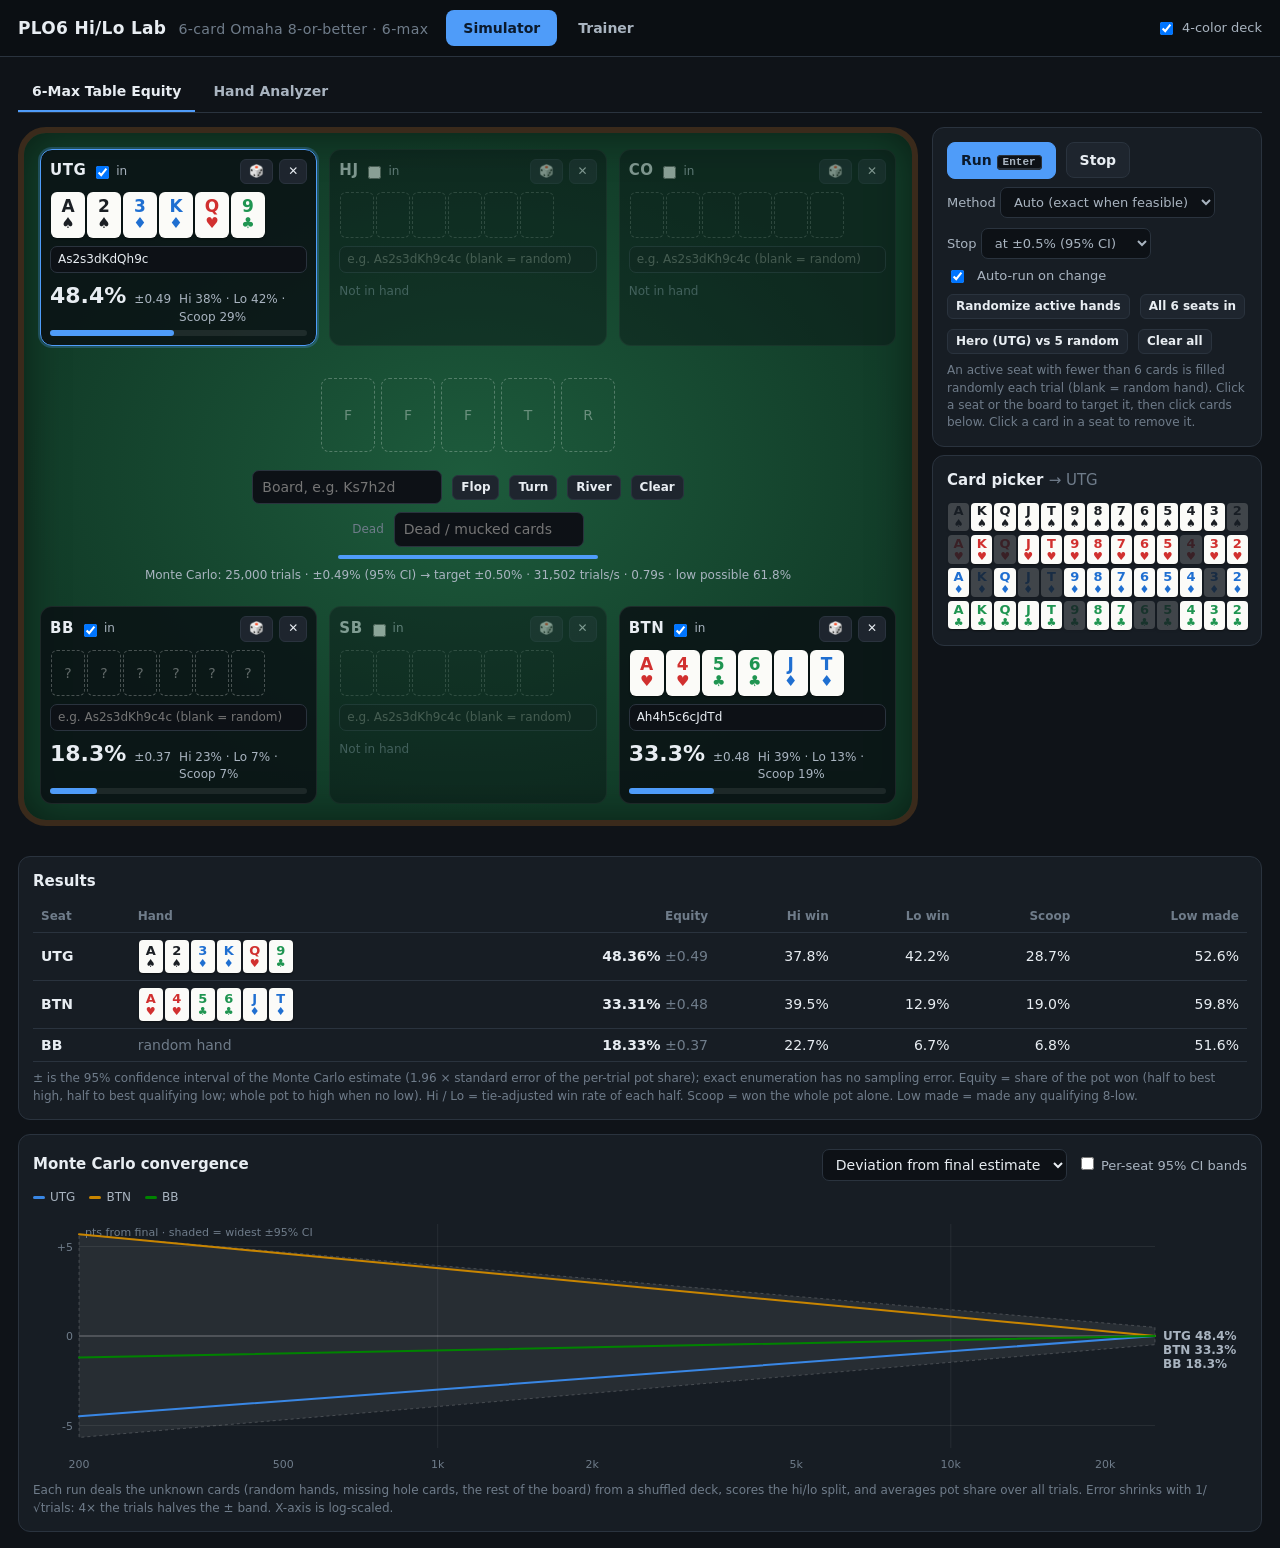
==== docs/index.html @ 75b0df7b "PLO6 Hi/Lo Lab: 6-card Omaha Hi/Lo simulator and trainer Simulator (6-max equity, Monte Carlo / exac" ====
<!DOCTYPE html>
<html lang="en">
<head>
<meta charset="utf-8">
<title>PLO6 Hi/Lo Lab</title>
<meta name="viewport" content="width=device-width,initial-scale=1,viewport-fit=cover">
<meta name="theme-color" content="#0b0f13">
<meta name="apple-mobile-web-app-capable" content="yes">
<meta name="mobile-web-app-capable" content="yes">
<meta name="apple-mobile-web-app-status-bar-style" content="black-translucent">
<meta name="apple-mobile-web-app-title" content="PLO6 Lab">
<meta name="format-detection" content="telephone=no">
<link rel="apple-touch-icon" href="[data-uri]">
<link rel="manifest" href="manifest.webmanifest">
<script>if ('serviceWorker' in navigator && location.protocol === 'https:' && window.top === window) addEventListener('load', () => navigator.serviceWorker.register('sw.js').catch(() => {}));</script>
<style>:root{
  --bg:#0f1318; --panel:#171d24; --panel2:#1e252e; --line:#2a333e; --ink:#e8edf2; --ink2:#a9b4c0; --muted:#6f7c8a;
  --accent:#4f9cf9; --accent-ink:#0b1a2c; --good:#2fb36d; --bad:#e5534b; --warn:#d9a43a;
  --felt1:#1d5b3c; --felt2:#123d29; --hi:#e0b341; --lo:#3cc6c0;
  --s:#1b1f24; --h:#d1302f; --d:#1f6fd1; --c:#1f9551;
}
*{box-sizing:border-box}
html,body{margin:0;background:var(--bg);color:var(--ink);font:14px/1.45 system-ui,-apple-system,Segoe UI,Roboto,sans-serif}
button,select,input{font:inherit;color:inherit}
header{display:flex;align-items:center;gap:18px;padding:10px 18px;background:#0b0f13;border-bottom:1px solid var(--line);position:sticky;top:0;z-index:10;flex-wrap:wrap}
header h1{font-size:17px;margin:0;letter-spacing:.3px}
header h1 small{color:var(--muted);font-weight:500;margin-left:6px}
.tabs{display:flex;gap:4px}
.tab{background:transparent;border:1px solid transparent;padding:7px 16px;border-radius:8px;cursor:pointer;color:var(--ink2);font-weight:600}
.tab:hover{background:var(--panel)}
.tab.on{background:var(--accent);color:var(--accent-ink)}
.subtabs{display:flex;gap:4px;margin:0 0 14px;border-bottom:1px solid var(--line);flex-wrap:wrap}
.subtab{background:none;border:0;border-bottom:2px solid transparent;padding:8px 14px;cursor:pointer;color:var(--ink2);font-weight:600}
.subtab.on{color:var(--ink);border-bottom-color:var(--accent)}
.spacer{flex:1}
.hdr-opt{color:var(--ink2);font-size:13px;display:flex;align-items:center;gap:6px}
main{padding:16px 18px;max-width:1380px;margin:0 auto}
.page{display:none}.page.on{display:block}
.panel{background:var(--panel);border:1px solid var(--line);border-radius:12px;padding:14px}
.row{display:flex;gap:10px;align-items:center;flex-wrap:wrap}
.col{display:flex;flex-direction:column;gap:8px}
.muted{color:var(--muted)} .ink2{color:var(--ink2)}
.btn{background:var(--panel2);border:1px solid var(--line);padding:7px 13px;border-radius:8px;cursor:pointer;font-weight:600;white-space:nowrap}
.btn:hover{border-color:#3d4a58;background:#232c36}
.btn.primary{background:var(--accent);border-color:var(--accent);color:var(--accent-ink)}
.btn.primary:hover{filter:brightness(1.08)}
.btn.sm{padding:3px 8px;font-size:12px;border-radius:6px}
.btn:disabled{opacity:.45;cursor:default}
input[type=text],select{background:#0d1116;border:1px solid var(--line);border-radius:7px;padding:6px 9px;outline:none}
input[type=text]:focus,select:focus{border-color:var(--accent)}
input.err{border-color:var(--bad)}
kbd{background:#0d1116;border:1px solid var(--line);border-bottom-width:2px;border-radius:4px;padding:0 5px;font-size:11px;color:var(--ink2)}
.err-msg{color:var(--bad);font-size:12px;min-height:16px}

/* cards */
.card{display:inline-flex;flex-direction:column;align-items:center;justify-content:center;width:34px;height:46px;border-radius:6px;background:#fbfbf8;
  box-shadow:0 1px 2px rgba(0,0,0,.5);margin:1px;line-height:1;user-select:none;vertical-align:middle;font-weight:800}
.card b{font-size:17px}.card i{font-style:normal;font-size:15px;margin-top:1px}
.card.su-s{color:var(--s)}.card.su-h{color:var(--h)}.card.su-d{color:var(--d)}.card.su-c{color:var(--c)}
body.twocolor .card.su-d{color:var(--h)} body.twocolor .card.su-c{color:var(--s)}
.card.sm{width:24px;height:33px;border-radius:4px}.card.sm b{font-size:13px}.card.sm i{font-size:11px}
.card.lg{width:54px;height:74px;border-radius:8px}.card.lg b{font-size:27px}.card.lg i{font-size:23px}
.card.slot{background:transparent;border:1.5px dashed rgba(255,255,255,.25);box-shadow:none;color:rgba(255,255,255,.35);font-weight:500}
.card.dim{opacity:.35}
.card.click{cursor:pointer}.card.click:hover{outline:2px solid var(--accent)}
.card.used{outline:2px solid var(--hi);outline-offset:1px}

/* sim table */
.table-wrap{position:relative;display:grid;grid-template-columns:repeat(3,minmax(0,1fr));gap:12px;padding:16px;border-radius:28px;
  background:radial-gradient(ellipse at center,var(--felt1) 0%,var(--felt2) 70%);border:6px solid #3a2a1b;box-shadow:inset 0 0 40px rgba(0,0,0,.5)}
.seat{background:rgba(10,14,18,.78);border:1.5px solid rgba(255,255,255,.08);border-radius:12px;padding:9px;cursor:pointer;min-width:0}
.seat.target{border-color:var(--accent);box-shadow:0 0 0 2px rgba(79,156,249,.25)}
.seat.off{opacity:.5}
.seat-head{display:flex;align-items:center;gap:6px;margin-bottom:6px}
.seat-head .pos{font-weight:800;font-size:15px;letter-spacing:.5px}
.seat-head label{font-size:12px;color:var(--ink2);display:flex;gap:4px;align-items:center;cursor:pointer}
.seat-cards{min-height:50px;display:flex;flex-wrap:wrap;align-items:center}
.seat input{width:100%;margin-top:6px;font-size:12px;padding:4px 7px}
.seat-res{margin-top:7px;min-height:44px}
.eqline{display:flex;align-items:baseline;gap:8px}
.eqbig{font-size:22px;font-weight:800;font-variant-numeric:tabular-nums}
.eqsub{font-size:12px;color:var(--ink2);font-variant-numeric:tabular-nums}
.bar{height:6px;background:rgba(255,255,255,.08);border-radius:4px;overflow:hidden;margin-top:4px}
.bar>span{display:block;height:100%;background:var(--accent);border-radius:0 4px 4px 0;transition:width .15s}
.center{grid-column:1/-1;display:flex;flex-direction:column;align-items:center;gap:8px;padding:10px 0}
.board-cards{display:flex;gap:4px;padding:8px 10px;border-radius:12px;cursor:pointer;border:1.5px solid transparent}
.board-cards.target{border-color:var(--accent)}
.center .row input{width:190px}
.progress{width:260px;height:4px;background:rgba(255,255,255,.1);border-radius:3px;overflow:hidden}
.progress>span{display:block;height:100%;background:var(--accent);width:0}
.summary{font-size:12px;color:var(--ink2);text-align:center}
.picker{display:grid;grid-template-columns:repeat(13,auto);gap:2px;justify-content:start}
.picker .card{cursor:pointer}
.picker .card.taken{opacity:.18;cursor:default}
.sim-grid{display:grid;grid-template-columns:minmax(0,1fr) 330px;gap:14px;align-items:start}
@media (max-width:1100px){.sim-grid{grid-template-columns:1fr}}
@media (max-width:760px){.table-wrap{grid-template-columns:1fr}}
table.data{border-collapse:collapse;width:100%;font-variant-numeric:tabular-nums}
table.data th,table.data td{padding:6px 8px;border-bottom:1px solid var(--line);text-align:right;white-space:nowrap}
table.data th{color:var(--muted);font-weight:600;font-size:12px}
table.data td:first-child,table.data th:first-child,table.data td.l,table.data th.l{text-align:left}
h3{margin:0 0 10px;font-size:15px}
.section{margin-top:14px}

/* chart */
.hbar{display:grid;grid-template-columns:110px 1fr 56px;gap:8px;align-items:center;font-size:12px;padding:2px 0}
.hbar .track{height:14px;position:relative}
.hbar .fill{height:100%;background:var(--accent);border-radius:0 4px 4px 0;min-width:1px}
.hbar .v{text-align:right;color:var(--ink2);font-variant-numeric:tabular-nums}
.hbar:hover .fill{filter:brightness(1.2)}
.chips{display:flex;gap:6px;flex-wrap:wrap}
.chip{font-size:12px;padding:2px 8px;border-radius:999px;background:var(--panel2);border:1px solid var(--line);color:var(--ink2)}
.chip.pos{border-color:rgba(47,179,109,.5);color:#8fe0b5}
.chip.neg{border-color:rgba(229,83,75,.5);color:#f2a19c}

/* trainer */
.train-grid{display:grid;grid-template-columns:minmax(0,1fr) 300px;gap:14px;align-items:start}
@media (max-width:1000px){.train-grid{grid-template-columns:1fr}}
.spot-title{font-size:18px;font-weight:700;margin:0 0 4px}
.seatbar{display:flex;gap:6px;margin:10px 0 14px;flex-wrap:wrap}
.sb{padding:6px 10px;border-radius:8px;background:var(--panel2);border:1px solid var(--line);font-size:12px;color:var(--muted);min-width:68px;text-align:center}
.sb b{display:block;color:var(--ink2);font-size:13px}
.sb.hero{border-color:var(--accent);color:var(--ink)}
.sb.hero b{color:var(--accent)}
.sb.act{border-color:var(--warn);color:var(--warn)}
.sb.act b{color:var(--ink)}
.sb.fold{opacity:.45}
.hero-hand{display:flex;gap:6px;margin:8px 0 16px}
.actions{display:flex;gap:10px;flex-wrap:wrap}
.actions .btn{min-width:120px;padding:11px 16px;font-size:15px}
.actions .btn.right{border-color:var(--good);background:rgba(47,179,109,.18)}
.actions .btn.wrong{border-color:var(--bad);background:rgba(229,83,75,.18)}
.actions .btn.mixed{border-color:var(--warn)}
.feedback{margin-top:14px;padding:12px;border-radius:10px;background:var(--panel2);border:1px solid var(--line);display:none}
.feedback.show{display:block}
.verdict{font-size:16px;font-weight:800;margin-bottom:6px;display:flex;align-items:center;gap:8px}
.verdict.ok{color:var(--good)}.verdict.no{color:var(--bad)}.verdict.mix{color:var(--warn)}
.rangebar{position:relative;height:22px;border-radius:6px;overflow:hidden;display:flex;margin:10px 0 4px;font-size:11px;font-weight:700}
.rangebar>div{display:flex;align-items:center;justify-content:center;color:#0d1116;overflow:hidden;white-space:nowrap;border-right:2px solid var(--panel2)}
.rangebar .r-raise{background:#e5534b}.rangebar .r-call{background:#3cc6c0}.rangebar .r-fold{background:#4a5563;color:var(--ink)}
.rangebar .marker{position:absolute;top:-2px;bottom:-2px;width:3px;background:#fff;box-shadow:0 0 0 1px #000;border:0}
.rangeaxis{display:flex;justify-content:space-between;font-size:11px;color:var(--muted)}
.statline{display:flex;gap:16px;flex-wrap:wrap;font-size:13px}
.statline b{font-size:18px;display:block}
.filters label{display:flex;gap:6px;align-items:center;font-size:13px;color:var(--ink2);cursor:pointer;padding:2px 0}
.filters h4{margin:10px 0 4px;font-size:12px;color:var(--muted);text-transform:uppercase;letter-spacing:.6px}
.handrow{display:flex;align-items:center;gap:10px;padding:8px 10px;border-radius:10px;background:var(--panel2);border:1px solid var(--line);margin-bottom:8px;flex-wrap:wrap}
.handrow.hero{border-color:var(--accent)}
.handrow .who{width:64px;font-weight:800}
.handrow .res{margin-left:auto;font-size:12px;color:var(--ink2);text-align:right}
.toggle{border:1.5px solid var(--line);background:transparent;border-radius:7px;padding:5px 12px;font-weight:800;cursor:pointer;color:var(--ink2)}
.toggle.hi.on{background:var(--hi);border-color:var(--hi);color:#1b1404}
.toggle.lo.on{background:var(--lo);border-color:var(--lo);color:#03201f}
.badge{font-size:11px;font-weight:800;padding:2px 7px;border-radius:5px}
.badge.hi{background:var(--hi);color:#1b1404}.badge.lo{background:var(--lo);color:#03201f}
.badge.ok{background:var(--good);color:#04170c}.badge.no{background:var(--bad);color:#200605}
.slider-row{display:flex;align-items:center;gap:12px;margin:14px 0}
.slider-row input[type=range]{flex:1;accent-color:var(--accent)}
.guessval{font-size:26px;font-weight:800;width:90px;text-align:right;font-variant-numeric:tabular-nums}
.conv{position:relative}
.conv svg{display:block;width:100%;overflow:visible}
.conv .grid line{stroke:rgba(255,255,255,.07)}
.conv text{fill:var(--muted);font-size:11px;font-variant-numeric:tabular-nums}
.conv .dlabel{font-size:12px;font-weight:700;fill:var(--ink2)}
.conv .xh{stroke:rgba(255,255,255,.35);stroke-width:1}
.tip{position:absolute;pointer-events:none;background:#0b0f13;border:1px solid var(--line);border-radius:8px;padding:7px 9px;font-size:12px;min-width:150px;display:none;z-index:5;box-shadow:0 4px 14px rgba(0,0,0,.5)}
.tip .r{display:flex;align-items:center;gap:6px;font-variant-numeric:tabular-nums}
.tip .r span:last-child{margin-left:auto;color:var(--ink)}
.legend{display:flex;gap:14px;flex-wrap:wrap;margin:8px 0;font-size:12px;color:var(--ink2)}
.sw{display:inline-block;width:12px;height:3px;border-radius:2px;vertical-align:middle;margin-right:5px}
.model-status{font-size:12px;color:var(--warn)}
.statcards{display:grid;grid-template-columns:repeat(auto-fit,minmax(220px,1fr));gap:12px}
.big{font-size:28px;font-weight:800}
.note{font-size:12px;color:var(--muted);margin-top:8px}

/* settings */
details.panel>summary{cursor:pointer;font-weight:700;font-size:15px;list-style:none;display:flex;align-items:center;gap:6px}
details.panel>summary::before{content:'▸';color:var(--muted);transition:transform .15s}
details.panel[open]>summary::before{transform:rotate(90deg)}
details.panel>summary::-webkit-details-marker{display:none}
label.cfg{display:flex;justify-content:space-between;align-items:center;gap:8px}
label.cfg input{width:74px;background:#0d1116;border:1px solid var(--line);border-radius:6px;padding:3px 6px;text-align:right}
.actions .btn.chosen{box-shadow:inset 0 0 0 2px rgba(255,255,255,.35)}

/* flow chart */
.flow{display:flex;flex-direction:column;align-items:center;font-size:12px}
.fnode{border:1.5px solid var(--line);background:var(--panel2);border-radius:8px;padding:6px 10px;text-align:center;color:var(--ink2);max-width:100%}
.fnode b{color:var(--ink);font-size:13px}
.fnode.start{border-radius:999px;font-weight:700;color:var(--ink)}
.fnode.dec{border-style:solid;border-color:#5b6878;border-radius:4px;transform:none;background:repeating-linear-gradient(135deg,transparent 0 6px,rgba(255,255,255,.025) 6px 12px)}
.fnode.on{border-color:var(--accent);color:var(--ink)}
.fnode.out{font-weight:800;min-width:74px;color:var(--ink)}
.fnode.out.o-raise{border-color:rgba(229,83,75,.6)}
.fnode.out.o-call{border-color:rgba(60,198,192,.6)}
.fnode.out.o-fold{border-color:#5b6878}
.fnode.out.hit{box-shadow:0 0 0 3px rgba(79,156,249,.35);border-color:var(--accent);background:rgba(79,156,249,.15)}
.fnode small{font-weight:600;color:var(--ink2)}
.farrow{width:2px;height:16px;background:var(--line);position:relative;margin:2px 0 6px}
.farrow::after{content:'';position:absolute;left:-4px;bottom:-5px;border:5px solid transparent;border-top-color:var(--line);border-bottom:0}
.farrow.on{background:var(--accent)}.farrow.on::after{border-top-color:var(--accent)}
.farrow span{position:absolute;left:8px;top:0;font-size:11px;color:var(--muted)}
.frow{display:flex;align-items:center;gap:6px;justify-content:center}
.fyes{font-size:11px;color:var(--muted);white-space:nowrap}
.fyes.on{color:var(--accent);font-weight:700}
.fouts{display:flex;gap:6px;flex-wrap:wrap;justify-content:center}

/* EV decision tree */
ul.tree,ul.tree ul{list-style:none;margin:0;padding:0}
ul.tree ul{margin-left:14px;padding-left:16px;border-left:1.5px solid var(--line)}
ul.tree li{position:relative;padding:4px 0}
ul.tree ul>li::before{content:'';position:absolute;left:-16px;top:18px;width:14px;border-top:1.5px solid var(--line)}
.tn{display:inline-flex;flex-wrap:wrap;align-items:center;gap:8px;padding:5px 10px;border-radius:8px;background:var(--panel2);border:1px solid var(--line);font-size:13px;max-width:100%}
.tn.dec{border-color:#5b6878}
.tn.best{border-color:var(--accent);background:rgba(79,156,249,.10)}
.tn .tp{font-size:11px;font-weight:700;color:var(--ink2);background:#0d1116;border-radius:5px;padding:1px 6px;font-variant-numeric:tabular-nums}
.tn .tl{font-weight:700}
.tn .tev{font-weight:800;font-variant-numeric:tabular-nums}
.tn .tev.pos{color:#7fd9a6}.tn .tev.neg{color:#f2a19c}
.tn .tbest{font-size:10px;font-weight:800;text-transform:uppercase;letter-spacing:.5px;color:var(--accent)}
.tn .td{flex-basis:100%;font-size:11px;color:var(--muted)}

/* ================= poker table (trainer) ================= */
.ptable-wrap{border-radius:18px;overflow:hidden;background:radial-gradient(ellipse at 50% 30%,#1b2430 0%,#0c1015 75%);border:1px solid #232c37;box-shadow:0 18px 50px rgba(0,0,0,.45)}
.ptable{position:relative;height:620px;min-width:760px}
.pinfo-top{position:absolute;left:16px;top:12px;font-size:11px;letter-spacing:.4px;color:#6f7c8a;text-transform:uppercase;z-index:1}
.rail{position:absolute;left:12%;right:12%;top:15%;bottom:17%;border-radius:999px;padding:16px;
  background:linear-gradient(180deg,#3a3f48 0%,#1b1f25 55%,#121519 100%);
  box-shadow:0 22px 45px rgba(0,0,0,.65),inset 0 2px 0 rgba(255,255,255,.08),inset 0 -3px 8px rgba(0,0,0,.6)}
.felt{position:relative;width:100%;height:100%;border-radius:999px;
  background:radial-gradient(ellipse at 50% 38%,#2f8a63 0%,#226b4c 45%,#174c37 78%,#113a2a 100%);
  box-shadow:inset 0 0 0 3px rgba(0,0,0,.35),inset 0 0 70px rgba(0,0,0,.55)}
.felt::after{content:'';position:absolute;inset:26px;border-radius:999px;border:2px solid rgba(255,255,255,.06)}
.felt-logo{position:absolute;left:0;right:0;top:68%;text-align:center;font-weight:900;letter-spacing:6px;font-size:15px;color:rgba(255,255,255,.07)}
.pcenter{position:absolute;left:50%;top:44%;transform:translate(-50%,-50%);display:flex;flex-direction:column;align-items:center;gap:8px;z-index:2;pointer-events:none}
.ppot{background:rgba(0,0,0,.45);border:1px solid rgba(255,255,255,.1);color:#d7dee6;font-size:12px;padding:4px 12px;border-radius:999px;white-space:nowrap}
.ppot b{color:#fff}
.pboard{display:flex;gap:5px;min-height:10px}
.poverlay{display:flex;flex-direction:column;align-items:center;gap:4px}
.verdict-pill{font-weight:800;font-size:16px;padding:7px 18px;border-radius:999px;box-shadow:0 8px 22px rgba(0,0,0,.5);white-space:nowrap}
.verdict-pill.ok{background:#1f9d5c;color:#fff}.verdict-pill.mix{background:#c99a2e;color:#1b1404}.verdict-pill.no{background:#d0463e;color:#fff}
.overlay-sub{font-size:12px;color:#d7dee6;background:rgba(0,0,0,.4);padding:2px 10px;border-radius:999px;white-space:nowrap}
.pseat{position:absolute;transform:translate(-50%,-50%);z-index:3}
.pcards{position:absolute;left:50%;bottom:calc(100% - 12px);transform:translateX(-50%);display:flex;justify-content:center;z-index:0;white-space:nowrap}
.pbelow{position:absolute;left:50%;top:100%;transform:translateX(-50%);display:flex;flex-direction:column;align-items:center;z-index:2}
.pcards .card.sm{margin:0 -3px;box-shadow:0 2px 6px rgba(0,0,0,.5)}
.pcards.hero{bottom:calc(100% - 10px)}
.pcards.hero .card{margin:0 1px}
.card.md{width:42px;height:58px;border-radius:6px}.card.md b{font-size:21px}.card.md i{font-size:17px}
.card.back{background:repeating-linear-gradient(45deg,#2b5fb8 0 4px,#234f9c 4px 8px);border:2px solid #f3f3ee;margin:0 -7px!important}
.plate{position:relative;z-index:1;display:flex;align-items:center;gap:8px;min-width:150px;padding:5px 14px 5px 5px;border-radius:999px;
  background:linear-gradient(180deg,#232a34,#12161c);border:1px solid rgba(255,255,255,.1);box-shadow:0 8px 20px rgba(0,0,0,.55)}
.pav{position:relative;width:38px;height:38px;border-radius:50%;flex:none;display:grid;place-items:center;font-size:10px;font-weight:900;color:#fff;letter-spacing:.3px;
  background:radial-gradient(circle at 35% 30%,color-mix(in srgb,var(--av) 85%,#fff) 0%,var(--av) 55%,color-mix(in srgb,var(--av) 60%,#000) 100%);box-shadow:inset 0 0 0 2px rgba(0,0,0,.25)}
.pnum{position:absolute;left:-6px;top:-6px;width:18px;height:18px;border-radius:50%;background:#e8edf2;color:#0f1318;font-size:11px;display:grid;place-items:center}
.pname{font-weight:700;font-size:13px;color:#e8edf2;white-space:nowrap}
.pstack{font-size:12px;color:#7fd9a6;font-variant-numeric:tabular-nums}
.ptag{margin-top:5px;font-size:10px;font-weight:800;text-transform:uppercase;letter-spacing:.5px;padding:2px 9px;border-radius:999px;background:#2a323d;color:#c9d1da;white-space:nowrap}
.ptag.raise{background:#b8443c;color:#fff}.ptag.call{background:#2a8f8a;color:#fff}.ptag.fold{background:#3a424d;color:#9aa5b1}
.punder{margin-top:5px}
.st-folded .plate,.st-empty .plate{opacity:.42;filter:saturate(.4)}
.st-empty .plate{border-style:dashed}
.st-acting .plate{border-color:#4f9cf9;box-shadow:0 0 0 3px rgba(79,156,249,.35),0 8px 20px rgba(0,0,0,.55);animation:pulse 1.6s ease-in-out infinite}
.st-hero .plate{border-color:#4f9cf9}
@keyframes pulse{50%{box-shadow:0 0 0 6px rgba(79,156,249,.12),0 8px 20px rgba(0,0,0,.55)}}
.win-hi .plate{border-color:var(--hi);box-shadow:0 0 0 3px rgba(224,179,65,.4),0 8px 20px rgba(0,0,0,.55)}
.win-lo .plate{border-color:var(--lo);box-shadow:0 0 0 3px rgba(60,198,192,.4),0 8px 20px rgba(0,0,0,.55)}
.win-hi.win-lo .plate{box-shadow:0 0 0 3px rgba(224,179,65,.45),0 0 0 6px rgba(60,198,192,.35),0 8px 20px rgba(0,0,0,.55)}
.pbet{position:absolute;transform:translate(-50%,-50%);display:flex;align-items:center;gap:5px;z-index:2;font-size:12px;font-weight:700;color:#fff;
  background:rgba(0,0,0,.35);padding:2px 8px 2px 4px;border-radius:999px;font-variant-numeric:tabular-nums}
.chips-stack{position:relative;width:18px;height:22px}
.pchip{position:absolute;left:0;width:18px;height:18px;border-radius:50%;border:3px dashed rgba(255,255,255,.85);box-shadow:0 1px 2px rgba(0,0,0,.6)}
.pchip.c-w{background:#cfd6de;border-color:#5a6b7d}.pchip.c-r{background:#c8423a}.pchip.c-g{background:#2f9b5f}.pchip.c-k{background:#1d2229;border-color:#d9b44a}
.pdealer{position:absolute;transform:translate(-50%,-50%);width:24px;height:24px;border-radius:50%;background:#f6f6f2;color:#111;font-weight:900;font-size:12px;
  display:grid;place-items:center;box-shadow:0 2px 6px rgba(0,0,0,.6),inset 0 -2px 0 rgba(0,0,0,.15);z-index:2}
.eqbadge{background:rgba(0,0,0,.55);border:1px solid rgba(255,255,255,.12);border-radius:10px;padding:3px 9px;text-align:center;line-height:1.25}
.eqbadge b{font-size:16px;color:#fff;display:block}.eqbadge span{font-size:10.5px;color:#aab6c2;white-space:nowrap}
.eqbadge.hero{border-color:#4f9cf9}
.sdtoggles{display:flex;gap:5px}
.sdtoggles .toggle{padding:3px 12px;font-size:12px;background:rgba(0,0,0,.45)}
.sdres{background:rgba(0,0,0,.55);border:1px solid rgba(255,255,255,.12);border-radius:10px;padding:3px 9px;font-size:11px;color:#d7dee6;text-align:center;line-height:1.5;white-space:nowrap}
.pactionbar{display:flex;align-items:center;justify-content:space-between;gap:16px;padding:12px 16px;background:linear-gradient(180deg,#141a21,#0e1217);border-top:1px solid #232c37;flex-wrap:wrap}
.pprompt .spot-title{margin:0;font-size:16px}
.pprompt .muted{font-size:12px}
.pact-row{display:flex;gap:8px;align-items:center;flex-wrap:wrap}
.pact{position:relative;border:0;border-radius:10px;padding:12px 20px 12px;min-width:118px;font-weight:800;font-size:15px;cursor:pointer;color:#fff;
  box-shadow:0 4px 0 rgba(0,0,0,.35),0 8px 18px rgba(0,0,0,.35);transition:transform .05s,filter .1s}
.pact:hover:not(:disabled){filter:brightness(1.1)}
.pact:active:not(:disabled){transform:translateY(2px);box-shadow:0 2px 0 rgba(0,0,0,.35)}
.pact kbd{position:absolute;right:6px;top:4px;font-size:9px;padding:0 4px;background:rgba(0,0,0,.25);border-color:rgba(0,0,0,.2);color:rgba(255,255,255,.75)}
.pact.a-fold{background:linear-gradient(180deg,#5b6572,#434b56)}
.pact.a-call{background:linear-gradient(180deg,#2fa59e,#1f7f79)}
.pact.a-raise{background:linear-gradient(180deg,#de5a4e,#b33d33)}
.pact.a-next{background:linear-gradient(180deg,#4f9cf9,#2f78d6)}
.pact.a-fold.on{outline:3px solid var(--lo)}
.pact:disabled{cursor:default;opacity:.55}
.pact.right,.pact.mixed,.pact.chosen,.pact.wrong,.pact.pending{opacity:1}
.pact.right{outline:3px solid #2fd17a;outline-offset:2px}
.pact.mixed{outline:3px solid #e0b341;outline-offset:2px}
.pact.wrong{outline:3px solid #ff5b52;outline-offset:2px}
.pact.wrong::after,.pact.chosen::after{content:'your pick';position:absolute;left:50%;top:-15px;transform:translateX(-50%);font-size:10px;font-weight:700;color:#aab6c2;white-space:nowrap}
.pact.pending{outline:3px solid rgba(255,255,255,.5);outline-offset:2px}
.eqbar input[type=range]{width:240px;accent-color:#4f9cf9}
.eqbar .guessval{width:72px;font-size:22px}
.feedback.panel{display:none}.feedback.panel.show{display:block}
@media (max-width:1100px){.ptable{height:560px}}

/* bigger cards + hand play */
.card.xl{width:66px;height:92px;border-radius:9px}.card.xl b{font-size:34px}.card.xl i{font-size:28px}
.pcards.hero .card.xl{margin:0 2px;box-shadow:0 4px 12px rgba(0,0,0,.55)}
.pcards:not(.hero) .card.md{margin:0 -9px;justify-content:flex-start;align-items:flex-start;padding:4px 0 0 5px;box-shadow:-2px 2px 6px rgba(0,0,0,.45)}
.pcards:not(.hero) .card.md b{font-size:18px}.pcards:not(.hero) .card.md i{font-size:15px;margin-top:2px}
.card.md.back{margin:0 -14px!important;padding:0}
.pboard .card.xl{box-shadow:0 6px 16px rgba(0,0,0,.5)}
.ptable{height:760px}
.pcenter{top:45%}
.won{color:#7fd9a6;font-size:13px}
.coachrow{display:flex;gap:10px;align-items:flex-start;font-size:13px}
.coachrow .muted{font-size:12px}
.handlog{max-height:230px;overflow:auto;font-size:12.5px;line-height:1.7;color:var(--ink2)}
.handlog b{color:var(--ink)}
.ct{font-weight:800;background:#fbfbf8;border-radius:3px;padding:0 3px;margin:0 1px}
.ct.su-s{color:var(--s)}.ct.su-h{color:var(--h)}.ct.su-d{color:var(--d)}.ct.su-c{color:var(--c)}
body.twocolor .ct.su-d{color:var(--h)} body.twocolor .ct.su-c{color:var(--s)}
.ptag.check{background:#2a4f6e;color:#d7e9fa}
@media (max-width:1100px){.ptable{height:700px}}

/* smaller, tighter cards */
.card.xl{width:56px;height:78px;border-radius:8px}.card.xl b{font-size:28px}.card.xl i{font-size:23px}
.pcards.hero .card.xl{margin:0 -2px}
.pboard{gap:3px}
.pcards:not(.hero) .card.md{margin:0 -10px}
.ptable{height:720px}
@media (max-width:1100px){.ptable{height:680px}}
.card.dim{opacity:.55;filter:grayscale(.35)}
/* review / replay */
.rgroup{display:flex;gap:4px;align-items:center}
.rbtn{background:#1d2530;border:1px solid #2e3a48;color:#d7dee6;border-radius:8px;padding:9px 12px;font-weight:700;font-size:13px;cursor:pointer;white-space:nowrap}
.rbtn:hover:not(:disabled){background:#263140;border-color:#3d4c5e}
.rbtn:disabled{opacity:.35;cursor:default}
.rbtn.play{background:#24364d;border-color:#4f9cf9;color:#fff}
.rchk{display:flex;gap:5px;align-items:center;font-size:12px;color:var(--ink2);margin-left:6px;white-space:nowrap}
.handlog .cur{background:rgba(79,156,249,.18);border-radius:4px;color:var(--ink);padding-left:4px}
.handlog .future{opacity:.35}

.pbadge{font-size:9.5px;font-weight:800;text-transform:uppercase;letter-spacing:.4px;padding:1px 6px;border-radius:999px;vertical-align:1px;margin-left:3px}
.pbadge.b-nit{background:#2c4a6b;color:#cfe4ff}.pbadge.b-reg{background:#3a424d;color:#d7dee6}.pbadge.b-maniac{background:#7a2f2a;color:#ffd9d4}

/* compact cards (v3) */
.card.xl{width:46px;height:64px;border-radius:7px}.card.xl b{font-size:23px}.card.xl i{font-size:19px}
.pcards.hero .card.xl{margin:0 -2px}
.pcards.hero{bottom:calc(100% - 8px)}
.pboard{gap:2px}
.pcards:not(.hero) .card.md{width:34px;height:47px;margin:0 -8px;padding:3px 0 0 4px}
.pcards:not(.hero) .card.md b{font-size:15px}.pcards:not(.hero) .card.md i{font-size:12px}
.card.md.back{width:30px;height:42px;margin:0 -11px!important}
.ptable{height:640px}
@media (max-width:1100px){.ptable{height:600px}}

/* call math box */
.callmath{position:absolute;left:14px;bottom:12px;z-index:6;width:300px;background:rgba(10,14,18,.94);border:1px solid #2e3a48;border-radius:12px;padding:10px 12px;font-size:12px;box-shadow:0 10px 26px rgba(0,0,0,.55)}
.callmath .cm-h{font-weight:800;font-size:11px;text-transform:uppercase;letter-spacing:.6px;color:var(--warn);margin-bottom:4px}
.callmath .cm-line{margin-bottom:6px;color:var(--ink)}
.callmath table{width:100%;border-collapse:collapse;font-variant-numeric:tabular-nums}
.callmath td{padding:2px 4px;border-bottom:1px solid #1f2731;color:var(--ink2)}
.callmath td:nth-child(2),.callmath td:nth-child(3),.callmath td:nth-child(4){text-align:right}
.callmath tr.q td{color:#ffd28a;font-weight:700}
.callmath .pos{color:#7fd9a6}.callmath .neg{color:#f2a19c}
.callmath .cm-q{margin-top:6px;color:#ffd28a}
.callmath .cm-ev{margin-top:6px;font-size:13px}
.callmath .cm-f{margin-top:4px;color:var(--muted);font-size:11px}

/* fit the table and action bar into short windows (the desktop app's minimum is 1180×760) */
@media (max-height:900px){.ptable{height:max(440px, calc(100vh - 262px))}}
@media (max-width:1300px){.callmath{width:252px;font-size:11px;padding:8px 10px}.callmath .cm-h{font-size:10px}}
/* narrow windows: card picker shrinks to fit its panel; wide tables scroll inside their panel instead of overflowing */
.picker{grid-template-columns:repeat(13,minmax(0,1fr))}
.picker .card{width:100%;max-width:34px;height:auto;aspect-ratio:34/46}
@media (max-width:1300px){.picker .card b{font-size:13px}.picker .card i{font-size:11px}}
#anTable{display:block;overflow-x:auto}
@media (max-width:1300px){#anTable th,#anTable td{padding-left:5px;padding-right:5px;font-size:12px}}
.callmath tr.cm-th th{font-size:10px;font-weight:700;text-transform:uppercase;letter-spacing:.4px;color:var(--ink3,#7d8896);padding:0 4px 2px;text-align:right;border-bottom:1px solid #2e3a48}
.callmath tr.cm-th th:first-child{text-align:left}
.callmath td:first-child{white-space:nowrap}

/* ================= phones (iPhone portrait) ================= */
html{-webkit-text-size-adjust:100%}
button,.card,.pact,.tab,.subtab{touch-action:manipulation}
@media (hover:none){kbd,.pact kbd{display:none!important}}
@media (max-width:640px){
  body{font-size:14px}
  header{gap:8px;padding:calc(6px + env(safe-area-inset-top)) 10px 6px;flex-wrap:nowrap}
  header h1{font-size:15px;white-space:nowrap}
  header h1 small{display:none}
  .tab{padding:7px 12px;font-size:14px}
  .hdr-opt{display:none}
  header .spacer{display:none}
  main{padding-block:8px calc(12px + env(safe-area-inset-bottom));padding-left:max(16px,env(safe-area-inset-left,0px));padding-right:max(16px,env(safe-area-inset-right,0px))}
  .subtabs{flex-wrap:nowrap;overflow-x:auto;-webkit-overflow-scrolling:touch;scrollbar-width:none;margin-bottom:8px}
  .subtabs::-webkit-scrollbar{display:none}
  .subtab{padding:8px 10px;white-space:nowrap;font-size:13px}
  .panel{padding:12px}
  /* table */
  .ptable-wrap{border-radius:14px;overflow:visible!important}
  .ptable{min-width:0!important;height:clamp(360px,calc(100svh - 250px),540px)!important;overflow:hidden;border-radius:14px 14px 0 0}
  .pinfo-top{font-size:9px!important}
  .rail{left:9%;right:9%;top:9%;bottom:12%;padding:10px}
  .pcenter{top:46%!important;gap:5px}
  .ppot{font-size:11px;padding:3px 10px}
  .card.xl{width:38px;height:53px;border-radius:6px}.card.xl b{font-size:19px}.card.xl i{font-size:16px}
  .pboard{gap:2px}
  .pcards.hero .card.xl{width:44px;height:61px;margin:0 -1px}.pcards.hero .card.xl b{font-size:22px}.pcards.hero .card.xl i{font-size:18px}
  .pcards:not(.hero) .card.md{width:24px!important;height:34px!important;margin:0 -6px!important;padding:2px 0 0 2px!important}
  .pcards:not(.hero) .card.md b{font-size:11px!important}.pcards:not(.hero) .card.md i{font-size:9px!important}
  .card.md.back{width:20px!important;height:29px!important;margin:0 -7px!important}
  .plate{min-width:0;gap:5px;padding:3px 8px 3px 3px}
  .pav{width:26px;height:26px;font-size:8px}
  .pname{font-size:11px}.pstack{font-size:10.5px}
  .pbadge{font-size:8px;padding:0 4px}
  .ptag{font-size:9px;padding:1px 6px;margin-top:3px}
  .punder,.sdres{font-size:10px!important;max-width:120px;white-space:normal}
  .pbet{font-size:11px}
  .pdealer{width:20px;height:20px;font-size:10px}
  .verdict-pill{font-size:13px!important;padding:5px 12px!important}
  .overlay-sub{font-size:11px!important}
  /* action bar sticks to the bottom of the screen, within thumb reach */
  .pactionbar{position:sticky;bottom:0;z-index:20;flex-direction:column;align-items:stretch;gap:8px;padding:8px 8px calc(8px + env(safe-area-inset-bottom));border-radius:0 0 14px 14px}
  .pprompt{font-size:12px}.pprompt .spot-title{font-size:15px}
  .pbuttons,.pact-row{display:grid!important;grid-template-columns:repeat(auto-fit,minmax(84px,1fr));gap:6px;width:100%}
  .pact{min-width:0;padding:13px 6px;font-size:14px;min-height:48px}
  .rgroup{flex-wrap:wrap}
  .rbtn{padding:10px 10px}
  /* call math under the action bar */
  .pextra .callmath{position:static;width:auto;margin:8px 0 0;font-size:12px}
  /* panels stack */
  .train-grid,.sim-grid{grid-template-columns:minmax(0,1fr)!important}
  .handlog{max-height:none}
  table.data{font-size:12px}
  .table-wrap{grid-template-columns:1fr!important;padding:10px;gap:8px}
  /* simulator: seats not in the hand collapse to one line; inputs at 16px so iOS Safari doesn't zoom on focus */
  .seat.off .seat-cards,.seat.off input,.seat.off .seat-res{display:none}
  .seat.off .seat-head{margin-bottom:0}
  .seat .card{width:30px;height:42px}.seat .card b{font-size:15px}.seat .card i{font-size:12px}
  .seat-res{min-height:0}
  input,select,textarea,.seat input{font-size:16px!important}
  .picker .card{max-width:none}
  table.data{display:block;overflow-x:auto;-webkit-overflow-scrolling:touch;max-width:100%}
  select{max-width:100%}
  svg{max-width:100%}
}
@media (max-width:360px){
  .pboard .card.xl{width:32px;height:45px}.pboard .card.xl b{font-size:16px}.pboard .card.xl i{font-size:13px}
  .pcards.hero .card.xl{width:40px;height:56px}
  .plate{padding:2px 6px 2px 2px}.pav{width:22px;height:22px}
}
</style>
</head>
<body>
<header>
  <h1>PLO6 Hi/Lo Lab <small>6-card Omaha 8-or-better · 6-max</small></h1>
  <nav class="tabs">
    <button class="tab on" data-tab="sim">Simulator</button>
    <button class="tab" data-tab="train">Trainer</button>
  </nav>
  <div class="spacer"></div>
    <label class="hdr-opt"><input type="checkbox" id="fourColor" checked> 4-color deck</label>
</header>
<main>
<!-- ================= SIMULATOR ================= -->
<section class="page on" id="page-sim">
  <div class="subtabs">
    <button class="subtab on" data-sub="sim-table">6-Max Table Equity</button>
    <button class="subtab" data-sub="sim-analyzer">Hand Analyzer</button>
  </div>

  <div class="page on" id="sim-table">
    <div class="sim-grid">
      <div>
        <div class="table-wrap" id="tableWrap">
          <div id="seat-0"></div><div id="seat-1"></div><div id="seat-2"></div>
          <div class="center">
            <div class="board-cards" id="boardCards" title="Click to target the board, then pick cards"></div>
            <div class="row">
              <input type="text" id="boardInput" placeholder="Board, e.g. Ks7h2d">
              <button class="btn sm" id="dealFlop">Flop</button>
              <button class="btn sm" id="dealTurn">Turn</button>
              <button class="btn sm" id="dealRiver">River</button>
              <button class="btn sm" id="clearBoard">Clear</button>
            </div>
            <div class="row"><span class="muted" style="font-size:12px">Dead</span><input type="text" id="deadInput" placeholder="Dead / mucked cards"></div>
            <div class="progress"><span id="simProg"></span></div>
            <div class="summary" id="simSummary">&nbsp;</div>
          </div>
          <div id="seat-5"></div><div id="seat-4"></div><div id="seat-3"></div>
        </div>
        <div class="err-msg" id="simErr"></div>
      </div>
      <div class="col">
        <div class="panel col">
          <div class="row">
            <button class="btn primary" id="runSim">Run <kbd>Enter</kbd></button>
            <button class="btn" id="stopSim">Stop</button>
          </div>
          <div class="row">
            <label class="ink2" style="font-size:13px">Method
              <select id="simMode" title="How equity is computed">
                <option value="auto" selected>Auto (exact when feasible)</option>
                <option value="mc">Monte Carlo</option>
                <option value="exact">Exact enumeration</option>
              </select></label>
            <label class="ink2" style="font-size:13px">Stop
              <select id="simTrials" title="Monte Carlo stopping rule">
                <option value="10000">10k trials</option><option value="30000">30k trials</option>
                <option value="100000">100k trials</option><option value="300000">300k trials</option><option value="1000000">1M trials</option>
                <option value="ci:0.005" selected>at ±0.5% (95% CI)</option><option value="ci:0.0025">at ±0.25% (95% CI)</option><option value="ci:0.001">at ±0.1% (95% CI)</option>
              </select></label>
          </div>
          <label class="row ink2" style="font-size:13px"><input type="checkbox" id="autoRun" checked> Auto-run on change</label>
          <div class="row">
            <button class="btn sm" id="randAll">Randomize active hands</button>
            <button class="btn sm" id="allIn">All 6 seats in</button>
            <button class="btn sm" id="heroVsField">Hero (UTG) vs 5 random</button>
            <button class="btn sm" id="clearAll">Clear all</button>
          </div>
          <div class="note" style="margin-top:0">An active seat with fewer than 6 cards is filled randomly each trial (blank = random hand).
            Click a seat or the board to target it, then click cards below. Click a card in a seat to remove it.</div>
        </div>
        <div class="panel">
          <h3>Card picker <span class="muted" id="pickTarget" style="font-weight:500"></span></h3>
          <div class="picker" id="picker"></div>
        </div>
      </div>
    </div>
    <div class="panel section">
      <h3>Results</h3>
      <table class="data" id="simTable"></table>
      <div class="note">± is the 95% confidence interval of the Monte Carlo estimate (1.96 × standard error of the per-trial pot share); exact enumeration has no sampling error.
        Equity = share of the pot won (half to best high, half to best qualifying low; whole pot to high when no low). Hi / Lo = tie-adjusted win rate of each half. Scoop = won the whole pot alone. Low made = made any qualifying 8-low.</div>
    </div>

    <div class="panel section">
      <div class="row" style="justify-content:space-between"><h3 style="margin:0">Monte Carlo convergence</h3>
        <div class="row"><select id="convView"><option value="dev" selected>Deviation from final estimate</option><option value="eq">Running equity</option></select>
        <label class="ink2" style="font-size:13px"><input type="checkbox" id="convBands"> Per-seat 95% CI bands</label></div></div>
      <div class="legend" id="convLegend"></div>
      <div class="conv" id="convChart"><div class="muted" style="padding:20px 0">Run a Monte Carlo simulation to see each seat's equity estimate converge as trials accumulate.</div></div>
      <div class="note">Each run deals the unknown cards (random hands, missing hole cards, the rest of the board) from a shuffled deck, scores the hi/lo split, and averages pot share over all trials. Error shrinks with 1/√trials: 4× the trials halves the ± band. X-axis is log-scaled.</div>
    </div>
  </div>

  <div class="page" id="sim-analyzer">
    <div class="panel">
      <div class="row">
        <input type="text" id="anHand" style="width:240px" placeholder="Hero hand, e.g. As2s3dKdQh9c" value="As2s3dKdQh9c">
        <input type="text" id="anBoard" style="width:160px" placeholder="Board (optional)">
        <select id="anTrials"><option value="8000">8k / row</option><option value="25000" selected>25k / row</option><option value="80000">80k / row</option></select>
        <button class="btn primary" id="anRun">Analyze</button>
        <button class="btn" id="anRand">Random hand</button>
        <span class="err-msg" id="anErr"></span>
      </div>
      <div id="anHandView" class="hero-hand"></div>
    </div>
    <div class="sim-grid section" style="grid-template-columns:minmax(0,1fr) minmax(0,1fr)">
      <div class="panel">
        <h3>Equity vs N random opponents (6-max field)</h3>
        <table class="data" id="anTable"></table>
        <div class="note">Fair share = 1 / players. A ratio above 1.00× means the hand out-earns its share of the pot against random holdings.</div>
      </div>
      <div class="panel">
        <h3>Hero's final high hand (by river)</h3>
        <div id="anCats"></div>
        <div class="statline section" id="anLow"></div>
      </div>
    </div>
    <div class="sim-grid section" style="grid-template-columns:minmax(0,1fr) minmax(0,1fr)">
      <div class="panel"><h3>Preflop strategy verdict (trainer model)</h3><div id="anVerdict" class="muted">Run an analysis.</div></div>
      <div class="panel"><h3>Hand features</h3><div id="anFeat" class="chips"></div></div>
    </div>
  </div>
</section>

<!-- ================= TRAINER ================= -->
<section class="page" id="page-train">
  <div class="subtabs">
    <button class="subtab on" data-sub="tr-pre">Preflop Ranges</button>
    <button class="subtab" data-sub="tr-eq">Equity Guess</button>
    <button class="subtab" data-sub="tr-sd">Showdown Reader</button>
    <button class="subtab" data-sub="tr-stats">Stats &amp; Charts</button>
  </div>

  <div class="page on" id="tr-pre">
    <div class="train-grid">
      <div class="col" style="gap:14px">
        <div class="ptable-wrap" id="preTable"></div>
        <div class="sim-grid" style="grid-template-columns:minmax(0,1.4fr) minmax(0,1fr);gap:14px">
          <div class="panel"><h3>Coach · this hand</h3><div id="preCoach" class="col" style="gap:8px"></div>
            <div class="note">Your first decision is graded by the range chart (or EV). Later decisions follow the self-play strategy: bets and raises use your equity vs. each opponent's preflop range; calls and folds use your equity vs. the hands they are likely to hold, read from their betting, against the price after rake. Reads are range-vs-range: every bet, raise, call and check reweights the hands in their range by how often the bots' own strategy (with its Nit/Maniac tilt, bluffs and traps) would take that action with each one, so a river bet still contains bluffs. Bot-vs-bot tests: these reads land within ~1–3 points of the true average equity (the old cut-off reads were 6–14 points too pessimistic). It's a heuristic coach, not a solver.</div></div>
          <div class="panel"><h3>Hand history</h3><div id="preLog" class="handlog"></div></div>
        </div>
        <div class="feedback panel" id="preFb"></div>
        <div class="panel">
          <h3>Decision tree: EV of each choice</h3>
          <div id="preTree"></div>
          <div class="note">EV in big blinds, measured against folding now. Assumes pot-limit sizing and 100bb stacks.
            Equity is simulated against each response range and scaled by equity realization:
            in or out of position, adjusted for playability (nut-heavy hands realize more, weak hands less).
            Opens can get one caller or several (simulated 3-way). 4-bets are treated as all-in, and opponents act according to the range settings.
            It's a simplified model, not a solver.</div>
        </div>
      </div>
      <div class="col">
        <div class="panel">
          <h3>Preflop decision flow</h3><div class="muted" style="font-size:12px;margin:-6px 0 8px">How your first decision this hand was graded. Later streets are graded in the Coach panel.</div>
          <div class="flow" id="preFlow"></div>
        </div>
        <div class="panel">
          <h3>Session</h3>
          <div class="statline" id="preSession"></div>
        </div>
        <details class="panel filters" open>
          <summary>Drill settings</summary>
          <h4>Grade by</h4>
          <select id="gradeBy"><option value="range">Range chart (default)</option><option value="ev">Best EV (decision tree)</option></select>
          <h4>Spots</h4>
          <label><input type="checkbox" class="preType" value="rfi" checked> Raise first in (folded to you)</label>
          <label><input type="checkbox" class="preType" value="vsopen" checked> Facing an open</label>
          <label><input type="checkbox" class="preType" value="vs3" checked> Facing a 3-bet</label>
          <h4>Hero position</h4>
          <div class="row" id="prePosF"></div>
          <h4>Hands</h4>
          <label><input type="checkbox" id="preBorder" checked> Focus on borderline hands</label>
          <label><input type="checkbox" id="prePlayOut" checked> Play hands out to showdown</label>
          <label><input type="checkbox" id="mathAll"> Call math on every street (always on the river)</label>
          <label><input type="checkbox" id="adjType" checked> Adjust preflop grading for the opener's type</label>
          <h4>Opponents</h4>
          <select id="oppMix"><option value="mixed" selected>Mixed table (50% Reg · 25% Nit · 25% Maniac)</option><option value="reg">All Regs (balanced)</option><option value="nit">All Nits</option><option value="maniac">All Maniacs</option></select>
          <label><input type="checkbox" id="preAuto"> Auto-advance after a correct answer (when not playing out)</label>
        </details>
        <details class="panel filters">
          <summary>Ranges &amp; EV model</summary>
          <div id="cfgForm"></div>
          <div class="note">Hand rank = simulated pot share 3-way against 2 hands from the top 40% ("hands that would actually play"), compared with 40,000 simulated random hands (5,000 runouts each).
            The default ranges are a fixed point of the EV model: every spot's ranges are a best response to the others, so the range chart and the EV tree agree.
            Change anything here and the two can drift apart. It's an equilibrium of a simplified model, not a full-game solver.</div>
        </details>
      </div>
    </div>
  </div>

  <div class="page" id="tr-eq">
    <div class="train-grid">
      <div class="col" style="gap:14px">
        <div class="ptable-wrap" id="eqTable"></div>
        <div class="feedback panel" id="eqFb"></div>
        <div class="muted" style="font-size:12px">Keys: <kbd>←</kbd>/<kbd>→</kbd> nudge the slider (<kbd>Shift</kbd> = 5%) · <kbd>Enter</kbd> submit · <kbd>Space</kbd> next</div>
      </div>
      <div class="col">
        <div class="panel"><h3>Session</h3><div class="statline" id="eqSession"></div></div>
        <div class="panel filters">
          <h3>Drill settings</h3>
          <h4>Players</h4>
          <select id="eqPlayers"><option value="2">Heads-up</option><option value="3">3-way</option><option value="4">4-way</option><option value="6">6-way (full 6-max)</option><option value="mix" selected>Mixed 2–6</option></select>
          <h4>Street</h4>
          <select id="eqStreet"><option value="pre">Preflop</option><option value="flop">Flop</option><option value="turn">Turn</option><option value="mix" selected>Mixed</option></select>
          <div class="note">Scoring: 100 points for a perfect guess, −8 per percentage point of error. Equity uses exact enumeration when possible, otherwise 20k-trial Monte Carlo.</div>
        </div>
      </div>
    </div>
  </div>

  <div class="page" id="tr-sd">
    <div class="train-grid">
      <div class="col" style="gap:14px">
        <div class="ptable-wrap" id="sdTable"></div>
        <div class="feedback panel" id="sdFb"></div>
      </div>
      <div class="col">
        <div class="panel"><h3>Session</h3><div class="statline" id="sdSession"></div></div>
        <div class="panel filters"><h3>Drill settings</h3><h4>Hands at showdown</h4>
          <select id="sdCount"><option value="2">2</option><option value="3" selected>3</option><option value="4">4</option><option value="6">6</option></select>
        </div>
      </div>
    </div>
  </div>

  <div class="page" id="tr-stats">
    <div class="statcards" id="statCards"></div>
    <div class="sim-grid section" style="grid-template-columns:minmax(0,1fr) minmax(0,1fr)">
      <div class="panel"><h3>Preflop accuracy by position</h3><table class="data" id="stPos"></table>
        <h3 class="section">By spot type</h3><table class="data" id="stType"></table></div>
      <div class="panel"><h3>Recent preflop mistakes</h3><div id="stMist" class="col"></div></div>
    </div>
    <div class="panel section"><h3>Bot self-play: leaks plugged</h3><div id="stSelfplay"></div></div>
    <div class="panel section"><h3>Range chart (share of all 6-card hands, ranked by the model)</h3><table class="data" id="stChart"></table>
      <div class="note" id="stModel"></div>
      <div class="row section"><button class="btn" id="resetStats">Reset all stats</button></div>
    </div>
  </div>
</section>
</main>
<script>// PLO6 Hi/Lo engine: hand evaluation, equity jobs, strategy-model calibration.
// Written as one function so the same source runs on the main thread and in a Web Worker.
function ENGINE() {
  'use strict';
  const RANKS = '23456789TJQKA', SUITS = 'shdc';
  const P4 = 28561, P3 = 2197, P2 = 169;
  const NO_LOW = 256;

  // ---------- high-hand tables ----------
  const tbl = new Int32Array(371293); // non-flush, indexed by 5 ranks base 13
  const ftbl = new Int32Array(8192);  // flush, indexed by 13-bit rank mask
  function enc(cat, rs) { let v = cat; for (let i = 0; i < 5; i++) v = v * 16 + (rs[i] || 0); return v; }
  function evalRanks(r) {
    const cnt = new Array(13).fill(0);
    for (const x of r) cnt[x]++;
    const g = [];
    for (let x = 12; x >= 0; x--) if (cnt[x]) g.push([cnt[x], x]);
    g.sort((a, b) => b[0] - a[0] || b[1] - a[1]);
    const k = g.map(e => e[1]);
    if (g.length === 5) {
      if (k[0] - k[4] === 4) return enc(4, [k[0]]);
      if (k[0] === 12 && k[1] === 3) return enc(4, [3]);
      return enc(0, k);
    }
    if (g[0][0] === 5) return 0;
    if (g[0][0] === 4) return enc(7, k);
    if (g[0][0] === 3) return g[1][0] === 2 ? enc(6, k) : enc(3, k);
    return g[1][0] === 2 ? enc(2, k) : enc(1, k);
  }
  (function build() {
    const perms = [];
    (function gen(a, used) {
      if (a.length === 5) { perms.push(a.slice()); return; }
      for (let i = 0; i < 5; i++) if (!used[i]) { used[i] = 1; a.push(i); gen(a, used); a.pop(); used[i] = 0; }
    })([], []);
    const r = [0, 0, 0, 0, 0];
    for (r[0] = 12; r[0] >= 0; r[0]--) for (r[1] = r[0]; r[1] >= 0; r[1]--) for (r[2] = r[1]; r[2] >= 0; r[2]--)
      for (r[3] = r[2]; r[3] >= 0; r[3]--) for (r[4] = r[3]; r[4] >= 0; r[4]--) {
        const v = evalRanks(r);
        for (const p of perms) tbl[r[p[0]] * P4 + r[p[1]] * P3 + r[p[2]] * P2 + r[p[3]] * 13 + r[p[4]]] = v;
        if (r[0] > r[1] && r[1] > r[2] && r[2] > r[3] && r[3] > r[4]) {
          const m = (1 << r[0]) | (1 << r[1]) | (1 << r[2]) | (1 << r[3]) | (1 << r[4]);
          const cat = Math.floor(v / 1048576);
          ftbl[m] = cat === 4 ? v + 4 * 1048576 : enc(5, r);
        }
      }
  })();

  // ---------- low (8 or better) ----------
  // bit0 = A, bit1 = 2 ... bit7 = 8. Lower mask value = better low.
  const LOWBIT = new Int32Array(52);
  for (let c = 0; c < 52; c++) { const r = c >> 2; LOWBIT[c] = r === 12 ? 1 : r <= 6 ? 1 << (r + 1) : 0; }
  const lowCache = new Int16Array(65536).fill(-1);
  function low3(m) {
    let t = m; const b1 = t & -t; t ^= b1; if (!t) return 0;
    const b2 = t & -t; t ^= b2; if (!t) return 0;
    const b3 = t & -t; return b1 | b2 | b3;
  }
  function bestLow(H, B) {
    const key = (H << 8) | B;
    let v = lowCache[key];
    if (v >= 0) return v;
    v = NO_LOW;
    for (let i = 0; i < 8; i++) if (H & (1 << i)) for (let j = i + 1; j < 8; j++) if (H & (1 << j)) {
      const p = (1 << i) | (1 << j);
      const t = low3(B & ~p);
      if (t && (p | t) < v) v = p | t;
    }
    lowCache[key] = v;
    return v;
  }

  const PAIRS = [], TRIS = [];
  for (let i = 0; i < 6; i++) for (let j = i + 1; j < 6; j++) PAIRS.push([i, j]);
  for (let i = 0; i < 5; i++) for (let j = i + 1; j < 5; j++) for (let k = j + 1; k < 5; k++) TRIS.push([i, j, k]);

  // Fast per-hand precompute (15 two-card combos)
  function prepHand(h, pIdx, pSuit, pMask, off) {
    let lm = 0;
    for (let i = 0; i < 6; i++) lm |= LOWBIT[h[i]];
    for (let q = 0; q < 15; q++) {
      const a = h[PAIRS[q][0]], b = h[PAIRS[q][1]];
      const ra = a >> 2, rb = b >> 2;
      pIdx[off + q] = ra * P4 + rb * P3;
      pSuit[off + q] = (a & 3) === (b & 3) ? (a & 3) : -1;
      pMask[off + q] = (1 << ra) | (1 << rb);
    }
    return lm;
  }
  function prepBoard(b, tIdx, tSuit, tMask) {
    let lm = 0;
    for (let i = 0; i < 5; i++) lm |= LOWBIT[b[i]];
    for (let q = 0; q < 10; q++) {
      const x = b[TRIS[q][0]], y = b[TRIS[q][1]], z = b[TRIS[q][2]];
      tIdx[q] = (x >> 2) * P2 + (y >> 2) * 13 + (z >> 2);
      tSuit[q] = ((x & 3) === (y & 3) && (y & 3) === (z & 3)) ? (x & 3) : -2;
      tMask[q] = (1 << (x >> 2)) | (1 << (y >> 2)) | (1 << (z >> 2));
    }
    return lm;
  }
  function bestHiFast(pIdx, pSuit, pMask, off, tIdx, tSuit, tMask) {
    let best = 0;
    for (let i = off, e = off + 15; i < e; i++) {
      const pi = pIdx[i], ps = pSuit[i], pm = pMask[i];
      for (let j = 0; j < 10; j++) {
        const v = ps === tSuit[j] ? ftbl[pm | tMask[j]] : tbl[pi + tIdx[j]];
        if (v > best) best = v;
      }
    }
    return best;
  }

  // ---------- slow, descriptive evaluation (for UI) ----------
  function eval5(c) {
    const s = c[0] & 3;
    if ((c[1] & 3) === s && (c[2] & 3) === s && (c[3] & 3) === s && (c[4] & 3) === s) {
      let m = 0; for (const x of c) m |= 1 << (x >> 2); return ftbl[m];
    }
    return tbl[(c[0] >> 2) * P4 + (c[1] >> 2) * P3 + (c[2] >> 2) * P2 + (c[3] >> 2) * 13 + (c[4] >> 2)];
  }
  function bestHiDetail(hole, board) {
    let best = -1, cards = null;
    for (let i = 0; i < hole.length; i++) for (let j = i + 1; j < hole.length; j++)
      for (const t of TRIS) {
        if (board.length < 5) break;
        const five = [hole[i], hole[j], board[t[0]], board[t[1]], board[t[2]]];
        const v = eval5(five);
        if (v > best) { best = v; cards = five; }
      }
    return { value: best, cards };
  }
  function bestLowDetail(hole, board) {
    let H = 0, B = 0;
    for (const c of hole) H |= LOWBIT[c];
    for (const c of board) B |= LOWBIT[c];
    const m = bestLow(H, B);
    if (m === NO_LOW) return { mask: m, cards: null };
    const cards = [];
    // pick hole ranks: the two bits of m that come from hand; we need a split consistent with H/B
    for (let i = 0; i < 8; i++) if (m & H & (1 << i)) for (let j = i + 1; j < 8; j++) if (m & H & (1 << j)) {
      const rest = m & ~((1 << i) | (1 << j));
      if ((rest & B) === rest) {
        const pick = (src, bit) => src.find(c => LOWBIT[c] === bit);
        cards.push(pick(hole, 1 << i), pick(hole, 1 << j));
        for (let k = 0; k < 8; k++) if (rest & (1 << k)) cards.push(pick(board, 1 << k));
        return { mask: m, cards };
      }
    }
    return { mask: m, cards: null };
  }
  const RN = ['2', '3', '4', '5', '6', '7', '8', '9', 'T', 'J', 'Q', 'K', 'A'];
  const RNAME = ['Twos', 'Threes', 'Fours', 'Fives', 'Sixes', 'Sevens', 'Eights', 'Nines', 'Tens', 'Jacks', 'Queens', 'Kings', 'Aces'];
  const RSING = ['Two', 'Three', 'Four', 'Five', 'Six', 'Seven', 'Eight', 'Nine', 'Ten', 'Jack', 'Queen', 'King', 'Ace'];
  const CATS = ['High card', 'Pair', 'Two pair', 'Trips', 'Straight', 'Flush', 'Full house', 'Quads', 'Straight flush'];
  function describeHi(v) {
    const cat = Math.floor(v / 1048576);
    const d = []; for (let i = 4; i >= 0; i--) d.push((v >> (i * 4)) & 15);
    switch (cat) {
      case 0: return 'High card ' + RSING[d[0]];
      case 1: return 'Pair of ' + RNAME[d[0]];
      case 2: return 'Two pair, ' + RNAME[d[0]] + ' & ' + RNAME[d[1]];
      case 3: return 'Trip ' + RNAME[d[0]];
      case 4: return 'Straight, ' + RSING[d[0]] + ' high';
      case 5: return 'Flush, ' + RSING[d[0]] + ' high';
      case 6: return 'Full house, ' + RNAME[d[0]] + ' full of ' + RNAME[d[1]];
      case 7: return 'Quad ' + RNAME[d[0]];
      case 8: return d[0] === 12 ? 'Royal flush' : 'Straight flush, ' + RSING[d[0]] + ' high';
    }
    return '?';
  }
  function describeLow(m) {
    if (m === NO_LOW) return 'No low';
    const out = [];
    for (let i = 7; i >= 0; i--) if (m & (1 << i)) out.push(i === 0 ? 'A' : String(i + 1));
    return out.join('-');
  }

  // ---------- parsing ----------
  function parseCards(str) {
    const s = String(str || '').replace(/10/g, 'T');
    const re = /([2-9TJQKA])\s*([shdc])/gi;
    const out = []; let m;
    while ((m = re.exec(s))) out.push(RANKS.indexOf(m[1].toUpperCase()) * 4 + SUITS.indexOf(m[2].toLowerCase()));
    const leftover = s.replace(re, '').replace(/[\s,]/g, '');
    return { cards: out, error: leftover.length ? 'Unrecognised: "' + leftover + '"' : null };
  }
  function cardStr(c) { return RANKS[c >> 2] + SUITS[c & 3]; }

  // ---------- strategy model features ----------
  const FEAT_NAMES = ['bias', 'A2', 'A3 (no 2)', 'A4/A5 only', '23 no ace', 'distinct lows', '4+ lows', '5+ lows',
    'wheel ranks', 'broadways', 'AA', 'KK', 'pairs', 'trips+', 'suited ace', 'ace suit 4+', 'suited K (no A)',
    'suits w/ 2+', 'any suit 4+', 'adjacent ranks', 'one-gaps', '9-T-J cards', 'A2 + suited ace', 'aces',
    'A23', 'A2 x broadways', 'A2 x lows', 'AA + A2/A3', 'nut-low draw x suits', 'no ace, no 23'];
  function feats(h) {
    const rc = new Int8Array(13), sc = new Int8Array(4);
    for (const c of h) { rc[c >> 2]++; sc[c & 3]++; }
    const A = rc[12], has = r => rc[r] > 0;
    const a2 = A && has(0) ? 1 : 0;
    const a3 = A && !has(0) && has(1) ? 1 : 0;
    const a45 = A && !has(0) && !has(1) && (has(2) || has(3)) ? 1 : 0;
    const n23 = !A && has(0) && has(1) ? 1 : 0;
    let low = A ? 1 : 0; for (let r = 0; r <= 6; r++) if (rc[r]) low++;
    let wheel = A ? 1 : 0; for (let r = 0; r <= 3; r++) if (rc[r]) wheel++;
    let bw = 0; for (let r = 8; r <= 12; r++) if (rc[r]) bw++;
    let pairs = 0, trips = 0; for (let r = 0; r < 13; r++) { if (rc[r] === 2) pairs++; if (rc[r] >= 3) trips++; }
    let aceS = 0, ace4 = 0, kS = 0;
    for (const c of h) if ((c >> 2) === 12) { if (sc[c & 3] >= 2) aceS = 1; if (sc[c & 3] >= 4) ace4 = 1; }
    for (const c of h) if ((c >> 2) === 11 && sc[c & 3] >= 2 && !h.some(x => (x >> 2) === 12 && (x & 3) === (c & 3))) kS = 1;
    let ns2 = 0, s4 = 0; for (let s = 0; s < 4; s++) { if (sc[s] >= 2) ns2++; if (sc[s] >= 4) s4 = 1; }
    let m = 0; for (let r = 0; r < 13; r++) if (rc[r]) m |= 1 << (r + 1); if (A) m |= 1;
    let adj = 0, gap = 0; for (let t = m & (m >> 1); t; t &= t - 1) adj++; for (let t = m & (m >> 2); t; t &= t - 1) gap++;
    const mid = rc[7] + rc[8] + rc[9];
    return [1, a2, a3, a45, n23, low, low >= 4 ? 1 : 0, low >= 5 ? 1 : 0, wheel, bw, A >= 2 ? 1 : 0, rc[11] >= 2 ? 1 : 0,
      pairs, trips, aceS, ace4, kS, ns2, s4, adj, gap, mid, a2 * aceS, A,
      a2 && has(1) ? 1 : 0, a2 * bw, a2 * low, A >= 2 && (a2 || a3) ? 1 : 0, (a2 || a3) * ns2, !A && !n23 ? 1 : 0];
  }
  function score(h, w) { const f = feats(h); let s = 0; for (let i = 0; i < f.length; i++) s += f[i] * w[i]; return s; }

  // ---------- real-equity pool: hands sorted best-first by simulated equity (see tools/realpool.js) ----------
  let REAL = null;
  function setRealPool(bytes) { REAL = { hands: bytes instanceof Uint8Array ? bytes : new Uint8Array(bytes), size: Math.floor(bytes.length / 6) }; }
  const hasReal = () => !!REAL;
  function realIdx(a, b) { const n = REAL.size, lo = Math.max(0, Math.min(n - 1, Math.floor(a / 100 * n))); return [lo, Math.max(lo + 1, Math.min(n, Math.ceil(b / 100 * n)))]; }
  function realHand(i) { return Array.from(REAL.hands.subarray(i * 6, i * 6 + 6)); }
  // sample a hand ranked between top a% and top b% that avoids the given cards; returns { cards, top }
  function sampleReal(a, b, exclude) {
    const [lo, hi] = realIdx(a, b), ex = new Uint8Array(52); (exclude || []).forEach(c => ex[c] = 1);
    for (let t = 0; t < 2000; t++) {
      const i = lo + Math.floor(Math.random() * (hi - lo)), base = i * 6; let ok = true;
      for (let q = 0; q < 6; q++) if (ex[REAL.hands[base + q]]) { ok = false; break; }
      if (ok) return { cards: realHand(i), top: 100 * (i + 0.5) / REAL.size };
    }
    return null;
  }

  // ---------- pre-sorted hand pool for fast range sampling ----------
  // A big set of random 6-card hands sorted by model score: a score band becomes an index range.
  let POOLC = null;
  function getPool(w, size) {
    const key = w.join(',') + '|' + size;
    if (POOLC && POOLC.key === key) return POOLC;
    const raw = new Uint8Array(size * 6), sc = new Float64Array(size), mark = new Int32Array(52), h = [0, 0, 0, 0, 0, 0];
    for (let i = 0; i < size; i++) {
      for (let k = 0; k < 6; k++) { let c; do { c = Math.floor(Math.random() * 52); } while (mark[c] === i + 1); mark[c] = i + 1; h[k] = c; raw[i * 6 + k] = c; }
      sc[i] = score(h, w);
    }
    const idx = new Uint32Array(size); for (let i = 0; i < size; i++) idx[i] = i;
    idx.sort((a, b) => sc[a] - sc[b]);
    const hands = new Uint8Array(size * 6), scores = new Float64Array(size);
    for (let i = 0; i < size; i++) { scores[i] = sc[idx[i]]; for (let k = 0; k < 6; k++) hands[i * 6 + k] = raw[idx[i] * 6 + k]; }
    POOLC = { key, hands, scores, size };
    return POOLC;
  }
  function poolRange(P, min, max) {
    const lb = v => { let lo = 0, hi = P.size; while (lo < hi) { const m = (lo + hi) >> 1; if (P.scores[m] < v) lo = m + 1; else hi = m; } return lo; };
    const lo = min == null ? 0 : lb(min), hi = max == null ? P.size : lb(max + 1e-12);
    return [lo, hi];
  }

  // ---------- equity job ----------
  // players: [{cards:[...], range:{w:[...], min?:score, max?:score} | undefined}]
  function createEquityJob(o) {
    const n = o.players.length;
    const board0 = (o.board || []).slice();
    const used = new Uint8Array(52);
    const mark = c => { if (used[c]) throw new Error('Duplicate card ' + cardStr(c)); used[c] = 1; };
    for (const p of o.players) for (const c of p.cards) mark(c);
    for (const c of board0) mark(c);
    for (const c of (o.dead || [])) mark(c);
    if (board0.length > 5) throw new Error('Board has more than 5 cards');
    const deck = []; for (let c = 0; c < 52; c++) if (!used[c]) deck.push(c);
    const needBoard = 5 - board0.length;
    let needPlayers = 0; for (const p of o.players) { if (p.cards.length > 6) throw new Error('A hand has more than 6 cards'); needPlayers += 6 - p.cards.length; }
    if (needBoard + needPlayers > deck.length) throw new Error('Not enough cards in the deck');

    const pIdx = new Int32Array(n * 15), pSuit = new Int8Array(n * 15), pMask = new Int32Array(n * 15);
    const handLow = new Int32Array(n);
    const fixed = o.players.map(p => p.cards.length === 6 && !p.range);
    o.players.forEach((p, i) => { if (fixed[i]) handLow[i] = prepHand(p.cards, pIdx, pSuit, pMask, i * 15); });
    const tIdx = new Int32Array(10), tSuit = new Int8Array(10), tMask = new Int32Array(10);
    const hands = o.players.map(p => p.cards.slice().concat(new Array(6 - p.cards.length).fill(0)));
    const board = board0.concat(new Array(needBoard).fill(0));

    const eq = new Float64Array(n), eq2 = new Float64Array(n), hi = new Float64Array(n), lo = new Float64Array(n), scoop = new Float64Array(n), lowMade = new Float64Array(n);
    const shC = new Float64Array(5), shS = new Float64Array(5); // player 0: lose / a third or less (quartered) / half / more than half (e.g. ¾) / scoop
    const heroCats = new Float64Array(9); let heroNut = 0, boardLow = 0;
    const hiV = new Int32Array(n), loV = new Int32Array(n);
    let done = 0;

    let exact = false, combos = null, total = o.trials || 20000;
    function nCr(a, b) { let r = 1; for (let i = 0; i < b; i++) r = r * (a - i) / (i + 1); return r; }
    const mode = o.mode || 'auto';
    const limit = mode === 'mc' ? -1 : mode === 'exact' ? 3000000 : (o.exactLimit != null ? o.exactLimit : 700000);
    const exactPossible = needPlayers === 0 && !o.players.some(p => p.range);
    if (exactPossible && nCr(deck.length, needBoard) <= limit) {
      exact = true; total = Math.round(nCr(deck.length, needBoard));
      combos = []; for (let i = 0; i < needBoard; i++) combos.push(i);
    }

    function scoreOne() {
      const bl = prepBoard(board, tIdx, tSuit, tMask);
      let bestH = -1, nH = 0, bestL = NO_LOW, nL = 0;
      for (let p = 0; p < n; p++) {
        const v = bestHiFast(pIdx, pSuit, pMask, p * 15, tIdx, tSuit, tMask);
        hiV[p] = v; if (v > bestH) { bestH = v; nH = 1; } else if (v === bestH) nH++;
        const l = bestLow(handLow[p], bl);
        loV[p] = l; if (l < bestL) { bestL = l; nL = 1; } else if (l === bestL && l !== NO_LOW) nL++;
      }
      const hasLow = bestL !== NO_LOW;
      if (hasLow) boardLow++;
      const hs = hasLow ? 0.5 / nH : 1 / nH, ls = hasLow ? 0.5 / nL : 0;
      for (let p = 0; p < n; p++) {
        let s = 0;
        if (hiV[p] === bestH) { s += hs; hi[p] += 1 / nH; }
        if (hasLow && loV[p] === bestL) { s += ls; lo[p] += 1 / nL; }
        if (loV[p] !== NO_LOW) lowMade[p]++;
        eq[p] += s; eq2[p] += s * s; if (s > 0.9999) scoop[p]++;
        if (p === 0 && o.shareHist) { const b = s < 1e-9 ? 0 : s < 0.4 ? 1 : s < 0.6 ? 2 : s < 0.9999 ? 3 : 4; shC[b]++; shS[b] += s; }
      }
      if (o.heroStats) {
        heroCats[Math.floor(hiV[0] / 1048576)]++;
        if (loV[0] !== NO_LOW && loV[0] === bestLow(255, bl)) heroNut++;
      }
      done++;
    }

    // fast path: players whose range has a pool (no known cards) are sampled straight from the sorted pool
    const isReal = p => p.range && p.range.real && REAL && p.cards.length === 0;
    const poolOf = o.players.map(p => isReal(p) ? REAL : (p.range && p.range.pool && p.cards.length === 0) ? getPool(p.range.w, p.range.pool) : null);
    const realBand = p => { const [a, b] = p.range.real; if (!(isFinite(a) && isFinite(b))) { if (typeof console !== 'undefined') console.warn('bad real range', a, b); return realIdx(0, 100); } return realIdx(a, b); };
    const poolIdx = o.players.map((p, i) => !poolOf[i] ? null : isReal(p) ? realBand(p) : poolRange(poolOf[i], p.range.min, p.range.max));
    const listOf = o.players.map(p => (p.range && p.range.list && p.range.list.length && p.cards.length === 0) ? p.range.list : null);
    const usePool = poolOf.some((P, i) => P && poolIdx[i][1] > poolIdx[i][0]) || listOf.some(Boolean);
    const stamp = new Int32Array(52); let trialNo = 0;
    const freeCard = c => !used[c] && stamp[c] !== trialNo;
    function randFree() { for (;;) { const c = deck[Math.floor(Math.random() * deck.length)]; if (stamp[c] !== trialNo) { stamp[c] = trialNo; return c; } } }
    const order = o.players.map((_, i) => i).sort((a, b) => ((poolOf[b] || listOf[b]) ? 1 : 0) - ((poolOf[a] || listOf[a]) ? 1 : 0));
    function dealPool() {
      trialNo++;
      for (const p of order) {
        if (fixed[p]) continue;
        const pl = o.players[p], have = pl.cards.length, need = 6 - have, h = hands[p];
        const P = poolOf[p], rg = poolIdx[p];
        let done6 = false;
        const LST = listOf[p];
        if (LST) { // a narrowed range: sample uniformly from the given hands
          for (let t = 0; t < 400 && !done6; t++) {
            const c6 = LST[Math.floor(Math.random() * LST.length)];
            let ok = true; for (let q = 0; q < 6; q++) if (!freeCard(c6[q])) { ok = false; break; }
            if (ok) { for (let q = 0; q < 6; q++) { h[q] = c6[q]; stamp[h[q]] = trialNo; } done6 = true; }
          }
        }
        if (!done6 && P && rg[1] > rg[0]) {
          for (let t = 0; t < 400 && !done6; t++) {
            const j = rg[0] + Math.floor(Math.random() * (rg[1] - rg[0])), b = j * 6;
            let ok = true; for (let q = 0; q < 6; q++) if (!freeCard(P.hands[b + q])) { ok = false; break; }
            if (ok) { for (let q = 0; q < 6; q++) { h[q] = P.hands[b + q]; stamp[h[q]] = trialNo; } done6 = true; }
          }
        }
        if (!done6) {
          if (pl.range && pl.range.w && need > 0) {
            for (let tries = 0; ; tries++) {
              for (let i = 0; i < need; i++) h[have + i] = randFree();
              const sc = score(h, pl.range.w);
              if (((pl.range.min == null || sc >= pl.range.min) && (pl.range.max == null || sc <= pl.range.max)) || tries > (pl.range.tries || 2500)) break;
              for (let i = 0; i < need; i++) stamp[h[have + i]] = 0;
            }
          } else for (let i = 0; i < need; i++) h[have + i] = randFree();
        }
        handLow[p] = prepHand(h, pIdx, pSuit, pMask, p * 15);
      }
      for (let i = 0; i < needBoard; i++) board[board0.length + i] = randFree();
    }
    function dealRandom() {
      if (usePool) return dealPool();
      let k = 0;
      const L = deck.length;
      const swapIn = pos => { const j = pos + Math.floor(Math.random() * (L - pos)); const t = deck[pos]; deck[pos] = deck[j]; deck[j] = t; };
      for (let p = 0; p < n; p++) {
        if (fixed[p]) continue;
        const pl = o.players[p], have = pl.cards.length, need = 6 - have;
        const h = hands[p];
        if (pl.range && need > 0) {
          let tries = 0;
          for (;;) {
            for (let i = 0; i < need; i++) { swapIn(k + i); h[have + i] = deck[k + i]; }
            const sc = score(h, pl.range.w);
            if ((pl.range.min == null || sc >= pl.range.min) && (pl.range.max == null || sc <= pl.range.max)) break;
            if (++tries > (pl.range.tries || 2500)) break;
          }
        } else {
          for (let i = 0; i < need; i++) { swapIn(k + i); h[have + i] = deck[k + i]; }
        }
        k += need;
        handLow[p] = prepHand(h, pIdx, pSuit, pMask, p * 15);
      }
      for (let i = 0; i < needBoard; i++) { swapIn(k + i); board[board0.length + i] = deck[k + i]; }
    }

    // Monte Carlo diagnostics: 95% CI half-width per player, convergence history
    const history = [];
    const histEvery = Math.max(200, Math.round(total / 150));
    let nextHist = Math.min(histEvery, 200);
    let stopped = false;
    function ciOf(p) {
      if (exact || done < 2) return 0;
      const m = eq[p] / done, v = Math.max(0, eq2[p] / done - m * m);
      return 1.96 * Math.sqrt(v / (done - 1));
    }
    function maxCI() { let m = 0; for (let p = 0; p < n; p++) m = Math.max(m, ciOf(p)); return m; }
    function snap() { const e = []; for (let p = 0; p < n; p++) e.push(eq[p] / done); history.push({ n: done, eq: e, ci: Array.from({ length: n }, (_, p) => ciOf(p)) }); }
    function step(maxTrials) {
      if (stopped) return true;
      const end = Math.min(total, done + maxTrials);
      if (exact) {
        while (done < end) {
          for (let i = 0; i < needBoard; i++) board[board0.length + i] = deck[combos[i]];
          scoreOne();
          // next combination
          let i = needBoard - 1;
          while (i >= 0 && combos[i] === deck.length - needBoard + i) i--;
          if (i < 0) break;
          combos[i]++;
          for (let j = i + 1; j < needBoard; j++) combos[j] = combos[j - 1] + 1;
        }
        if (needBoard === 0 && done === 0) scoreOne();
      } else {
        while (done < end) {
          dealRandom(); scoreOne();
          if (done >= nextHist) { snap(); nextHist += histEvery; }
        }
        if (o.targetCI && done >= 2000 && maxCI() <= o.targetCI) { stopped = true; }
      }
      if ((done >= total || stopped) && !exact && (!history.length || history[history.length - 1].n !== done)) snap();
      return done >= total || stopped;
    }
    function result() {
      const d = Math.max(done, 1);
      return {
        exact, done, total, mode, exactPossible, stoppedAtTarget: stopped, maxCI: maxCI(), history: exact ? null : history.slice(),
        players: Array.from({ length: n }, (_, p) => ({ eq: eq[p] / d, ci: ciOf(p), hi: hi[p] / d, lo: lo[p] / d, scoop: scoop[p] / d, lowMade: lowMade[p] / d })),
        boardLow: boardLow / d,
        heroCats: o.heroStats ? Array.from(heroCats, x => x / d) : null,
        shareHist: o.shareHist ? ['lose', 'quartered', 'half', 'threeQuarter', 'scoop'].map((k, b) => ({ k, p: shC[b] / d, share: shC[b] ? shS[b] / shC[b] : 0 })) : null,
        heroNutLow: o.heroStats ? heroNut / d : null,
      };
    }
    return { step, result, get total() { return total; } };
  }

  // ---------- model calibration: linear fit of features -> equity vs 2 random ----------
  function randomHand(exclude) {
    const used = new Uint8Array(52); for (const c of (exclude || [])) used[c] = 1;
    const h = [];
    while (h.length < 6) { const c = Math.floor(Math.random() * 52); if (!used[c]) { used[c] = 1; h.push(c); } }
    return h;
  }
  function createCalibrateJob(o) {
    const N = o.hands || 2200, T = o.trials || 260, opp = o.opp || 2;
    const X = [], Y = []; let i = 0;
    function step(k) {
      const end = Math.min(N, i + k);
      for (; i < end; i++) {
        const h = randomHand();
        const players = [{ cards: h }]; for (let j = 0; j < opp; j++) players.push({ cards: [] });
        const job = createEquityJob({ players, trials: T });
        job.step(T);
        X.push(feats(h)); Y.push(job.result().players[0].eq);
      }
      return i >= N;
    }
    function result() {
      const F = X[0].length;
      const A = Array.from({ length: F }, () => new Float64Array(F + 1));
      for (let r = 0; r < X.length; r++) {
        const x = X[r];
        for (let a = 0; a < F; a++) { for (let b = 0; b < F; b++) A[a][b] += x[a] * x[b]; A[a][F] += x[a] * Y[r]; }
      }
      for (let a = 0; a < F; a++) A[a][a] += 1e-3; // ridge
      for (let c = 0; c < F; c++) { // gaussian elimination
        let piv = c; for (let r = c + 1; r < F; r++) if (Math.abs(A[r][c]) > Math.abs(A[piv][c])) piv = r;
        [A[c], A[piv]] = [A[piv], A[c]];
        for (let r = 0; r < F; r++) if (r !== c) { const f = A[r][c] / A[c][c]; for (let k2 = c; k2 <= F; k2++) A[r][k2] -= f * A[c][k2]; }
      }
      const w = Array.from({ length: F }, (_, a) => A[a][F] / A[a][a]);
      let my = 0; for (const y of Y) my += y; my /= Y.length;
      let ssr = 0, sst = 0;
      for (let r = 0; r < X.length; r++) { let p = 0; for (let a = 0; a < F; a++) p += w[a] * X[r][a]; ssr += (Y[r] - p) ** 2; sst += (Y[r] - my) ** 2; }
      // percentile table from many random hands
      const S = []; for (let r = 0; r < 40000; r++) S.push(score(randomHand(), w));
      S.sort((a, b) => a - b);
      const q = []; for (let r = 0; r <= 1000; r++) q.push(S[Math.min(S.length - 1, Math.floor(r / 1000 * S.length))]);
      return { w, quantiles: q, r2: 1 - ssr / sst, hands: N, trials: T, opp };
    }
    return { step, result, get progress() { return i / N; } };
  }


  // ---------- pot settlement (shared by the trainer and tools/selfplay.js) ----------
  // contrib[i] chips put in, live[i] still in the hand, hi[i] high value (bigger wins), lo[i] low mask (smaller wins, NO_LOW = none),
  // rake = { pct, cap } for pots that saw a flop (or null). Returns the uncalled excess to the top contributor, builds a main pot and
  // side pots by contribution level, takes rake proportionally, and splits each pot half high / half low among the players eligible for it.
  function settle(contrib, live, hi, lo, rake) {
    const n = contrib.length, c = contrib.slice(), won = new Array(n).fill(0);
    let top = -1; for (let i = 0; i < n; i++) if (top < 0 || c[i] > c[top]) top = i;
    let second = 0; for (let i = 0; i < n; i++) if (i !== top) second = Math.max(second, c[i]);
    const returned = Math.max(0, c[top] - second); if (returned > 0) { won[top] += returned; c[top] = second; }
    const total = c.reduce((a, x) => a + x, 0), rk = rake && total > 0 ? Math.min(total * rake.pct, rake.cap) : 0, f = total > 0 ? (total - rk) / total : 1;
    const liveIdx = []; for (let i = 0; i < n; i++) if (live[i]) liveIdx.push(i);
    const levels = [...new Set(liveIdx.map(i => c[i]))].sort((a, b) => a - b), pots = [];
    let prev = 0;
    levels.forEach((L, k) => {
      let amt = 0; for (let i = 0; i < n; i++) amt += Math.max(0, (k === levels.length - 1 ? c[i] : Math.min(c[i], L)) - prev);
      prev = L; if (amt <= 1e-12) return; amt *= f;
      const el = liveIdx.filter(i => c[i] >= L - 1e-12);
      let hiW = el, loW = [];
      if (el.length > 1) {
        const bh = Math.max(...el.map(i => hi[i])), bl = Math.min(...el.map(i => lo[i]));
        hiW = el.filter(i => hi[i] === bh); loW = bl === NO_LOW ? [] : el.filter(i => lo[i] === bl);
      }
      const give = (ws, a) => ws.forEach(i => won[i] += a / ws.length);
      if (loW.length) { give(hiW, amt / 2); give(loW, amt / 2); } else give(hiW, amt);
      pots.push({ amt, elig: el, hiW, loW });
    });
    return { won, pots, rake: rk, returned, returnedTo: returned > 0 ? top : -1 };
  }

  function handleMessage(msg, post) {
    try {
      if (msg.cmd === 'equity') {
        const job = createEquityJob(msg);
        const chunk = msg.chunk || 2500;
        let last = 0;
        while (!job.step(chunk)) {
          const now = Date.now();
          if (now - last > 120) { post({ id: msg.id, type: 'progress', result: job.result() }); last = now; }
        }
        post({ id: msg.id, type: 'done', result: job.result() });
      } else if (msg.cmd === 'setReal') { setRealPool(msg.bytes);
      } else if (msg.cmd === 'calibrate') {
        const job = createCalibrateJob(msg);
        while (!job.step(50)) post({ id: msg.id, type: 'progress', progress: job.progress });
        post({ id: msg.id, type: 'done', result: job.result() });
      }
    } catch (e) { post({ id: msg.id, type: 'error', error: String(e.message || e) }); }
  }

  return { RANKS, SUITS, NO_LOW, CATS, FEAT_NAMES, parseCards, cardStr, eval5, bestLow, LOWBIT, bestHiDetail, bestLowDetail,
    describeHi, describeLow, feats, score, settle, randomHand, setRealPool, hasReal, sampleReal, realHand, get realSize() { return REAL ? REAL.size : 0; }, createEquityJob, createCalibrateJob, handleMessage, evalRanks };
}

</script>
<script>const PLO6_MODEL = {"version":3,"metric":"equity 3-way vs 2 hands from top 40%","play":40,"w":[0.106504,0.086294,0.041148,0.020648,0.060864,0.010404,-0.008396,-0.012847,0.009584,0.01144,-0.008565,0.02777,0.002081,-0.052051,0.01783,-0.009654,0.001786,0.016831,-0.004084,0.001544,0.001268,0.003698,0.001212,0.04019,0.017355,0.00375,-0.007723,0.009673,0.002046,0.052559],"modelQuantiles":[0.119705,0.172076,0.177158,0.179541,0.182288,0.184588,0.185856,0.187487,0.188286,0.18983,0.191672,0.193474,0.19468,0.195793,0.197268,0.197947,0.199119,0.200181,0.201146,0.202887,0.204452,0.205532,0.206388,0.20714,0.208272,0.210025,0.211827,0.214015,0.215054,0.216125,0.217521,0.220986,0.223843,0.225544,0.227527,0.229737,0.231453,0.232575,0.233655,0.234408,0.235257,0.235719,0.236408,0.236871,0.237583,0.238105,0.238419,0.238967,0.239492,0.23982,0.240366,0.240699,0.24107,0.241498,0.241888,0.242224,0.242443,0.242665,0.242846,0.243178,0.243518,0.243812,0.243962,0.244124,0.244391,0.244616,0.244954,0.245276,0.245378,0.245589,0.245854,0.246029,0.246306,0.246462,0.2467,0.246861,0.247043,0.247248,0.247429,0.247608,0.247775,0.24794,0.248162,0.248326,0.248444,0.248508,0.248732,0.249008,0.24916,0.249407,0.249464,0.249664,0.249859,0.250004,0.250292,0.250413,0.250553,0.250668,0.250817,0.251014,0.251137,0.25132,0.251514,0.251638,0.251751,0.251921,0.252012,0.252094,0.252252,0.252405,0.252528,0.252597,0.252702,0.252874,0.253025,0.253128,0.25328,0.253357,0.253408,0.253502,0.253553,0.253646,0.253669,0.253859,0.254054,0.25417,0.254296,0.25444,0.254676,0.2548,0.254887,0.254948,0.255098,0.255121,0.255195,0.25525,0.25534,0.255402,0.255556,0.255699,0.255863,0.256047,0.25622,0.256281,0.256365,0.256375,0.256463,0.256518,0.256586,0.256651,0.256723,0.2568,0.256902,0.25699,0.257103,0.257209,0.257359,0.257476,0.257602,0.257751,0.257815,0.257877,0.258028,0.258064,0.258172,0.258287,0.258374,0.258498,0.258544,0.258708,0.258795,0.258865,0.258958,0.259038,0.2591,0.259169,0.259303,0.25939,0.259533,0.259555,0.259624,0.259787,0.259831,0.259878,0.259976,0.260063,0.260063,0.260091,0.260209,0.260252,0.260349,0.260455,0.260582,0.260644,0.26071,0.260823,0.260941,0.261065,0.261099,0.261244,0.261331,0.261341,0.261448,0.261484,0.261564,0.261607,0.261723,0.261762,0.261869,0.261958,0.262038,0.262159,0.26223,0.262359,0.262486,0.26257,0.262693,0.262716,0.262773,0.262798,0.262861,0.262954,0.262992,0.263078,0.263137,0.263217,0.263253,0.263255,0.263358,0.263387,0.263474,0.263529,0.263555,0.263674,0.263761,0.263771,0.263947,0.264049,0.264129,0.264226,0.264303,0.264347,0.264405,0.264499,0.264545,0.264626,0.264681,0.264763,0.264797,0.264852,0.264923,0.264978,0.264993,0.265029,0.265099,0.265146,0.265218,0.26527,0.265305,0.265416,0.265512,0.265581,0.265658,0.265804,0.265858,0.265879,0.265959,0.266001,0.266046,0.266098,0.266191,0.266243,0.266261,0.266261,0.266351,0.266414,0.266414,0.266503,0.266537,0.266645,0.26669,0.26678,0.266835,0.266934,0.267118,0.267171,0.267253,0.267353,0.267376,0.267421,0.267514,0.26759,0.267646,0.267663,0.267747,0.267787,0.267823,0.267877,0.267958,0.268027,0.268086,0.268103,0.268266,0.268345,0.268379,0.268495,0.268542,0.268621,0.268691,0.268797,0.268916,0.268967,0.269055,0.269083,0.269138,0.26921,0.269359,0.269359,0.269415,0.269422,0.269508,0.269573,0.269647,0.269684,0.269761,0.26981,0.269923,0.269959,0.270029,0.270039,0.270112,0.270193,0.270235,0.270322,0.270388,0.27046,0.270492,0.270584,0.27069,0.270756,0.270843,0.270879,0.270933,0.270995,0.271074,0.271106,0.27119,0.271246,0.271281,0.271379,0.271461,0.271513,0.271525,0.271577,0.271677,0.271738,0.271801,0.271815,0.27196,0.272044,0.272098,0.272171,0.272235,0.272255,0.272351,0.272387,0.272521,0.272539,0.272655,0.272665,0.272721,0.272781,0.272818,0.272914,0.272971,0.273033,0.273092,0.273161,0.273228,0.273309,0.273355,0.27345,0.273512,0.273621,0.273655,0.273727,0.273788,0.273818,0.273909,0.273933,0.274014,0.274137,0.27421,0.274286,0.274301,0.27438,0.274458,0.274558,0.274577,0.274583,0.274665,0.2747,0.274819,0.274853,0.274969,0.275032,0.275159,0.275211,0.275375,0.27542,0.275463,0.275569,0.27563,0.275696,0.275773,0.27583,0.275845,0.275877,0.275942,0.275997,0.276049,0.276087,0.276106,0.276174,0.276274,0.276363,0.276433,0.276513,0.276684,0.276807,0.276895,0.276942,0.276971,0.277041,0.277157,0.2772,0.277247,0.277317,0.277371,0.277441,0.277477,0.277541,0.277559,0.277593,0.27765,0.277719,0.277809,0.27788,0.277963,0.278069,0.278163,0.278252,0.278275,0.278351,0.278439,0.278512,0.278551,0.278593,0.278709,0.278742,0.278791,0.278827,0.278943,0.278951,0.279006,0.279078,0.279118,0.279227,0.279248,0.279282,0.279408,0.279507,0.279543,0.279591,0.279695,0.279819,0.279825,0.279998,0.280063,0.28015,0.280225,0.280274,0.280382,0.280487,0.280516,0.280586,0.28064,0.280703,0.280839,0.280897,0.280968,0.281025,0.2811,0.281179,0.281246,0.281291,0.281333,0.281384,0.281479,0.281599,0.281709,0.281849,0.281971,0.282034,0.282122,0.28217,0.282249,0.28234,0.282399,0.282434,0.282528,0.282591,0.282649,0.282708,0.282826,0.282882,0.282941,0.283067,0.283106,0.283158,0.283224,0.283361,0.283438,0.283517,0.283616,0.283734,0.283848,0.283951,0.284025,0.284145,0.284193,0.284248,0.284302,0.28442,0.284513,0.284578,0.28463,0.284668,0.284718,0.284872,0.285061,0.285228,0.285305,0.28541,0.285516,0.285622,0.285758,0.285846,0.285905,0.286034,0.286109,0.286222,0.286363,0.286496,0.286575,0.286659,0.286798,0.286856,0.28694,0.287005,0.287098,0.287174,0.287262,0.287311,0.287491,0.287587,0.28774,0.287843,0.287965,0.288124,0.288211,0.288292,0.288369,0.288455,0.288535,0.288632,0.288759,0.288821,0.288908,0.289072,0.289111,0.289232,0.289387,0.289491,0.289612,0.289713,0.289809,0.289965,0.2901,0.290231,0.290409,0.290466,0.290554,0.290671,0.290722,0.290834,0.29096,0.291046,0.291183,0.291332,0.291531,0.291691,0.291758,0.291956,0.29199,0.292143,0.292237,0.292396,0.292512,0.292601,0.292694,0.292802,0.29297,0.293195,0.29331,0.293534,0.293687,0.293736,0.293872,0.294009,0.294148,0.29428,0.294401,0.29455,0.294672,0.2949,0.295091,0.295205,0.295277,0.295375,0.295447,0.29552,0.295623,0.295796,0.295935,0.296081,0.296246,0.296454,0.296668,0.296838,0.296915,0.296992,0.297115,0.297203,0.297431,0.297554,0.297777,0.297993,0.298113,0.29826,0.298439,0.29867,0.298829,0.298962,0.299037,0.299179,0.299269,0.299401,0.299662,0.299859,0.300072,0.300264,0.300409,0.300511,0.300588,0.300685,0.300853,0.301128,0.301405,0.301582,0.301841,0.302085,0.302269,0.302464,0.302681,0.302818,0.303118,0.303328,0.303455,0.303686,0.303857,0.303962,0.304133,0.304316,0.30439,0.304675,0.30492,0.305125,0.30527,0.305518,0.30566,0.30598,0.306234,0.306437,0.306713,0.306869,0.307123,0.307235,0.307535,0.307805,0.307966,0.308098,0.308358,0.308526,0.308749,0.308893,0.30909,0.309387,0.309625,0.309901,0.310135,0.310394,0.310566,0.31087,0.311179,0.311423,0.311741,0.312017,0.312125,0.312278,0.312435,0.312697,0.313009,0.313117,0.313326,0.313512,0.313805,0.313912,0.314222,0.314498,0.314681,0.314865,0.315063,0.31527,0.315581,0.315823,0.315976,0.316133,0.316407,0.316555,0.316652,0.31685,0.317091,0.317295,0.317517,0.317688,0.317915,0.318287,0.318563,0.318761,0.319041,0.319266,0.319537,0.319813,0.320156,0.320487,0.320835,0.321202,0.32148,0.321773,0.321942,0.322188,0.322627,0.322977,0.323194,0.32337,0.323661,0.3241,0.324289,0.324581,0.324913,0.325059,0.325339,0.325615,0.325841,0.326138,0.326417,0.326699,0.326879,0.327011,0.327287,0.327627,0.327841,0.328198,0.328456,0.328823,0.329131,0.329262,0.329513,0.329838,0.330112,0.330383,0.330763,0.331156,0.331388,0.331579,0.331716,0.331977,0.33231,0.33239,0.332604,0.332847,0.333108,0.333386,0.333666,0.333942,0.334266,0.334441,0.334639,0.334883,0.335159,0.335427,0.335709,0.335863,0.336115,0.336243,0.336481,0.336608,0.33686,0.33704,0.337326,0.337562,0.337771,0.337933,0.338139,0.338203,0.338529,0.338978,0.339182,0.339527,0.339828,0.340258,0.34045,0.340795,0.340989,0.341245,0.34145,0.341684,0.341891,0.34217,0.342461,0.342822,0.343073,0.343328,0.343581,0.343796,0.344114,0.344516,0.344905,0.345051,0.345382,0.345633,0.345915,0.3461,0.346341,0.346705,0.34696,0.34725,0.347573,0.347854,0.348099,0.34841,0.348715,0.348899,0.349135,0.349267,0.349666,0.349978,0.350162,0.350403,0.350529,0.350838,0.351227,0.351472,0.351702,0.351999,0.352489,0.352794,0.353291,0.353704,0.354112,0.35464,0.354872,0.355219,0.355528,0.355967,0.356289,0.356594,0.35691,0.357264,0.357521,0.357729,0.358253,0.358666,0.359097,0.3593,0.359641,0.359837,0.359941,0.360178,0.360559,0.36084,0.361111,0.361531,0.361951,0.362079,0.362579,0.363124,0.3634,0.363737,0.363997,0.364266,0.364631,0.364907,0.36512,0.365604,0.36588,0.3663,0.366576,0.367144,0.367653,0.368107,0.368535,0.36904,0.369525,0.370062,0.370545,0.370965,0.371433,0.372239,0.372701,0.3732,0.373604,0.373921,0.37449,0.374911,0.37529,0.375586,0.375758,0.376034,0.376306,0.376399,0.376671,0.377026,0.377406,0.37782,0.378096,0.378368,0.378683,0.378829,0.37916,0.379437,0.379982,0.380828,0.381621,0.382285,0.382689,0.383185,0.383762,0.384648,0.385196,0.386022,0.386838,0.38724,0.388021,0.388868,0.389562,0.390136,0.390565,0.391281,0.392249,0.392749,0.393389,0.394268,0.394657,0.395175,0.395648,0.396652,0.397405,0.398099,0.398809,0.400131,0.401135,0.401894,0.402422,0.403587,0.404882,0.405508,0.406776,0.407938,0.409311,0.411716,0.413122,0.414079,0.417096,0.419917,0.421703,0.425016,0.430714,0.436481,0.463146],"metricQuantiles":[0.081283,0.15805,0.169017,0.17355,0.17705,0.179833,0.182167,0.184617,0.1867,0.188767,0.1903,0.191933,0.19355,0.195333,0.196833,0.198083,0.199533,0.200833,0.202133,0.203367,0.204683,0.206283,0.2077,0.2091,0.210517,0.212167,0.213767,0.215267,0.216667,0.217933,0.21925,0.2204,0.221517,0.222567,0.223683,0.2245,0.2256,0.22655,0.227383,0.228067,0.2287,0.229417,0.2301,0.230833,0.231433,0.231983,0.23255,0.233083,0.233517,0.233983,0.23445,0.2349,0.2353,0.235733,0.236117,0.23655,0.236917,0.23725,0.23755,0.237917,0.238183,0.238483,0.238817,0.2391,0.23935,0.239617,0.239867,0.240117,0.2404,0.240633,0.240883,0.24115,0.24135,0.241617,0.24185,0.2421,0.242333,0.242533,0.2427,0.2429,0.243117,0.243367,0.243583,0.243817,0.244033,0.244217,0.244383,0.244583,0.244767,0.244967,0.24515,0.24535,0.245517,0.245733,0.245933,0.246117,0.2463,0.246483,0.246667,0.24685,0.24705,0.2472,0.24735,0.2475,0.247667,0.2478,0.247967,0.248133,0.248267,0.248433,0.248583,0.248733,0.248867,0.249017,0.24915,0.2493,0.249417,0.24955,0.249683,0.249833,0.249983,0.2501,0.25025,0.250383,0.2505,0.250633,0.25075,0.250883,0.251017,0.251133,0.251283,0.2514,0.251533,0.25165,0.251783,0.2519,0.252017,0.25215,0.252267,0.252383,0.252517,0.252633,0.25275,0.252883,0.253,0.2531,0.253233,0.25335,0.253467,0.253567,0.253683,0.253783,0.2539,0.254017,0.254133,0.25425,0.25435,0.254467,0.2546,0.254733,0.254833,0.254933,0.255033,0.25515,0.255233,0.25535,0.25545,0.25555,0.255667,0.255783,0.255883,0.256,0.256117,0.2562,0.2563,0.256417,0.256517,0.256617,0.2567,0.256817,0.256933,0.257017,0.257117,0.257217,0.257317,0.257417,0.257533,0.257633,0.257717,0.257817,0.257917,0.258017,0.2581,0.2582,0.2583,0.258417,0.2585,0.2586,0.2587,0.258783,0.258883,0.258967,0.25905,0.259167,0.259267,0.259383,0.259483,0.259583,0.259683,0.259767,0.25985,0.25995,0.260033,0.260133,0.260233,0.260317,0.260417,0.2605,0.260617,0.2607,0.2608,0.260883,0.260967,0.261067,0.261183,0.261267,0.26135,0.261433,0.261533,0.2616,0.2617,0.261783,0.261867,0.26195,0.26205,0.26215,0.262233,0.262317,0.262383,0.262467,0.262567,0.26265,0.262733,0.262833,0.262933,0.263017,0.2631,0.263183,0.263267,0.26335,0.263417,0.263483,0.263567,0.26365,0.263733,0.263817,0.263917,0.264,0.264067,0.264167,0.264267,0.264367,0.26445,0.264533,0.2646,0.264683,0.264767,0.26485,0.264933,0.265033,0.265117,0.265217,0.265283,0.265383,0.26545,0.265533,0.265633,0.2657,0.2658,0.265867,0.26595,0.266067,0.26615,0.266233,0.2663,0.266367,0.266467,0.26655,0.266633,0.266717,0.266783,0.266867,0.26695,0.267017,0.267083,0.267167,0.26725,0.267317,0.267417,0.267483,0.267567,0.26765,0.267733,0.267833,0.267917,0.268,0.268067,0.26815,0.26825,0.268333,0.268417,0.268483,0.268567,0.26865,0.268717,0.2688,0.268883,0.268967,0.269033,0.269117,0.269183,0.269267,0.26935,0.269433,0.2695,0.269567,0.26965,0.269733,0.2698,0.269883,0.269967,0.27005,0.270133,0.2702,0.270267,0.27035,0.270417,0.270517,0.2706,0.270667,0.270733,0.270817,0.2709,0.270983,0.27105,0.271117,0.2712,0.271283,0.27135,0.271417,0.271517,0.271583,0.271667,0.27175,0.271833,0.271917,0.272,0.2721,0.272167,0.27225,0.272333,0.272417,0.2725,0.272567,0.272633,0.2727,0.272783,0.272867,0.27295,0.273033,0.273117,0.273183,0.273283,0.273367,0.27345,0.273517,0.273617,0.2737,0.273783,0.27385,0.273933,0.274033,0.2741,0.274183,0.274267,0.27435,0.274417,0.2745,0.274567,0.27465,0.274733,0.274833,0.2749,0.275,0.275067,0.275167,0.27525,0.275333,0.275433,0.2755,0.2756,0.275667,0.27575,0.275833,0.275917,0.275983,0.276067,0.27615,0.276233,0.276317,0.276383,0.276483,0.276583,0.276667,0.27675,0.276833,0.276917,0.277,0.277083,0.27715,0.277233,0.277317,0.2774,0.277483,0.277567,0.27765,0.277717,0.277783,0.277883,0.277967,0.278067,0.278133,0.278217,0.2783,0.278383,0.278467,0.27855,0.27865,0.278717,0.2788,0.278867,0.27895,0.279033,0.2791,0.2792,0.279283,0.279367,0.27945,0.27955,0.279633,0.279717,0.279783,0.279867,0.27995,0.280033,0.280117,0.280217,0.280283,0.280383,0.28045,0.28055,0.28065,0.280733,0.280833,0.280917,0.281017,0.281083,0.281167,0.28125,0.28135,0.281433,0.281517,0.2816,0.281683,0.281767,0.28185,0.281933,0.282017,0.282083,0.282167,0.28225,0.282333,0.282433,0.282517,0.282617,0.2827,0.2828,0.282883,0.282967,0.283067,0.28315,0.283267,0.28335,0.28345,0.28355,0.283633,0.283733,0.283833,0.283917,0.284,0.284083,0.284167,0.284267,0.284333,0.284433,0.284533,0.284633,0.284717,0.2848,0.2849,0.284983,0.285083,0.2852,0.2853,0.285383,0.285467,0.285567,0.285667,0.285767,0.285867,0.28595,0.28605,0.286133,0.286217,0.2863,0.2864,0.2865,0.286617,0.2867,0.2868,0.2869,0.286983,0.2871,0.287183,0.287283,0.287383,0.287483,0.287567,0.287667,0.28775,0.287833,0.287933,0.288067,0.288167,0.288267,0.288383,0.288467,0.288567,0.288667,0.2888,0.288883,0.288983,0.289083,0.2892,0.289283,0.2894,0.289483,0.289583,0.289667,0.289783,0.2899,0.289983,0.290083,0.290183,0.2903,0.290417,0.290517,0.290617,0.290733,0.29085,0.290967,0.291083,0.291183,0.291317,0.291433,0.291533,0.291633,0.29175,0.29185,0.291967,0.292067,0.292167,0.292283,0.2924,0.2925,0.2926,0.292717,0.292833,0.292967,0.293083,0.2932,0.2933,0.293433,0.293533,0.29365,0.293767,0.293883,0.294,0.2941,0.2942,0.294333,0.294467,0.2946,0.294717,0.294817,0.294917,0.29505,0.295167,0.295283,0.2954,0.295517,0.29565,0.295783,0.2959,0.296017,0.29615,0.296267,0.296417,0.296567,0.2967,0.296817,0.296933,0.297067,0.2972,0.297317,0.29745,0.297567,0.297717,0.29785,0.297983,0.298117,0.29825,0.2984,0.29855,0.298667,0.2988,0.298917,0.29905,0.2992,0.29935,0.299483,0.29965,0.2998,0.29995,0.3001,0.300233,0.300383,0.300533,0.300683,0.30085,0.301,0.30115,0.3013,0.301467,0.301633,0.30175,0.301867,0.302033,0.302167,0.302333,0.302483,0.302633,0.302783,0.3029,0.30305,0.303217,0.303367,0.30355,0.303683,0.30385,0.304,0.304167,0.30435,0.304517,0.304667,0.304817,0.304983,0.305133,0.305317,0.305483,0.305617,0.3058,0.305983,0.30615,0.30635,0.3065,0.306667,0.306833,0.307,0.3072,0.307367,0.307567,0.307717,0.307883,0.308067,0.308217,0.308433,0.3086,0.3088,0.308983,0.309217,0.309383,0.3096,0.309783,0.309983,0.31015,0.310317,0.310533,0.3107,0.310883,0.311067,0.311283,0.311483,0.311683,0.3119,0.312067,0.312267,0.312417,0.312617,0.312817,0.313033,0.313217,0.313417,0.313617,0.3138,0.314,0.314217,0.314417,0.314633,0.31485,0.315083,0.315317,0.315533,0.315733,0.31595,0.3162,0.316417,0.31665,0.31685,0.31705,0.31725,0.317483,0.317683,0.317917,0.318133,0.318333,0.31855,0.318783,0.319,0.3192,0.319433,0.319667,0.3199,0.320083,0.3203,0.320517,0.32075,0.321,0.321217,0.321417,0.32165,0.32185,0.3221,0.322367,0.32265,0.322867,0.323117,0.32335,0.323583,0.323833,0.324083,0.324317,0.324567,0.324783,0.325033,0.325333,0.325583,0.32585,0.326083,0.326383,0.3266,0.326883,0.32715,0.327417,0.327667,0.328,0.3283,0.32855,0.328817,0.329083,0.329317,0.329583,0.32985,0.330133,0.3304,0.33065,0.330933,0.331267,0.331567,0.3318,0.3321,0.332333,0.33265,0.332883,0.333133,0.3334,0.333667,0.333933,0.334183,0.334417,0.33465,0.334933,0.335217,0.335483,0.33575,0.336033,0.336317,0.336583,0.336833,0.337133,0.3374,0.337733,0.338033,0.3383,0.338583,0.338883,0.3392,0.33945,0.33975,0.34005,0.340367,0.34065,0.34095,0.341233,0.3415,0.341783,0.3421,0.342333,0.342583,0.34285,0.3431,0.343367,0.34365,0.343933,0.344233,0.344483,0.344783,0.345017,0.345317,0.345617,0.345917,0.346217,0.346517,0.3468,0.347083,0.347383,0.3477,0.347983,0.348267,0.34855,0.348817,0.349117,0.34945,0.349767,0.3501,0.3504,0.3507,0.350967,0.351283,0.35155,0.351883,0.352167,0.35245,0.352817,0.353133,0.353433,0.353783,0.354067,0.35435,0.35465,0.354983,0.355367,0.355683,0.355983,0.356283,0.356583,0.3569,0.357217,0.357517,0.357883,0.358233,0.3586,0.358933,0.359233,0.359567,0.359917,0.360217,0.360533,0.360883,0.361233,0.361533,0.3619,0.362233,0.362617,0.363017,0.363333,0.3637,0.364067,0.3644,0.364767,0.365133,0.36555,0.3659,0.366233,0.366583,0.366917,0.367267,0.367767,0.368183,0.36855,0.3689,0.369217,0.3696,0.36995,0.370333,0.370717,0.371117,0.371467,0.37185,0.372267,0.372683,0.373033,0.373433,0.3738,0.37425,0.37465,0.375067,0.375433,0.37585,0.3763,0.376867,0.37735,0.37785,0.378433,0.379,0.379433,0.37995,0.380517,0.38095,0.381483,0.382067,0.382567,0.383083,0.383633,0.384267,0.384783,0.385417,0.386033,0.386633,0.387217,0.387817,0.388383,0.389,0.389667,0.390467,0.3911,0.391883,0.392567,0.393317,0.394083,0.394883,0.395633,0.3963,0.397267,0.398033,0.39895,0.399933,0.400717,0.4016,0.402483,0.403483,0.404533,0.40585,0.407067,0.408183,0.4094,0.410733,0.411917,0.413317,0.414733,0.416533,0.418367,0.4201,0.422017,0.424217,0.4268,0.430083,0.434333,0.439017,0.4469,0.4846],"r2":0.9185561816780948,"hands":120000,"trials":5000};
const PLO6_RANGES = {"rfi":{"UTG":11.18,"HJ":16.17,"CO":26.75,"BTN":57.39,"SB":35.04},"sbComplete":65.77,"vsOpen":{"UTG>HJ":{"tb":4.25,"ct":25.74},"UTG>CO":{"tb":4.22,"ct":25.61},"UTG>BTN":{"tb":4.25,"ct":25.7},"UTG>SB":{"tb":10.01,"ct":25.57},"UTG>BB":{"tb":10.01,"ct":39.35},"HJ>CO":{"tb":5.54,"ct":28.27},"HJ>BTN":{"tb":5.54,"ct":28.37},"HJ>SB":{"tb":10.01,"ct":27.91},"HJ>BB":{"tb":10.01,"ct":41.92},"CO>BTN":{"tb":8.49,"ct":32.52},"CO>SB":{"tb":10.01,"ct":32.04},"CO>BB":{"tb":10.01,"ct":46.14},"BTN>SB":{"tb":10.01,"ct":41.76},"BTN>BB":{"tb":10.01,"ct":56.55},"SB>BB":{"tb":20.28,"ct":75.79}},"vs3":{"UTG>HJ":{"fb":7.32,"cb":10.01},"UTG>CO":{"fb":7.28,"cb":10.01},"UTG>BTN":{"fb":7.33,"cb":10.02},"UTG>SB":{"fb":1.89,"cb":11.03},"UTG>BB":{"fb":1.75,"cb":11.03},"HJ>CO":{"fb":8.7,"cb":13.13},"HJ>BTN":{"fb":8.68,"cb":13.13},"HJ>SB":{"fb":2.03,"cb":15.94},"HJ>BB":{"fb":1.92,"cb":15.94},"CO>BTN":{"fb":11.51,"cb":16.97},"CO>SB":{"fb":2.09,"cb":26.48},"CO>BB":{"fb":1.97,"cb":26.48},"BTN>SB":{"fb":2.06,"cb":44.85},"BTN>BB":{"fb":1.94,"cb":44.88},"SB>BB":{"fb":9.14,"cb":16.45}},"iterations":7,"refined":true,"pool":8000,"perSpot":1200,"evTrials":4000,"totalTrials":12191907254,"maxGap":2.92,"bbIso":25,"selfplay":{"from":"botpolicy6.json","widths":{"rfiUTG":1,"rfiHJ":1,"rfiCO":1,"rfiBTN":1,"rfiSB":1,"sbc":1,"iso":1,"tbIP":1,"ctIP":1,"tbBlind":10,"ctSB":1,"ctBB":1,"fb":1,"cb":1},"note":"chart widths tuned by self-play with the postflop bot (round 9+); solver charts in ranges.solver.json"}};
const PLO6_REALPOOL = "[base64]";
const PLO6_BOTPOLICY = {"theta": {"flop": {"swing": 0.1, "swingVb": 0, "swingSize": 0.33, "swingRaise": 0, "initVb": 0, "bigSize": 0.66, "bluffSize": 0.6, "bluffMax": -0.05, "huVb": 0.04, "huAdj": 0.08, "braise": 0, "trap": 0, "stab": 0.556, "stabLo": -0.1, "vb": 0.052, "big": 0.18, "thin": 0.66, "bomb": 1.01, "bluff": 0.03, "slack": -0.081, "sizeAdj": 0.425, "raiseM": 0.3, "raiseSc": 1.01}, "turn": {"swing": 0.1, "swingVb": 0.035, "swingSize": 0.33, "swingRaise": 0, "initVb": 0.054, "bigSize": 0.52, "bluffSize": 0.4, "bluffMax": -0.05, "huVb": 0.14, "huAdj": 0.06, "braise": 0, "trap": 0, "stab": 0, "stabLo": -0.1, "vb": 0.06, "big": 0.18, "thin": 0.8, "bomb": 1.01, "bluff": 0.03, "slack": -0.025, "sizeAdj": 0.511, "raiseM": 0.38, "raiseSc": 1.01}, "river": {"swing": 0.1, "swingVb": 0, "swingSize": 0.33, "swingRaise": 0, "initVb": 0, "bigSize": 0.66, "bluffSize": 1, "bluffMax": 0.035, "huVb": 0, "huAdj": 0.06, "braise": 0, "trap": 0.45, "stab": 0, "stabLo": -0.1, "vb": 0.1, "big": 0.13, "thin": 0.8, "bomb": 1.01, "bluff": 0.35, "slack": -0.046, "sizeAdj": 0.283, "raiseM": 0.46, "raiseSc": 0.75}, "pre": {"rfiUTG": 1, "rfiHJ": 1, "rfiCO": 1, "rfiBTN": 1, "rfiSB": 1, "sbc": 1, "iso": 1, "tbIP": 1, "ctIP": 1, "tbBlind": 10, "ctSB": 1, "ctBB": 1, "fb": 1, "cb": 1}}, "baseline": {"flop": {"swing": 0.1, "swingVb": 0, "swingSize": 0.66, "swingRaise": 0, "initVb": 0, "bigSize": 0.66, "bluffSize": 0.6, "bluffMax": -0.05, "huVb": 0, "huAdj": 0, "vb": 0.092, "big": 0.18, "thin": 0.66, "bomb": 1.01, "bluff": 0.03, "slack": -0.021, "sizeAdj": 0.425, "raiseM": 0.3, "raiseSc": 1.01}, "turn": {"swing": 0.1, "swingVb": 0, "swingSize": 0.66, "swingRaise": 0, "initVb": 0, "bigSize": 0.66, "bluffSize": 0.6, "bluffMax": -0.05, "huVb": 0, "huAdj": 0, "vb": 0.14, "big": 0.18, "thin": 0.66, "bomb": 1.01, "bluff": 0.03, "slack": -0.025, "sizeAdj": 0.511, "raiseM": 0.38, "raiseSc": 1.01}, "river": {"swing": 0.1, "swingVb": 0, "swingSize": 0.66, "swingRaise": 0, "initVb": 0, "bigSize": 0.66, "bluffSize": 0.6, "bluffMax": -0.05, "huVb": 0, "huAdj": 0, "vb": 0.14, "big": 0.18, "thin": 0.66, "bomb": 1.01, "bluff": 0, "slack": -0.046, "sizeAdj": 0.633, "raiseM": 0.38, "raiseSc": 1.01}}, "baselineName": "round-1 bot", "history": [{"sweep": 1, "street": "river", "key": "swingSize", "from": 0.66, "to": 0.46, "bb100": 1.86, "se100": 0.64, "z": 2.91, "deals": 30000, "changedShare": 0.019}, {"sweep": 1, "street": "river", "key": "initVb", "from": 0, "to": 0.04, "bb100": 0.67, "se100": 0.24, "z": 2.82, "deals": 30000, "changedShare": 0.001}, {"sweep": 1, "street": "river", "key": "huAdj", "from": 0, "to": 0.04, "bb100": 4.18, "se100": 0.97, "z": 4.31, "deals": 30000, "changedShare": 0.004}, {"sweep": 1, "street": "turn", "key": "bluffSize", "from": 0.6, "to": 0.4, "bb100": 0.2, "se100": 0.06, "z": 3.15, "deals": 30000, "changedShare": 0.002}, {"sweep": 1, "street": "turn", "key": "huAdj", "from": 0, "to": 0.04, "bb100": 3.5, "se100": 0.74, "z": 4.73, "deals": 30000, "changedShare": 0.004}, {"sweep": 2, "street": "river", "key": "swingSize", "from": 0.46, "to": 0.33, "bb100": 1.89, "se100": 0.65, "z": 2.89, "deals": 30000, "changedShare": 0.019}, {"sweep": 2, "street": "turn", "key": "swingVb", "from": 0, "to": 0.035, "bb100": 0.64, "se100": 0.2, "z": 3.27, "deals": 30000, "changedShare": 0.002}, {"sweep": 3, "street": "river", "key": "huAdj", "from": 0.04, "to": 0.06, "bb100": 1.87, "se100": 0.62, "z": 3, "deals": 30000, "changedShare": 0.002}, {"sweep": 3, "street": "turn", "key": "huAdj", "from": 0.04, "to": 0.06, "bb100": 1.76, "se100": 0.65, "z": 2.69, "deals": 30000, "changedShare": 0.002}, {"sweep": 4, "street": "turn", "key": "initVb", "from": 0, "to": 0.014, "bb100": 0.68, "se100": 0.23, "z": 3, "deals": 30000, "changedShare": 0.001}, {"sweep": "guided", "street": "river", "key": "guided", "name": "river heads-up: bluff 25% when checked to and behind, pot-size", "from": "{\"bluff\":0,\"bluffSize\":0.6,\"bluffMax\":-0.05}", "to": "{\"bluff\":0.25,\"bluffSize\":1,\"bluffMax\":0}", "bb100": 3.6, "se100": 0.64, "z": 5.65, "deals": 60000}, {"sweep": "guided", "street": "river", "key": "guided", "name": "river heads-up: bluff 50% when checked to and behind, pot-size", "from": "{\"bluff\":0.25,\"bluffSize\":1,\"bluffMax\":0}", "to": "{\"bluff\":0.5,\"bluffSize\":1,\"bluffMax\":0}", "bb100": 4.55, "se100": 0.64, "z": 7.14, "deals": 60000}, {"sweep": "guided", "street": "turn", "key": "guided", "name": "turn heads-up: pot-size thin value (bet 6 pts thinner)", "from": "{\"huVb\":0,\"thin\":0.66}", "to": "{\"huVb\":0.06,\"thin\":1}", "bb100": 2.91, "se100": 0.81, "z": 3.62, "deals": 60000}, {"sweep": "guided", "street": "river", "key": "guided", "name": "river heads-up: pot-size thin value (bet 6 pts thinner)", "from": "{\"huVb\":0,\"thin\":0.66}", "to": "{\"huVb\":0.06,\"thin\":1}", "bb100": 1.83, "se100": 0.47, "z": 3.9, "deals": 60000}, {"sweep": "guided", "street": "flop", "key": "guided", "name": "flop: one-third pot after the edge jumps", "from": "{\"swingSize\":0.66}", "to": "{\"swingSize\":0.33}", "bb100": 5.89, "se100": 1.51, "z": 3.91, "deals": 60000}, {"sweep": "guided", "street": "flop", "key": "guided", "name": "flop heads-up: call tax 4 pts", "from": "{\"huAdj\":0}", "to": "{\"huAdj\":0.04}", "bb100": 3.13, "se100": 1.03, "z": 3.04, "deals": 60000}, {"sweep": 6, "street": "river", "key": "vb", "from": 0.14, "to": 0.1, "bb100": 1.48, "se100": 0.46, "z": 3.18, "deals": 30000, "changedShare": 0.004}, {"sweep": 6, "street": "turn", "key": "vb", "from": 0.14, "to": 0.1, "bb100": 2.96, "se100": 1, "z": 2.95, "deals": 30000, "changedShare": 0.009}, {"sweep": 6, "street": "turn", "key": "sizeAdj", "from": 0.511, "to": 0.761, "bb100": 4.51, "se100": 1.71, "z": 2.64, "deals": 30000, "changedShare": 0.009}, {"sweep": 6, "street": "turn", "key": "huVb", "from": 0.06, "to": 0.1, "bb100": 3.41, "se100": 0.98, "z": 3.49, "deals": 30000, "changedShare": 0.009}, {"sweep": 7, "street": "river", "key": "bluffMax", "from": 0, "to": 0.035, "bb100": 0.43, "se100": 0.15, "z": 2.85, "deals": 30000, "changedShare": 0.001}, {"sweep": "guided", "street": "river", "key": "guided", "name": "river heads-up: trap (check) big hands 45%", "from": "{\"trap\":0}", "to": "{\"trap\":0.45}", "bb100": 1.79, "se100": 0.43, "z": 4.16, "deals": 60000}, {"sweep": "guided", "street": "turn", "key": "guided", "name": "turn: one-third pot after the edge jumps", "from": "{\"swingSize\":0.66}", "to": "{\"swingSize\":0.33}", "bb100": 4.2, "se100": 1.17, "z": 3.6, "deals": 60000}, {"sweep": 9, "street": "river", "key": "big", "from": 0.18, "to": 0.13, "bb100": 1.96, "se100": 0.65, "z": 3.01, "deals": 30000, "changedShare": 0.002}, {"sweep": 9, "street": "turn", "key": "vb", "from": 0.1, "to": 0.06, "bb100": 2.5, "se100": 0.92, "z": 2.72, "deals": 30000, "changedShare": 0.011}, {"sweep": 9, "street": "turn", "key": "initVb", "from": 0.014, "to": 0.054, "bb100": 0.71, "se100": 0.27, "z": 2.61, "deals": 30000, "changedShare": 0.001}, {"sweep": 9, "street": "turn", "key": "huVb", "from": 0.1, "to": 0.14, "bb100": 3.11, "se100": 0.97, "z": 3.2, "deals": 30000, "changedShare": 0.008}, {"sweep": 9, "street": "flop", "key": "huVb", "from": 0, "to": 0.04, "bb100": 3.54, "se100": 1.29, "z": 2.74, "deals": 30000, "changedShare": 0.014}, {"sweep": 10, "street": "river", "key": "sizeAdj", "from": 0.633, "to": 0.458, "bb100": 4.15, "se100": 1.04, "z": 3.98, "deals": 30000, "changedShare": 0.003}, {"sweep": 10, "street": "turn", "key": "bigSize", "from": 0.66, "to": 0.52, "bb100": 1.5, "se100": 0.56, "z": 2.65, "deals": 30000, "changedShare": 0.008}, {"sweep": 11, "street": "flop", "key": "slack", "from": -0.021, "to": -0.051, "bb100": 2.68, "se100": 0.9, "z": 2.97, "deals": 36000, "changedShare": 0.005}, {"sweep": 12, "street": "river", "key": "sizeAdj", "from": 0.458, "to": 0.283, "bb100": 2.36, "se100": 0.79, "z": 2.98, "deals": 36000, "changedShare": 0.003}], "sweeps": 12, "deals": 62844000, "hypothesesStart": [], "hypothesesEnd": [{"name": "thin river value", "street": "river", "key": "vb", "from": 0.1, "to": 0.02, "bb100": -0.56, "se100": 1.03, "z": -0.54}, {"name": "thin river value", "street": "river", "key": "vb", "from": 0.1, "to": 0.06, "bb100": -1.02, "se100": 0.88, "z": -1.16}, {"name": "thin river value", "street": "river", "key": "vb", "from": 0.1, "to": 0.14, "bb100": 0.06, "se100": 0.99, "z": 0.06}, {"name": "river bomb with scoop potential", "street": "river", "key": "bomb", "from": 1.01, "to": 0.4, "bb100": 0.92, "se100": 0.98, "z": 0.94}, {"name": "river bomb with scoop potential", "street": "river", "key": "bomb", "from": 1.01, "to": 0.55, "bb100": 0.55, "se100": 0.93, "z": 0.59}, {"name": "river bomb with scoop potential", "street": "river", "key": "bomb", "from": 1.01, "to": 0.7, "bb100": 0.42, "se100": 0.85, "z": 0.49}, {"name": "turn bomb with scoop potential", "street": "turn", "key": "bomb", "from": 1.01, "to": 0.5, "bb100": -3.04, "se100": 2.06, "z": -1.47}, {"name": "turn bomb with scoop potential", "street": "turn", "key": "bomb", "from": 1.01, "to": 0.65, "bb100": -0.81, "se100": 1.03, "z": -0.79}, {"name": "thin value size (river)", "street": "river", "key": "thin", "from": 0.8, "to": 0.33, "bb100": -1.5, "se100": 0.82, "z": -1.84}, {"name": "thin value size (river)", "street": "river", "key": "thin", "from": 0.8, "to": 0.5, "bb100": -1.58, "se100": 0.9, "z": -1.75}, {"name": "thin value size (river)", "street": "river", "key": "thin", "from": 0.8, "to": 0.75, "bb100": -0.11, "se100": 0.12, "z": -0.91}], "final": {"vsOriginalTable": {"bb100": 23.7, "se100": 2.52, "z": 9.4, "deals": 100000, "baseline": "round-1 bot"}}, "started": "2026-11-03T09:01:06.975Z", "finished": "2026-11-03T20:48:34.217Z", "hypothesesEnd2": [{"name": "thin river value", "street": "river", "key": "vb", "from": 0.14, "to": 0.02, "bb100": -0.64, "se100": 1.1, "z": -0.58}, {"name": "thin river value", "street": "river", "key": "vb", "from": 0.14, "to": 0.06, "bb100": 0.08, "se100": 0.81, "z": 0.1}, {"name": "thin river value", "street": "river", "key": "vb", "from": 0.14, "to": 0.1, "bb100": 0.21, "se100": 0.59, "z": 0.36}, {"name": "river bomb with scoop potential", "street": "river", "key": "bomb", "from": 1.01, "to": 0.4, "bb100": -4.31, "se100": 1.47, "z": -2.94}, {"name": "river bomb with scoop potential", "street": "river", "key": "bomb", "from": 1.01, "to": 0.55, "bb100": -5.58, "se100": 1.37, "z": -4.08}, {"name": "river bomb with scoop potential", "street": "river", "key": "bomb", "from": 1.01, "to": 0.7, "bb100": -4.81, "se100": 1.14, "z": -4.22}, {"name": "turn bomb with scoop potential", "street": "turn", "key": "bomb", "from": 1.01, "to": 0.5, "bb100": -4.57, "se100": 2.13, "z": -2.14}, {"name": "turn bomb with scoop potential", "street": "turn", "key": "bomb", "from": 1.01, "to": 0.65, "bb100": -2.76, "se100": 1.49, "z": -1.85}, {"name": "thin value size (river)", "street": "river", "key": "thin", "from": 0.66, "to": 0.33, "bb100": -0.72, "se100": 0.44, "z": -1.64}, {"name": "thin value size (river)", "street": "river", "key": "thin", "from": 0.66, "to": 0.5, "bb100": -0.93, "se100": 0.39, "z": -2.38}, {"name": "thin value size (river)", "street": "river", "key": "thin", "from": 0.66, "to": 0.75, "bb100": 0.14, "se100": 0.16, "z": 0.88}], "final2": {"vsOriginalTable": {"bb100": 10.85, "se100": 0.7, "z": 15.4, "deals": 200000, "baseline": "previous tuned bot"}}, "guidedDone": true, "final3": {"vsOriginalTable": {"bb100": 29.48, "se100": 1.42, "z": 20.8, "deals": 200000, "baseline": "previous tuned bot"}}, "hypothesesEnd3": [{"name": "thin river value", "street": "river", "key": "vb", "from": 0.1, "to": 0.02, "bb100": -0.01, "se100": 0.43, "z": -0.02}, {"name": "thin river value", "street": "river", "key": "vb", "from": 0.1, "to": 0.06, "bb100": -0.06, "se100": 0.3, "z": -0.22}, {"name": "thin river value", "street": "river", "key": "vb", "from": 0.1, "to": 0.14, "bb100": -1.6, "se100": 0.47, "z": -3.44}, {"name": "river bomb with scoop potential", "street": "river", "key": "bomb", "from": 1.01, "to": 0.4, "bb100": -1.1, "se100": 1.22, "z": -0.91}, {"name": "river bomb with scoop potential", "street": "river", "key": "bomb", "from": 1.01, "to": 0.55, "bb100": -1.61, "se100": 1.09, "z": -1.48}, {"name": "river bomb with scoop potential", "street": "river", "key": "bomb", "from": 1.01, "to": 0.7, "bb100": -1.64, "se100": 0.91, "z": -1.79}, {"name": "turn bomb with scoop potential", "street": "turn", "key": "bomb", "from": 1.01, "to": 0.5, "bb100": -2.89, "se100": 1.86, "z": -1.55}, {"name": "turn bomb with scoop potential", "street": "turn", "key": "bomb", "from": 1.01, "to": 0.65, "bb100": -1.68, "se100": 1.02, "z": -1.64}, {"name": "thin value size (river)", "street": "river", "key": "thin", "from": 0.8, "to": 0.33, "bb100": -0.51, "se100": 0.74, "z": -0.69}, {"name": "thin value size (river)", "street": "river", "key": "thin", "from": 0.8, "to": 0.5, "bb100": -0.5, "se100": 0.64, "z": -0.79}, {"name": "thin value size (river)", "street": "river", "key": "thin", "from": 0.8, "to": 0.75, "bb100": -0.21, "se100": 0.31, "z": -0.69}], "final4": {"vsOriginalTable": {"bb100": 21.21, "se100": 1.61, "z": 13.2, "deals": 200000, "baseline": "previous tuned bot"}}, "robustness": {"round5_vs_round4": {"round1": 1.07, "round3": 3.4, "round4": 3.0, "stations": 1.24, "mixed": 3.54}, "round5_vs_round3": {"round1": -8.89, "round3": 20.91, "round4": 18.06, "stations": -13.83, "mixed": 5.67}, "adjust_station_vs_round3": 14.96, "adjust_tight_bet_like_round3_vs_round5": 11.08, "aggression": {"round1": {"bet_raise_pct": 20.7, "AF": 1.62, "fold_pct": 9.4}, "round3": {"bet_raise_pct": 28.6, "AF": 2.04, "fold_pct": 16.5}}}, "previous": {"history": [{"sweep": 1, "street": "river", "key": "vb", "from": 0.18, "to": 0.14, "bb100": 2.3, "se100": 0.52, "z": 4.39, "deals": 60000, "changedShare": 0.006}, {"sweep": 1, "street": "river", "key": "bluff", "from": 0.08, "to": 0.03, "bb100": 2.53, "se100": 0.41, "z": 6.16, "deals": 60000, "changedShare": 0.003}, {"sweep": 1, "street": "river", "key": "slack", "from": 0.03, "to": 0, "bb100": 3.87, "se100": 0.47, "z": 8.21, "deals": 60000, "changedShare": 0.003}, {"sweep": 1, "street": "river", "key": "sizeAdj", "from": 0, "to": 0.25, "bb100": 15.6, "se100": 1.31, "z": 11.88, "deals": 60000, "changedShare": 0.008}, {"sweep": 1, "street": "river", "key": "raiseM", "from": 0.3, "to": 0.38, "bb100": 7.14, "se100": 0.97, "z": 7.33, "deals": 60000, "changedShare": 0.003}, {"sweep": 1, "street": "turn", "key": "vb", "from": 0.18, "to": 0.14, "bb100": 3.3, "se100": 0.84, "z": 3.9, "deals": 60000, "changedShare": 0.008}, {"sweep": 1, "street": "turn", "key": "bluff", "from": 0.08, "to": 0.03, "bb100": 1.46, "se100": 0.4, "z": 3.65, "deals": 60000, "changedShare": 0.003}, {"sweep": 1, "street": "turn", "key": "slack", "from": 0.03, "to": 0, "bb100": 3.04, "se100": 0.72, "z": 4.25, "deals": 60000, "changedShare": 0.003}, {"sweep": 1, "street": "turn", "key": "sizeAdj", "from": 0, "to": 0.25, "bb100": 8.67, "se100": 1.33, "z": 6.52, "deals": 60000, "changedShare": 0.007}, {"sweep": 1, "street": "turn", "key": "raiseM", "from": 0.3, "to": 0.38, "bb100": 2.65, "se100": 0.74, "z": 3.6, "deals": 60000, "changedShare": 0.002}, {"sweep": 1, "street": "flop", "key": "vb", "from": 0.18, "to": 0.14, "bb100": 3.66, "se100": 1.06, "z": 3.47, "deals": 60000, "changedShare": 0.009}, {"sweep": 1, "street": "flop", "key": "bluff", "from": 0.08, "to": 0.03, "bb100": 1.16, "se100": 0.38, "z": 3.09, "deals": 60000, "changedShare": 0.002}, {"sweep": 1, "street": "flop", "key": "slack", "from": 0.03, "to": 0, "bb100": 3.25, "se100": 0.59, "z": 5.49, "deals": 60000, "changedShare": 0.002}, {"sweep": 1, "street": "flop", "key": "sizeAdj", "from": 0, "to": 0.25, "bb100": 6.21, "se100": 1.16, "z": 5.34, "deals": 60000, "changedShare": 0.006}, {"sweep": 2, "street": "river", "key": "bluff", "from": 0.03, "to": 0, "bb100": 0.73, "se100": 0.22, "z": 3.32, "deals": 60000, "changedShare": 0.002}, {"sweep": 2, "street": "river", "key": "slack", "from": 0, "to": -0.021, "bb100": 1.67, "se100": 0.31, "z": 5.38, "deals": 60000, "changedShare": 0.001}, {"sweep": 2, "street": "river", "key": "sizeAdj", "from": 0.25, "to": 0.425, "bb100": 5.26, "se100": 0.69, "z": 7.63, "deals": 60000, "changedShare": 0.003}, {"sweep": 2, "street": "turn", "key": "sizeAdj", "from": 0.25, "to": 0.425, "bb100": 2.74, "se100": 0.63, "z": 4.32, "deals": 60000, "changedShare": 0.004}, {"sweep": 2, "street": "flop", "key": "vb", "from": 0.14, "to": 0.112, "bb100": 2.55, "se100": 0.85, "z": 2.98, "deals": 60000, "changedShare": 0.008}, {"sweep": 2, "street": "flop", "key": "slack", "from": 0, "to": -0.021, "bb100": 2.06, "se100": 0.58, "z": 3.58, "deals": 60000, "changedShare": 0.003}, {"sweep": 2, "street": "flop", "key": "sizeAdj", "from": 0.25, "to": 0.425, "bb100": 2.42, "se100": 0.81, "z": 2.98, "deals": 60000, "changedShare": 0.004}, {"sweep": 3, "street": "river", "key": "slack", "from": -0.021, "to": -0.036, "bb100": 1.47, "se100": 0.27, "z": 5.47, "deals": 60000, "changedShare": 0.001}, {"sweep": 3, "street": "river", "key": "sizeAdj", "from": 0.425, "to": 0.547, "bb100": 2.86, "se100": 0.5, "z": 5.68, "deals": 60000, "changedShare": 0.002}, {"sweep": 3, "street": "turn", "key": "slack", "from": 0, "to": -0.015, "bb100": 1.14, "se100": 0.29, "z": 4, "deals": 60000, "changedShare": 0.001}, {"sweep": 3, "street": "flop", "key": "vb", "from": 0.112, "to": 0.092, "bb100": 1.85, "se100": 0.62, "z": 2.97, "deals": 60000, "changedShare": 0.007}, {"sweep": 4, "street": "river", "key": "slack", "from": -0.036, "to": -0.046, "bb100": 0.69, "se100": 0.22, "z": 3.06, "deals": 60000, "changedShare": 0.001}, {"sweep": 4, "street": "river", "key": "sizeAdj", "from": 0.547, "to": 0.633, "bb100": 1.94, "se100": 0.45, "z": 4.35, "deals": 60000, "changedShare": 0.002}, {"sweep": 4, "street": "turn", "key": "slack", "from": -0.015, "to": -0.025, "bb100": 1.03, "se100": 0.32, "z": 3.25, "deals": 60000, "changedShare": 0.001}, {"sweep": 4, "street": "turn", "key": "sizeAdj", "from": 0.425, "to": 0.511, "bb100": 1.73, "se100": 0.43, "z": 3.98, "deals": 60000, "changedShare": 0.002}], "final": {"vsOriginalTable": {"bb100": 75.49, "se100": 1.96, "z": 38.6, "deals": 200000}}, "hypothesesEnd": [{"name": "thin river value", "street": "river", "key": "vb", "from": 0.14, "to": 0.02, "bb100": -1.8, "se100": 0.84, "z": -2.14}, {"name": "thin river value", "street": "river", "key": "vb", "from": 0.14, "to": 0.06, "bb100": -1, "se100": 0.68, "z": -1.48}, {"name": "thin river value", "street": "river", "key": "vb", "from": 0.14, "to": 0.1, "bb100": -0.6, "se100": 0.47, "z": -1.28}, {"name": "river bomb with scoop potential", "street": "river", "key": "bomb", "from": 1.01, "to": 0.4, "bb100": -3.22, "se100": 0.97, "z": -3.33}, {"name": "river bomb with scoop potential", "street": "river", "key": "bomb", "from": 1.01, "to": 0.55, "bb100": -3.9, "se100": 0.89, "z": -4.37}, {"name": "river bomb with scoop potential", "street": "river", "key": "bomb", "from": 1.01, "to": 0.7, "bb100": -3.1, "se100": 0.77, "z": -4.01}, {"name": "turn bomb with scoop potential", "street": "turn", "key": "bomb", "from": 1.01, "to": 0.5, "bb100": -3.83, "se100": 1.12, "z": -3.43}, {"name": "turn bomb with scoop potential", "street": "turn", "key": "bomb", "from": 1.01, "to": 0.65, "bb100": -1.66, "se100": 0.8, "z": -2.09}, {"name": "thin value size (river)", "street": "river", "key": "thin", "from": 0.66, "to": 0.33, "bb100": -0.17, "se100": 0.31, "z": -0.55}, {"name": "thin value size (river)", "street": "river", "key": "thin", "from": 0.66, "to": 0.5, "bb100": 0.13, "se100": 0.27, "z": 0.48}, {"name": "thin value size (river)", "street": "river", "key": "thin", "from": 0.66, "to": 0.75, "bb100": 0.25, "se100": 0.22, "z": 1.13}], "exploits": {"vsStations": [{"name": "bomb scoop hands vs calling stations", "street": "river", "key": "bomb", "from": 1.01, "to": 0.4, "bb100": 9.93, "se100": 1.41, "z": 7.0}, {"name": "bomb scoop hands vs calling stations", "street": "river", "key": "bomb", "from": 1.01, "to": 0.55, "bb100": 6.8, "se100": 1.18, "z": 5.7}, {"name": "bomb scoop hands vs calling stations", "street": "river", "key": "bomb", "from": 1.01, "to": 0.7, "bb100": 2.87, "se100": 0.93, "z": 3.1}], "stationDef": "opponents that ignore bet size (sizeAdj 0) and call 5 pts looser; learner = tuned policy; 40,000 duplicate deals each; turn trigger = river + 0.10"}, "deals": 32400000, "sweeps": 5}, "exploits": {"vsStations": [{"name": "bomb scoop hands vs calling stations", "street": "river", "key": "bomb", "from": 1.01, "to": 0.4, "bb100": 9.93, "se100": 1.41, "z": 7.0}, {"name": "bomb scoop hands vs calling stations", "street": "river", "key": "bomb", "from": 1.01, "to": 0.55, "bb100": 6.8, "se100": 1.18, "z": 5.7}, {"name": "bomb scoop hands vs calling stations", "street": "river", "key": "bomb", "from": 1.01, "to": 0.7, "bb100": 2.87, "se100": 0.93, "z": 3.1}], "stationDef": "opponents that ignore bet size (sizeAdj 0) and call 5 pts looser; learner = tuned policy; 40,000 duplicate deals each; turn trigger = river + 0.10"}, "vsTight": {"flop": {"vb": 0.092, "big": 0.18, "thin": 0.66, "bigSize": 0.66, "bluff": 0.03, "bluffSize": 0.6, "bluffMax": -0.05, "huVb": 0, "swing": 0.1, "swingVb": 0, "swingSize": 0.33, "initVb": 0, "trap": 0, "braise": 0}, "turn": {"vb": 0.1, "big": 0.18, "thin": 0.8, "bigSize": 0.66, "bluff": 0.03, "bluffSize": 0.4, "bluffMax": -0.05, "huVb": 0.1, "swing": 0.1, "swingVb": 0.035, "swingSize": 0.66, "initVb": 0.014, "trap": 0, "braise": 0}, "river": {"vb": 0.1, "big": 0.18, "thin": 0.8, "bigSize": 0.66, "bluff": 0.5, "bluffSize": 1, "bluffMax": 0.035, "huVb": 0.06, "swing": 0.1, "swingVb": 0, "swingSize": 0.33, "initVb": 0.04, "trap": 0, "braise": 0}}, "spotsBefore": {"hands": 40000, "decisions": 46495, "policy": "botpolicy.json", "totalSignificantLeak": 136.94, "top": [{"cat": "flop \u00b7 facing a bet \u00b7 heads-up \u00b7 slightly behind \u00b7 edge steady", "n": 807, "usual": "call", "usualShare": 0.9938042131350682, "best": "fold", "gain": 5.264584114002482, "se": 0.8131764934909947, "z": 6.474097758779821, "bb100": 10.621298450000008, "alts": [{"a": "fold", "mean": -4.427}, {"a": "call", "mean": -9.867}, {"a": "raise", "mean": -22.398}]}, {"cat": "flop \u00b7 checked to / first in \u00b7 heads-up \u00b7 way ahead (>+20) \u00b7 edge jumped", "n": 1538, "usual": "bet \u2154", "usualShare": 1, "best": "bet \u2153", "gain": 2.622304716081491, "se": 0.4002752079188578, "z": 6.551254397482131, "bb100": 10.082761633333334, "alts": [{"a": "check", "mean": 6.028}, {"a": "bet \u2153", "mean": 9.728}, {"a": "bet \u2154", "mean": 7.106}, {"a": "bet pot", "mean": 5.559}]}, {"cat": "river \u00b7 checked to / first in \u00b7 heads-up \u00b7 way ahead (>+20) \u00b7 edge jumped", "n": 1230, "usual": "bet \u2154", "usualShare": 1, "best": "bet \u2153", "gain": 2.602261027100268, "se": 0.3436381200653248, "z": 7.572678568389283, "bb100": 8.001952658333323, "alts": [{"a": "check", "mean": 9.423}, {"a": "bet \u2153", "mean": 13.799}, {"a": "bet \u2154", "mean": 11.197}, {"a": "bet pot", "mean": 9.844}]}, {"cat": "river \u00b7 checked to / first in \u00b7 heads-up \u00b7 behind (<\u221210) \u00b7 edge fell", "n": 1909, "usual": "check", "usualShare": 1, "best": "bet pot", "gain": 1.5499199172341587, "se": 0.3189359545169809, "z": 4.859658797583567, "bb100": 7.396992805000023, "alts": [{"a": "check", "mean": -3.586}, {"a": "bet \u2153", "mean": -4.953}, {"a": "bet \u2154", "mean": -4.248}, {"a": "bet pot", "mean": -2.036}]}, {"cat": "turn \u00b7 facing a bet \u00b7 heads-up \u00b7 slightly behind \u00b7 edge steady", "n": 392, "usual": "call", "usualShare": 0.9183673469387755, "best": "fold", "gain": 5.049941436734695, "se": 0.9693646623412799, "z": 5.209537373208664, "bb100": 4.948942608000001, "alts": [{"a": "fold", "mean": -7.067}, {"a": "call", "mean": -12.846}, {"a": "raise", "mean": -36.232}]}, {"cat": "flop \u00b7 facing a bet \u00b7 heads-up \u00b7 ahead +10\u201320 \u00b7 edge jumped", "n": 257, "usual": "call", "usualShare": 0.6809338521400778, "best": "fold", "gain": 7.1351572731517505, "se": 3.252160138867124, "z": 2.1939747639970926, "bb100": 4.584338548, "alts": [{"a": "fold", "mean": -5.856}, {"a": "call", "mean": -12.311}, {"a": "raise", "mean": -16.339}]}, {"cat": "turn \u00b7 facing a bet \u00b7 heads-up \u00b7 slightly ahead \u00b7 edge steady", "n": 345, "usual": "call", "usualShare": 1, "best": "fold", "gain": 4.884843151304348, "se": 1.557714270725531, "z": 3.1359044743354327, "bb100": 4.213177218, "alts": [{"a": "fold", "mean": -8.935}, {"a": "call", "mean": -13.82}, {"a": "raise", "mean": -31.783}]}, {"cat": "flop \u00b7 checked to / first in \u00b7 heads-up \u00b7 slightly ahead \u00b7 edge steady", "n": 2286, "usual": "check", "usualShare": 0.9330708661417323, "best": "bet pot", "gain": 0.7328925606299217, "se": 0.23625584909638586, "z": 3.102113930440392, "bb100": 4.188480984000003, "alts": [{"a": "check", "mean": 0.501}, {"a": "bet \u2153", "mean": 0.124}, {"a": "bet \u2154", "mean": 0.652}, {"a": "bet pot", "mean": 1.316}]}, {"cat": "river \u00b7 checked to / first in \u00b7 heads-up \u00b7 behind (<\u221210) \u00b7 edge steady", "n": 796, "usual": "check", "usualShare": 1, "best": "bet pot", "gain": 2.0743760050251296, "se": 0.34251307211998816, "z": 6.056341126444483, "bb100": 4.128008250000008, "alts": [{"a": "check", "mean": -0.982}, {"a": "bet \u2153", "mean": -1.786}, {"a": "bet \u2154", "mean": -0.841}, {"a": "bet pot", "mean": 1.093}]}, {"cat": "turn \u00b7 facing a bet \u00b7 heads-up \u00b7 ahead +10\u201320 \u00b7 edge jumped", "n": 135, "usual": "call", "usualShare": 1, "best": "fold", "gain": 11.87943646222222, "se": 2.690201620376413, "z": 4.415816410280821, "bb100": 4.009309805999999, "alts": [{"a": "fold", "mean": -8.711}, {"a": "call", "mean": -20.59}, {"a": "raise", "mean": -34.977}]}, {"cat": "turn \u00b7 checked to / first in \u00b7 heads-up \u00b7 slightly ahead \u00b7 edge steady", "n": 1301, "usual": "check", "usualShare": 1, "best": "bet pot", "gain": 1.2201861555726377, "se": 0.3149772394036281, "z": 3.8738867541125033, "bb100": 3.968655471000004, "alts": [{"a": "check", "mean": -0.635}, {"a": "bet \u2153", "mean": -0.738}, {"a": "bet \u2154", "mean": 0.199}, {"a": "bet pot", "mean": 0.585}]}, {"cat": "river \u00b7 facing a bet \u00b7 heads-up \u00b7 slightly ahead \u00b7 edge steady", "n": 231, "usual": "call", "usualShare": 0.9956709956709957, "best": "fold", "gain": 6.526426119480518, "se": 1.060175051715044, "z": 6.155989153793731, "bb100": 3.7690110839999993, "alts": [{"a": "fold", "mean": -14.186}, {"a": "call", "mean": -20.787}, {"a": "raise", "mean": -43.564}]}]}, "spotsAfter": {"hands": 40000, "decisions": 46450, "policy": "botpolicy2.json", "totalSignificantLeak": 142.21, "top": [{"cat": "turn \u00b7 facing a bet \u00b7 heads-up \u00b7 slightly ahead \u00b7 edge steady", "n": 617, "usual": "fold", "usualShare": 0.6239870340356564, "best": "raise", "gain": 4.321772803986715, "se": 1.4016186307807024, "z": 3.0834156375186628, "bb100": 6.666334550149507, "alts": [{"a": "fold", "mean": -7.593}, {"a": "call", "mean": -7.49}, {"a": "raise", "mean": -3.368}]}, {"cat": "turn \u00b7 checked to / first in \u00b7 heads-up \u00b7 slightly behind \u00b7 edge steady", "n": 1102, "usual": "check", "usualShare": 0.9818511796733213, "best": "bet pot", "gain": 2.3693683924682403, "se": 0.47501287109288715, "z": 4.988008823880729, "bb100": 6.527609921250002, "alts": [{"a": "check", "mean": -1.965}, {"a": "bet \u2153", "mean": -1.333}, {"a": "bet \u2154", "mean": -0.569}, {"a": "bet pot", "mean": 0.313}]}, {"cat": "flop \u00b7 checked to / first in \u00b7 heads-up \u00b7 slightly ahead \u00b7 edge steady", "n": 2750, "usual": "check", "usualShare": 0.9283636363636364, "best": "bet pot", "gain": 0.9128113038060657, "se": 0.22373301370235774, "z": 4.079913324818573, "bb100": 6.275577713666701, "alts": [{"a": "check", "mean": 0.887}, {"a": "bet \u2153", "mean": 1.297}, {"a": "bet \u2154", "mean": 1.415}, {"a": "bet pot", "mean": 1.851}]}, {"cat": "flop \u00b7 checked to / first in \u00b7 heads-up \u00b7 slightly behind \u00b7 edge steady", "n": 2414, "usual": "check", "usualShare": 0.9817729908864954, "best": "bet pot", "gain": 1.0324962413697891, "se": 0.25655898728579424, "z": 4.02440098588181, "bb100": 6.231114816666677, "alts": [{"a": "check", "mean": -0.885}, {"a": "bet \u2153", "mean": -1.463}, {"a": "bet \u2154", "mean": -1.193}, {"a": "bet pot", "mean": 0.128}]}, {"cat": "turn \u00b7 checked to / first in \u00b7 heads-up \u00b7 behind (<\u221210) \u00b7 edge steady", "n": 966, "usual": "check", "usualShare": 0.9668737060041408, "best": "bet pot", "gain": 2.4241984610075975, "se": 0.47218557948227047, "z": 5.133995120447385, "bb100": 5.854439283333348, "alts": [{"a": "check", "mean": -2.209}, {"a": "bet \u2153", "mean": -1.698}, {"a": "bet \u2154", "mean": -0.711}, {"a": "bet pot", "mean": 0.144}]}, {"cat": "turn \u00b7 checked to / first in \u00b7 heads-up \u00b7 way ahead (>+20) \u00b7 edge jumped", "n": 1175, "usual": "bet \u2154", "usualShare": 1, "best": "bet \u2153", "gain": 1.8643128439716294, "se": 0.38677231884597524, "z": 4.8201816757058475, "bb100": 5.476418979166662, "alts": [{"a": "check", "mean": 8.685}, {"a": "bet \u2153", "mean": 8.982}, {"a": "bet \u2154", "mean": 7.118}, {"a": "bet pot", "mean": 5.923}]}, {"cat": "river \u00b7 facing a bet \u00b7 heads-up \u00b7 behind (<\u221210) \u00b7 edge steady", "n": 217, "usual": "fold", "usualShare": 0.9447004608294931, "best": "raise", "gain": 8.707497880184336, "se": 1.014803256133549, "z": 8.580478853960656, "bb100": 4.723817600000002, "alts": [{"a": "fold", "mean": -4.087}, {"a": "call", "mean": -1.099}, {"a": "raise", "mean": 4.445}]}, {"cat": "river \u00b7 checked to / first in \u00b7 heads-up \u00b7 way ahead (>+20) \u00b7 edge jumped", "n": 449, "usual": "bet \u2153", "usualShare": 0.9153674832962138, "best": "check", "gain": 4.025588101707498, "se": 0.7072606704195945, "z": 5.69180257021679, "bb100": 4.518722644166666, "alts": [{"a": "check", "mean": 16.544}, {"a": "bet \u2153", "mean": 12.691}, {"a": "bet \u2154", "mean": 10.821}, {"a": "bet pot", "mean": 10.755}]}, {"cat": "flop \u00b7 facing a bet \u00b7 heads-up \u00b7 way ahead (>+20) \u00b7 edge jumped", "n": 314, "usual": "call", "usualShare": 0.5063694267515924, "best": "raise", "gain": 5.750382311688312, "se": 1.328115130182022, "z": 4.329731798854069, "bb100": 4.5140501146753245, "alts": [{"a": "fold", "mean": -7.407}, {"a": "call", "mean": 9.727}, {"a": "raise", "mean": 15.61}]}, {"cat": "flop \u00b7 facing a bet \u00b7 heads-up \u00b7 slightly behind \u00b7 edge steady", "n": 1024, "usual": "call", "usualShare": 0.8720703125, "best": "fold", "gain": 1.7129883817382847, "se": 0.5055220165519289, "z": 3.3885534668148742, "bb100": 4.385250257250009, "alts": [{"a": "fold", "mean": -4.099}, {"a": "call", "mean": -6.248}, {"a": "raise", "mean": -17.796}]}, {"cat": "flop \u00b7 facing a bet \u00b7 heads-up \u00b7 behind (<\u221210) \u00b7 edge fell", "n": 1854, "usual": "fold", "usualShare": 0.6871628910463862, "best": "fold", "gain": 0.942476643473571, "se": 0.15152983045441287, "z": 6.219743271983078, "bb100": 4.368379242500001, "alts": [{"a": "fold", "mean": -3.935}, {"a": "call", "mean": -7.132}, {"a": "raise", "mean": -18.92}]}, {"cat": "turn \u00b7 checked to / first in \u00b7 heads-up \u00b7 behind (<\u221210) \u00b7 edge fell", "n": 1328, "usual": "check", "usualShare": 0.9653614457831325, "best": "bet pot", "gain": 1.240132752259039, "se": 0.4598876430578045, "z": 2.696599421574725, "bb100": 4.117240737500009, "alts": [{"a": "check", "mean": -2.604}, {"a": "bet \u2153", "mean": -2.658}, {"a": "bet \u2154", "mean": -2.105}, {"a": "bet pot", "mean": -1.356}]}]}, "rounds": [{"history": [{"sweep": "guided", "street": "pre", "key": "guided", "name": "blinds 3-bet the top 10% vs opens", "from": "{\"tbBlind\":0}", "to": "{\"tbBlind\":10}", "bb100": 9.7, "se100": 3.05, "z": 3.19, "deals": 60000}], "final": {"vsOriginalTable": {"bb100": 1.2, "se100": 1.65, "z": 0.7, "deals": 200000, "baseline": "previous tuned bot"}}, "deals": 7136000, "sweeps": 2, "n": 9, "robustness": {"note": "paired duplicate deals, 60,000 per table type. The tuned charts (blinds 3-bet their top ~10% vs opens and keep the same flatting band behind it) are now the trainer's preflop charts; the solver's charts are kept in data/ranges.solver.json", "cols": {"round1": "round-1 bots", "round3": "round-3 bots", "round8": "round-8 bots", "stations": "calling stations", "mixed": "mixed table"}, "rows": [{"label": "Round 9 vs round 8", "vals": {"round1": [8.61, 3.25], "round3": [8.49, 3.16], "round8": [3.98, 3.01], "stations": [-0.15, 3.65], "mixed": [6.34, 3.27]}}]}}, {"history": [{"sweep": 1, "street": "river", "key": "raiseM", "from": 0.38, "to": 0.46, "bb100": 1.91, "se100": 0.65, "z": 2.93, "deals": 36000, "changedShare": 0.001}, {"sweep": 1, "street": "flop", "key": "slack", "from": -0.051, "to": -0.081, "bb100": 4.09, "se100": 1.49, "z": 2.73, "deals": 36000, "changedShare": 0.008}, {"sweep": 2, "street": "flop", "key": "stab", "from": 0.5, "to": 0.556, "bb100": 1.62, "se100": 0.64, "z": 2.54, "deals": 36000, "changedShare": 0.002}], "final": {"vsOriginalTable": {"bb100": 2.08, "se100": 0.85, "z": 2.4, "deals": 150000, "baseline": "previous tuned bot"}}, "deals": 20592000, "sweeps": 3, "n": 8, "robustness": {"note": "paired duplicate deals, 40,000 per table type. Round 8 is level with round 7 everywhere (all within noise): the postflop strategy has converged", "cols": {"round1": "round-1 bots", "round3": "round-3 bots", "round7": "round-7 bots", "stations": "calling stations", "mixed": "mixed table"}, "rows": [{"label": "Round 8 vs round 7", "vals": {"round1": [-1.06, 1.97], "round3": [1.74, 1.61], "round7": [0.7, 1.91], "stations": [1.32, 2.16], "mixed": [0.33, 1.99]}}]}, "spots": {"hands": 80000, "decisions": 90010, "policy": "botpolicy4.json", "totalSignificantLeak": 205.31, "top": [{"cat": "flop \u00b7 facing a bet \u00b7 heads-up \u00b7 slightly behind \u00b7 edge steady", "n": 6537, "usual": "fold", "usualShare": 0.8265259293253786, "best": "raise", "gain": 5.187299990659542, "se": 0.30098548342476716, "z": 17.234385963189265, "bb100": 42.38672504867678, "alts": [{"a": "fold", "mean": -3.859}, {"a": "call", "mean": -4.672}, {"a": "raise", "mean": 0.822}]}, {"cat": "flop \u00b7 facing a bet \u00b7 heads-up \u00b7 slightly ahead \u00b7 edge steady", "n": 3104, "usual": "fold", "usualShare": 0.5264175257731959, "best": "raise", "gain": 5.955289854041705, "se": 0.5167945508325351, "z": 11.523515184995613, "bb100": 23.106524633681815, "alts": [{"a": "fold", "mean": -4.486}, {"a": "call", "mean": -3.139}, {"a": "raise", "mean": 1.32}]}, {"cat": "flop \u00b7 facing a bet \u00b7 heads-up \u00b7 slightly behind \u00b7 edge fell", "n": 1834, "usual": "fold", "usualShare": 0.8113413304252999, "best": "raise", "gain": 5.4454141463991075, "se": 0.5782030740061224, "z": 9.417822891653199, "bb100": 12.483611930619952, "alts": [{"a": "fold", "mean": -4.353}, {"a": "call", "mean": -4.487}, {"a": "raise", "mean": 0.837}]}, {"cat": "flop \u00b7 checked to / first in \u00b7 heads-up \u00b7 behind (<\u221210) \u00b7 edge fell", "n": 4023, "usual": "check", "usualShare": 0.9584886900323142, "best": "bet pot", "gain": 2.330675914408823, "se": 0.25045107190888677, "z": 9.305913113666827, "bb100": 11.720386504583368, "alts": [{"a": "check", "mean": -2.997}, {"a": "bet \u2153", "mean": -3.122}, {"a": "bet \u2154", "mean": -2.035}, {"a": "bet pot", "mean": -0.547}]}, {"cat": "flop \u00b7 checked to / first in \u00b7 heads-up \u00b7 slightly behind \u00b7 edge steady", "n": 5449, "usual": "bet pot", "usualShare": 0.6650761607634428, "best": "bet pot", "gain": 1.4971560324830244, "se": 0.1313056382074092, "z": 11.402069651557005, "bb100": 10.19750402625, "alts": [{"a": "check", "mean": -2.08}, {"a": "bet \u2153", "mean": -0.476}, {"a": "bet \u2154", "mean": 0.672}, {"a": "bet pot", "mean": 2.658}]}, {"cat": "flop \u00b7 facing a bet \u00b7 heads-up \u00b7 slightly ahead \u00b7 edge jumped", "n": 1181, "usual": "fold", "usualShare": 0.5385266723116003, "best": "raise", "gain": 6.829982491552953, "se": 0.9460669553410408, "z": 7.219343676464065, "bb100": 10.082761653155046, "alts": [{"a": "fold", "mean": -4.207}, {"a": "call", "mean": 0.437}, {"a": "raise", "mean": 3.924}]}, {"cat": "flop \u00b7 facing a bet \u00b7 multiway \u00b7 slightly ahead \u00b7 edge steady", "n": 660, "usual": "fold", "usualShare": 0.7151515151515152, "best": "raise", "gain": 10.264341532199944, "se": 1.3253460836454272, "z": 7.744649989055981, "bb100": 8.468081764064953, "alts": [{"a": "fold", "mean": -4.66}, {"a": "call", "mean": -2.135}, {"a": "raise", "mean": 6.48}]}, {"cat": "flop \u00b7 facing a bet \u00b7 heads-up \u00b7 behind (<\u221210) \u00b7 edge steady", "n": 1387, "usual": "fold", "usualShare": 0.8968997837058399, "best": "raise", "gain": 3.2037946606367513, "se": 0.5684079119729505, "z": 5.63643572362732, "bb100": 5.554578992878967, "alts": [{"a": "fold", "mean": -3.714}, {"a": "call", "mean": -5.967}, {"a": "raise", "mean": -0.65}]}, {"cat": "flop \u00b7 checked to / first in \u00b7 multiway \u00b7 behind (<\u221210) \u00b7 edge fell", "n": 909, "usual": "check", "usualShare": 1, "best": "bet pot", "gain": 3.8329409922992106, "se": 0.69119380767427, "z": 5.545392550891473, "bb100": 4.355179202499978, "alts": [{"a": "check", "mean": -3.868}, {"a": "bet \u2153", "mean": -5.429}, {"a": "bet \u2154", "mean": -3.966}, {"a": "bet pot", "mean": -0.036}]}, {"cat": "flop \u00b7 facing a bet \u00b7 multiway \u00b7 slightly behind \u00b7 edge steady", "n": 980, "usual": "fold", "usualShare": 0.7857142857142857, "best": "raise", "gain": 3.3810980649244757, "se": 1.200144035354867, "z": 2.8172435685394457, "bb100": 4.1418451295324825, "alts": [{"a": "fold", "mean": -4.136}, {"a": "call", "mean": -7.003}, {"a": "raise", "mean": -1.183}]}, {"cat": "river \u00b7 checked to / first in \u00b7 heads-up \u00b7 behind (<\u221210) \u00b7 edge fell", "n": 1084, "usual": "check", "usualShare": 0.6669741697416974, "best": "check", "gain": 2.7975976199262003, "se": 0.5577507034844641, "z": 5.015856730343194, "bb100": 3.790744775000001, "alts": [{"a": "check", "mean": -11.467}, {"a": "bet \u2153", "mean": -16.381}, {"a": "bet \u2154", "mean": -19.408}, {"a": "bet pot", "mean": -21.585}]}, {"cat": "flop \u00b7 facing a bet \u00b7 heads-up \u00b7 way ahead (>+20) \u00b7 edge jumped", "n": 775, "usual": "call", "usualShare": 0.5341935483870968, "best": "call", "gain": 3.8613327410322573, "se": 0.8962228216929707, "z": 4.30845170148443, "bb100": 3.7406660928749997, "alts": [{"a": "fold", "mean": -6.097}, {"a": "call", "mean": 16.746}, {"a": "raise", "mean": 11.829}]}]}}, {"history": [{"sweep": "guided", "street": "flop", "key": "guided", "name": "flop: stab pot 50% when checked to and slightly behind (any number of players)", "from": "{\"stab\":0,\"stabLo\":-0.1}", "to": "{\"stab\":0.5,\"stabLo\":-0.1}", "bb100": 6.06, "se100": 1.53, "z": 3.97, "deals": 60000}, {"sweep": "guided", "street": "river", "key": "guided", "name": "river heads-up: bluff 35% instead of 50%", "from": "{\"bluff\":0.5}", "to": "{\"bluff\":0.35}", "bb100": 1.6, "se100": 0.58, "z": 2.78, "deals": 60000}], "final": {"vsOriginalTable": {"bb100": 4.43, "se100": 1.08, "z": 4.1, "deals": 150000, "baseline": "previous tuned bot"}}, "deals": 10560000, "sweeps": 2, "n": 7, "robustness": {"note": "paired duplicate deals, 40,000 per table type. Versus calling stations the trainer turns stabs and bluffs off, so round 7 plays exactly like round 6 there", "cols": {"round1": "round-1 bots", "round3": "round-3 bots", "round6": "round-6 bots", "stations": "calling stations", "mixed": "mixed table"}, "rows": [{"label": "Round 7 vs round 6", "vals": {"round1": [-3.72, 2.22], "round3": [6.07, 1.92], "round6": [14.06, 1.9], "stations": [-3.12, 2.23], "mixed": [2.77, 1.99]}}]}, "spots": {"hands": 80000, "decisions": 90421, "policy": "botpolicy3.json", "totalSignificantLeak": 135.41, "top": [{"cat": "flop \u00b7 checked to / first in \u00b7 heads-up \u00b7 slightly behind \u00b7 edge steady", "n": 4082, "usual": "check", "usualShare": 0.9875061244487996, "best": "bet pot", "gain": 3.4468009593336997, "se": 0.2639512199005006, "z": 13.058477095248927, "bb100": 17.587301895000202, "alts": [{"a": "check", "mean": -1.45}, {"a": "bet \u2153", "mean": -0.387}, {"a": "bet \u2154", "mean": 0.602}, {"a": "bet pot", "mean": 2.027}]}, {"cat": "flop \u00b7 checked to / first in \u00b7 heads-up \u00b7 behind (<\u221210) \u00b7 edge fell", "n": 4273, "usual": "check", "usualShare": 0.9588111397144863, "best": "bet pot", "gain": 2.1372566172088363, "se": 0.24831845265657213, "z": 8.60691823077962, "bb100": 11.415621906666697, "alts": [{"a": "check", "mean": -2.665}, {"a": "bet \u2153", "mean": -3.045}, {"a": "bet \u2154", "mean": -1.983}, {"a": "bet pot", "mean": -0.423}]}, {"cat": "flop \u00b7 facing a bet \u00b7 heads-up \u00b7 slightly behind \u00b7 edge steady", "n": 5224, "usual": "fold", "usualShare": 0.7429173047473201, "best": "raise", "gain": 1.2089891969696793, "se": 0.39446860392272337, "z": 3.0648553140784838, "bb100": 7.894699456212006, "alts": [{"a": "fold", "mean": -3.883}, {"a": "call", "mean": -6.302}, {"a": "raise", "mean": -3.807}]}, {"cat": "river \u00b7 checked to / first in \u00b7 heads-up \u00b7 behind (<\u221210) \u00b7 edge fell", "n": 1345, "usual": "check", "usualShare": 0.516728624535316, "best": "check", "gain": 3.813640887732339, "se": 0.5214865621008924, "z": 7.313018522219392, "bb100": 6.411683742499995, "alts": [{"a": "check", "mean": -9.066}, {"a": "bet \u2153", "mean": -12.514}, {"a": "bet \u2154", "mean": -15.295}, {"a": "bet pot", "mean": -17.391}]}, {"cat": "flop \u00b7 checked to / first in \u00b7 multiway \u00b7 slightly behind \u00b7 edge steady", "n": 987, "usual": "check", "usualShare": 1, "best": "bet pot", "gain": 4.953123086372845, "se": 0.8186589987266375, "z": 6.050288452306828, "bb100": 6.1109156078124975, "alts": [{"a": "check", "mean": -2.312}, {"a": "bet \u2153", "mean": -1.435}, {"a": "bet \u2154", "mean": -0.573}, {"a": "bet pot", "mean": 2.641}]}, {"cat": "flop \u00b7 checked to / first in \u00b7 multiway \u00b7 slightly ahead \u00b7 edge steady", "n": 1141, "usual": "check", "usualShare": 0.5714285714285714, "best": "bet pot", "gain": 3.423282836619918, "se": 0.698428215380542, "z": 4.901409710022563, "bb100": 4.882457145729158, "alts": [{"a": "check", "mean": -0.046}, {"a": "bet \u2153", "mean": 1.453}, {"a": "bet \u2154", "mean": 3.726}, {"a": "bet pot", "mean": 5.386}]}, {"cat": "flop \u00b7 checked to / first in \u00b7 multiway \u00b7 behind (<\u221210) \u00b7 edge fell", "n": 979, "usual": "check", "usualShare": 1, "best": "bet pot", "gain": 3.5684020170241584, "se": 0.760528347136247, "z": 4.692003960747682, "bb100": 4.366831968333313, "alts": [{"a": "check", "mean": -3.203}, {"a": "bet \u2153", "mean": -4.897}, {"a": "bet \u2154", "mean": -3.794}, {"a": "bet pot", "mean": 0.365}]}, {"cat": "flop \u00b7 checked to / first in \u00b7 heads-up \u00b7 slightly behind \u00b7 edge fell", "n": 1713, "usual": "check", "usualShare": 0.9661412726211325, "best": "bet pot", "gain": 1.9633773470227531, "se": 0.3942804973529006, "z": 4.979646115403555, "bb100": 4.20408174431247, "alts": [{"a": "check", "mean": -1.194}, {"a": "bet \u2153", "mean": -0.428}, {"a": "bet \u2154", "mean": -0.225}, {"a": "bet pot", "mean": 0.961}]}, {"cat": "flop \u00b7 checked to / first in \u00b7 heads-up \u00b7 slightly ahead \u00b7 edge steady", "n": 7654, "usual": "bet \u2154", "usualShare": 0.9110269140318787, "best": "bet pot", "gain": 0.4369168192709697, "se": 0.14075099090417825, "z": 3.104182901052668, "bb100": 4.180201668375003, "alts": [{"a": "check", "mean": 1.107}, {"a": "bet \u2153", "mean": 2.555}, {"a": "bet \u2154", "mean": 2.664}, {"a": "bet pot", "mean": 2.917}]}, {"cat": "turn \u00b7 checked to / first in \u00b7 heads-up \u00b7 behind (<\u221210) \u00b7 edge steady", "n": 1288, "usual": "check", "usualShare": 0.9588509316770186, "best": "bet pot", "gain": 2.4466703454968814, "se": 0.48332815389175615, "z": 5.062130823119453, "bb100": 3.9391392562499794, "alts": [{"a": "check", "mean": -3.077}, {"a": "bet \u2153", "mean": -1.526}, {"a": "bet \u2154", "mean": -0.875}, {"a": "bet pot", "mean": -0.617}]}, {"cat": "flop \u00b7 facing a bet \u00b7 heads-up \u00b7 way ahead (>+20) \u00b7 edge jumped", "n": 612, "usual": "raise", "usualShare": 0.553921568627451, "best": "call", "gain": 5.01197459852941, "se": 1.1321274702577455, "z": 4.427040885588935, "bb100": 3.8341605678749993, "alts": [{"a": "fold", "mean": -6.164}, {"a": "call", "mean": 14.157}, {"a": "raise", "mean": 10.492}]}, {"cat": "turn \u00b7 checked to / first in \u00b7 heads-up \u00b7 way ahead (>+20) \u00b7 edge jumped", "n": 1180, "usual": "bet \u2153", "usualShare": 0.9042372881355932, "best": "check", "gain": 2.476702556355932, "se": 0.6655999169046127, "z": 3.7210079109893712, "bb100": 3.6531362706249992, "alts": [{"a": "check", "mean": 11.499}, {"a": "bet \u2153", "mean": 8.976}, {"a": "bet \u2154", "mean": 7.601}, {"a": "bet pot", "mean": 7.378}]}]}}, {"history": [{"sweep": "guided", "street": "flop", "key": "guided", "name": "flop heads-up: fold more when slightly behind (call tax +4)", "from": "{\"huAdj\":0.04}", "to": "{\"huAdj\":0.08}", "bb100": 3.53, "se100": 1.36, "z": 2.59, "deals": 60000}, {"sweep": "guided", "street": "river", "key": "guided", "name": "river heads-up: stop thin-betting slightly-ahead hands", "from": "{\"huVb\":0.06,\"initVb\":0.04}", "to": "{\"huVb\":0,\"initVb\":0}", "bb100": 2.77, "se100": 0.66, "z": 4.21, "deals": 60000}, {"sweep": 1, "street": "turn", "key": "sizeAdj", "from": 0.761, "to": 0.511, "bb100": 4.51, "se100": 1.77, "z": 2.55, "deals": 36000, "changedShare": 0.008}, {"sweep": 2, "street": "flop", "key": "vb", "from": 0.092, "to": 0.052, "bb100": 5.07, "se100": 1.67, "z": 3.04, "deals": 36000, "changedShare": 0.015}, {"sweep": 3, "street": "river", "key": "raiseSc", "from": 1.01, "to": 0.75, "bb100": 1.42, "se100": 0.56, "z": 2.54, "deals": 36000, "changedShare": 0}], "final": {"vsOriginalTable": {"bb100": 8.69, "se100": 1.47, "z": 5.9, "deals": 150000, "baseline": "previous tuned bot"}}, "deals": 23376000, "sweeps": 4, "n": 6, "robustness": {"note": "paired duplicate deals, 40,000 per table type, after the rules fixes (rake on called pots only, real-pool ranks)", "cols": {"round1": "round-1 bots", "round3": "round-3 bots", "round5": "round-5 bots", "stations": "calling stations", "mixed": "mixed table"}, "rows": [{"label": "Round 6 vs round 5", "vals": {"round1": [4.54, 2.73], "round3": [3.77, 2.6], "round5": [12.0, 2.9], "stations": [2.82, 3.08], "mixed": [6.58, 2.81]}}, {"label": "Round 6 vs round 3", "vals": {"round1": [-5.08, 3.43], "round3": [23.46, 3.54], "round5": [31.54, 3.78], "stations": [-4.23, 3.83], "mixed": [15.37, 3.68]}}]}, "spots": {"hands": 80000, "decisions": 92126, "policy": "botpolicy2.json", "totalSignificantLeak": 201.79, "top": [{"cat": "turn \u00b7 facing a bet \u00b7 heads-up \u00b7 slightly ahead \u00b7 edge steady", "n": 1388, "usual": "fold", "usualShare": 0.6397694524495677, "best": "raise", "gain": 8.607354882599058, "se": 0.8378034502854871, "z": 10.273716203563072, "bb100": 14.933760721309364, "alts": [{"a": "fold", "mean": -8.207}, {"a": "call", "mean": -5.962}, {"a": "raise", "mean": 1.084}]}, {"cat": "turn \u00b7 facing a bet \u00b7 heads-up \u00b7 slightly behind \u00b7 edge steady", "n": 1836, "usual": "fold", "usualShare": 0.7777777777777778, "best": "raise", "gain": 5.348833369862972, "se": 0.6735586914865224, "z": 7.941154107978726, "bb100": 12.27557258383552, "alts": [{"a": "fold", "mean": -5.697}, {"a": "call", "mean": -8.108}, {"a": "raise", "mean": -1.196}]}, {"cat": "flop \u00b7 checked to / first in \u00b7 heads-up \u00b7 slightly behind \u00b7 edge steady", "n": 4414, "usual": "check", "usualShare": 0.9845944721341187, "best": "bet pot", "gain": 2.107020314257656, "se": 0.22516767896431084, "z": 9.357561102682146, "bb100": 11.625484583916615, "alts": [{"a": "check", "mean": -1.097}, {"a": "bet \u2153", "mean": -0.67}, {"a": "bet \u2154", "mean": -0.469}, {"a": "bet pot", "mean": 1.038}]}, {"cat": "flop \u00b7 checked to / first in \u00b7 heads-up \u00b7 behind (<\u221210) \u00b7 edge fell", "n": 4745, "usual": "check", "usualShare": 0.9622760800842992, "best": "bet pot", "gain": 1.8048176001123757, "se": 0.21355607632410822, "z": 8.45125847589208, "bb100": 10.704824390666527, "alts": [{"a": "check", "mean": -2.778}, {"a": "bet \u2153", "mean": -3.315}, {"a": "bet \u2154", "mean": -3.028}, {"a": "bet pot", "mean": -0.888}]}, {"cat": "flop \u00b7 facing a bet \u00b7 heads-up \u00b7 slightly behind \u00b7 edge steady", "n": 3126, "usual": "call", "usualShare": 0.6164427383237364, "best": "fold", "gain": 1.835337568841973, "se": 0.31259840467741623, "z": 5.871231399072356, "bb100": 7.171581550250011, "alts": [{"a": "fold", "mean": -4}, {"a": "call", "mean": -7.264}, {"a": "raise", "mean": -14.254}]}, {"cat": "turn \u00b7 facing a bet \u00b7 heads-up \u00b7 slightly behind \u00b7 edge fell", "n": 671, "usual": "fold", "usualShare": 0.7183308494783904, "best": "raise", "gain": 7.87572066421053, "se": 1.40046124549384, "z": 5.623661982473025, "bb100": 6.605760707106582, "alts": [{"a": "fold", "mean": -8.123}, {"a": "call", "mean": -8.943}, {"a": "raise", "mean": -1.227}]}, {"cat": "turn \u00b7 checked to / first in \u00b7 heads-up \u00b7 slightly ahead \u00b7 edge steady", "n": 2219, "usual": "bet \u2154", "usualShare": 1, "best": "bet pot", "gain": 2.155423695358277, "se": 0.38118928600792634, "z": 5.654470821914596, "bb100": 5.978606475000021, "alts": [{"a": "check", "mean": -2.543}, {"a": "bet \u2153", "mean": -0.101}, {"a": "bet \u2154", "mean": 0.074}, {"a": "bet pot", "mean": 2.229}]}, {"cat": "turn \u00b7 checked to / first in \u00b7 heads-up \u00b7 slightly behind \u00b7 edge steady", "n": 2234, "usual": "bet \u2154", "usualShare": 0.8581020590868398, "best": "bet pot", "gain": 2.080524021262324, "se": 0.3135094017198001, "z": 6.636241241408761, "bb100": 5.809863329375039, "alts": [{"a": "check", "mean": -3.147}, {"a": "bet \u2153", "mean": -1.357}, {"a": "bet \u2154", "mean": -0.88}, {"a": "bet pot", "mean": 0.731}]}, {"cat": "river \u00b7 checked to / first in \u00b7 heads-up \u00b7 slightly ahead \u00b7 edge steady", "n": 402, "usual": "bet \u2154", "usualShare": 0.8905472636815921, "best": "check", "gain": 11.002220483830845, "se": 1.2592224588842174, "z": 8.737312780761382, "bb100": 5.528615793125, "alts": [{"a": "check", "mean": -9.014}, {"a": "bet \u2153", "mean": -21.223}, {"a": "bet \u2154", "mean": -21.367}, {"a": "bet pot", "mean": -19.2}]}, {"cat": "river \u00b7 checked to / first in \u00b7 heads-up \u00b7 behind (<\u221210) \u00b7 edge fell", "n": 1240, "usual": "check", "usualShare": 0.5096774193548387, "best": "check", "gain": 3.4750933467741913, "se": 0.4645764397789792, "z": 7.480132544877773, "bb100": 5.386394687499997, "alts": [{"a": "check", "mean": -8.833}, {"a": "bet \u2153", "mean": -11.95}, {"a": "bet \u2154", "mean": -14.389}, {"a": "bet pot", "mean": -16.093}]}, {"cat": "turn \u00b7 checked to / first in \u00b7 heads-up \u00b7 behind (<\u221210) \u00b7 edge steady", "n": 1569, "usual": "check", "usualShare": 0.9694072657743786, "best": "bet pot", "gain": 2.5556371008073087, "se": 0.40814070730912466, "z": 6.261656960553253, "bb100": 5.012243263958334, "alts": [{"a": "check", "mean": -2.587}, {"a": "bet \u2153", "mean": -1.599}, {"a": "bet \u2154", "mean": -1.016}, {"a": "bet pot", "mean": -0.044}]}, {"cat": "flop \u00b7 facing a bet \u00b7 heads-up \u00b7 slightly ahead \u00b7 edge steady", "n": 1694, "usual": "call", "usualShare": 0.8872491145218417, "best": "fold", "gain": 2.1190828074380135, "se": 0.7482988230488264, "z": 2.831867085937864, "bb100": 4.487157844749994, "alts": [{"a": "fold", "mean": -4.612}, {"a": "call", "mean": -8.073}, {"a": "raise", "mean": -12.425}]}]}}]};</script>
<script>(function () {
'use strict';
const E = ENGINE();
const $ = (s, r = document) => r.querySelector(s);
const $$ = (s, r = document) => Array.from(r.querySelectorAll(s));
const POS = ['UTG', 'HJ', 'CO', 'BTN', 'SB', 'BB'];
const SYM = { s: '♠', h: '♥', d: '♦', c: '♣' };
const P = (x, d = 1) => (x * 100).toFixed(d) + '%';
const rnd = n => Math.floor(Math.random() * n);
const pick = a => a[rnd(a.length)];
const store = {
  get(k, d) { try { const v = JSON.parse(localStorage.getItem(k)); return v == null ? d : v; } catch (e) { return d; } },
  set(k, v) { try { localStorage.setItem(k, JSON.stringify(v)); } catch (e) { /* ignore */ } },
};

function cardHTML(c, cls = '') {
  const r = E.RANKS[c >> 2], s = E.SUITS[c & 3];
  return `<span class="card su-${s} ${cls}" data-c="${c}"><b>${r}</b><i>${SYM[s]}</i></span>`;
}
const handHTML = (cs, cls = '') => cs.map(c => cardHTML(c, cls)).join('');
const sortHand = cs => cs.slice().sort((a, b) => (b >> 2) - (a >> 2) || (a & 3) - (b & 3));
const handStr = cs => cs.map(E.cardStr).join('');
function deal(n, exclude = []) {
  const used = new Set(exclude), d = [];
  for (let c = 0; c < 52; c++) if (!used.has(c)) d.push(c);
  for (let i = 0; i < n; i++) { const j = i + rnd(d.length - i); [d[i], d[j]] = [d[j], d[i]]; }
  return d.slice(0, n);
}

// ---------- background runners (Web Worker with main-thread fallback) ----------
const WORKER_SRC = 'const API=(' + ENGINE.toString() + ')();onmessage=e=>API.handleMessage(e.data,m=>postMessage(m));';
const REAL_BYTES = (() => { try { if (typeof PLO6_REALPOOL === 'undefined' || !PLO6_REALPOOL) return null; const bin = atob(PLO6_REALPOOL), u = new Uint8Array(bin.length); for (let i = 0; i < bin.length; i++) u[i] = bin.charCodeAt(i); return u; } catch (e) { return null; } })();
if (REAL_BYTES) E.setRealPool(REAL_BYTES);
class Runner {
  constructor() { this.seq = 0; this.pending = new Map(); this.broken = false; this.spawn(); }
  spawn() {
    this.w = null;
    if (this.broken || typeof Worker === 'undefined') return;
    try {
      this.w = new Worker(URL.createObjectURL(new Blob([WORKER_SRC], { type: 'text/javascript' })));
      this.w.onmessage = e => this.onmsg(e.data);
      if (REAL_BYTES) this.w.postMessage({ cmd: 'setReal', bytes: REAL_BYTES });
      this.w.onerror = () => { this.broken = true; this.w = null; for (const [id, p] of this.pending) this.local(p.msg); };
    } catch (e) { this.broken = true; this.w = null; }
  }
  onmsg(m) {
    const p = this.pending.get(m.id); if (!p) return;
    if (m.type === 'progress') { if (p.onProgress) p.onProgress(m); return; }
    this.pending.delete(m.id);
    if (m.type === 'error') p.reject(new Error(m.error)); else p.resolve(m.result);
  }
  run(msg, onProgress) {
    const id = ++this.seq; msg = Object.assign({}, msg, { id });
    return new Promise((resolve, reject) => {
      this.pending.set(id, { resolve, reject, onProgress, msg });
      if (this.w) this.w.postMessage(msg); else this.local(msg);
    });
  }
  local(msg) {
    const p = this.pending.get(msg.id); if (!p) return;
    let job;
    try { job = msg.cmd === 'equity' ? E.createEquityJob(msg) : E.createCalibrateJob(msg); }
    catch (e) { this.pending.delete(msg.id); p.reject(e); return; }
    const tick = () => {
      if (this.pending.get(msg.id) !== p) return;
      const t = performance.now(); let fin = false;
      while (performance.now() - t < 25 && !(fin = job.step(msg.cmd === 'equity' ? 800 : 5)));
      if (fin) { this.pending.delete(msg.id); p.resolve(job.result()); }
      else { if (p.onProgress) p.onProgress(msg.cmd === 'equity' ? { result: job.result() } : { progress: job.progress }); setTimeout(tick, 0); }
    };
    setTimeout(tick, 0);
  }
  cancel() {
    for (const p of this.pending.values()) p.reject(new Error('cancelled'));
    this.pending.clear();
    if (this.w) { this.w.terminate(); this.spawn(); }
  }
}
const simRunner = new Runner(), anRunner = new Runner(), trainRunner = new Runner();

// ---------- tabs ----------
$$('.tab').forEach(b => b.onclick = () => {
  $$('.tab').forEach(x => x.classList.toggle('on', x === b));
  $$('main > .page').forEach(p => p.classList.toggle('on', p.id === 'page-' + b.dataset.tab));
  store.set('plo6hl_tab', b.dataset.tab);
});
$$('.subtabs').forEach(bar => $$('.subtab', bar).forEach(b => b.onclick = () => {
  $$('.subtab', bar).forEach(x => x.classList.toggle('on', x === b));
  const page = bar.parentElement;
  $$(':scope > .page', page).forEach(p => p.classList.toggle('on', p.id === b.dataset.sub));
  if (b.dataset.sub === 'tr-stats') renderStats();
}));
const activeSub = () => { const pg = $('main > .page.on'); const s = pg && $(':scope > .page.on', pg); return s ? s.id : ''; };
$('#fourColor').onchange = e => { document.body.classList.toggle('twocolor', !e.target.checked); store.set('plo6hl_4c', e.target.checked); };
if (store.get('plo6hl_4c', true) === false) { $('#fourColor').checked = false; document.body.classList.add('twocolor'); }
if (store.get('plo6hl_tab', 'sim') === 'train') $('.tab[data-tab=train]').click();

// =====================================================================
// STRATEGY: hand ranking (simulated), configurable ranges, EV model
// The ranking model/tables are calibrated offline by tools/calibrate.js
// =====================================================================
const MODEL = PLO6_MODEL;
const modelReady = Promise.resolve(MODEL);
function topFromQ(q, s) { // % of hands that are better than value s
  const n = q.length - 1;
  if (s <= q[0]) return 100; if (s >= q[n]) return 0;
  let lo = 0, hi = n;
  while (hi - lo > 1) { const m = (lo + hi) >> 1; if (q[m] <= s) lo = m; else hi = m; }
  const f = q[hi] > q[lo] ? (s - q[lo]) / (q[hi] - q[lo]) : 0;
  return 100 * (1 - (lo + f) / n);
}
function valAtTop(q, t) {
  const n = q.length - 1, x = Math.max(0, Math.min(n, (1 - t / 100) * n)), i = Math.floor(x);
  return i >= n ? q[n] : q[i] + (x - i) * (q[i + 1] - q[i]);
}
const modelTop = h => topFromQ(MODEL.modelQuantiles, E.score(h, MODEL.w));
// opponent range = hands ranked between top a% and top b% (sampled via the fast model score)
let RANGE_POOL = 200000; // pre-sorted pool size used for fast opponent-range sampling
function rangeBand(a, b) {
  a = Math.max(0, a); b = Math.min(100, b);
  if (b - a < 2) { const mid = (a + b) / 2; a = Math.max(0, Math.min(98, mid - 1)); b = a + 2; }
  if (E.hasReal()) return { real: [a, b] }; // hands ranked by real simulated equity
  return { w: MODEL.w, pool: RANGE_POOL, max: a > 0.001 ? valAtTop(MODEL.modelQuantiles, a) : null, min: b < 99.999 ? valAtTop(MODEL.modelQuantiles, b) : null };
}
// Simulated rank: equity 3-way vs 2 hands from the top PLAY% ("hands that would actually play"),
// compared against the embedded table of the same metric for 24k simulated random hands.
const rankCache = new Map();
function simRank(hand, trials = 60000) {
  const key = handStr(sortHand(hand));
  if (rankCache.has(key)) return rankCache.get(key);
  const opp = rangeBand(0, MODEL.play);
  const p = trainRunner.run({ cmd: 'equity', players: [{ cards: hand }, { cards: [], range: opp }, { cards: [], range: opp }], trials })
    .then(r => { const eq = r.players[0].eq, top = topFromQ(MODEL.metricQuantiles, eq); return { eq, ci: r.players[0].ci, scoop: r.players[0].scoop, top, better: 100 - top }; });
  p.catch(() => rankCache.delete(key));
  rankCache.set(key, p);
  return p;
}
const rankText = rk => `better than ${rk.better.toFixed(1)}% of hands (top ${rk.top.toFixed(1)}%)`;

// ---------- configurable ranges ----------
// Defaults come from tools/solve.js: an iterated best-response fixed point of the EV model below,
// so the range chart and the EV tree agree at default settings.
const OPENERS = ['UTG', 'HJ', 'CO', 'BTN', 'SB'];
const PAIRS = OPENERS.flatMap((o, i) => POS.slice(i + 1).map(h => [o, h]));
function formulaTables(rfi) { // starting point for the solver
  const vsOpen = {}, vs3 = {};
  for (const [o, h] of PAIRS) {
    const r = rfi[o], tb = r * 0.3, cm = h === 'BB' ? 1.6 : h === 'SB' ? 0.5 : 0.9;
    vsOpen[o + '>' + h] = { tb, ct: Math.min(100, tb + r * cm) };
    const ip = isBlind(h) && o !== 'SB';
    vs3[o + '>' + h] = { fb: r * 0.13, cb: r * (0.13 + (ip ? 0.55 : 0.42)) };
  }
  return { vsOpen, vs3 };
}
const SOLVED = typeof PLO6_RANGES !== 'undefined' ? PLO6_RANGES : null;
const RFI0 = SOLVED ? SOLVED.rfi : { UTG: 16, HJ: 20, CO: 26, BTN: 36, SB: 30 };
const T0 = SOLVED ? { vsOpen: SOLVED.vsOpen, vs3: SOLVED.vs3 } : formulaTables(RFI0);
const CFG_DEFAULT = {
  rfi: Object.assign({}, RFI0), sbComplete: SOLVED ? SOLVED.sbComplete : 50, vsOpen: T0.vsOpen, vs3: T0.vs3,
  tbScale: 1, callScale: 1, fbScale: 1, call3Scale: 1,
  bbIso: SOLVED && SOLVED.bbIso ? SOLVED.bbIso : 25, foldTo4: 0.20, playSpread: 0.40, realIP: 0.90, realOOP: 0.75, realOOP3: 0.65, rakePct: 5, rakeCap: 2, gradeBy: 'range', adjustForType: true,
};
const CFG_KEY = 'plo6hl_cfg_v4'; // v4: charts tuned by self-play (round 9)
let CFG = (() => {
  const s = store.get(CFG_KEY, {});
  return Object.assign(JSON.parse(JSON.stringify(CFG_DEFAULT)), s, { rfi: Object.assign({}, CFG_DEFAULT.rfi, s.rfi || {}), vsOpen: CFG_DEFAULT.vsOpen, vs3: CFG_DEFAULT.vs3 });
})();
const saveCfg = () => { const c = Object.assign({}, CFG); delete c.vsOpen; delete c.vs3; store.set(CFG_KEY, c); };
function isBlind(p) { return p === 'SB' || p === 'BB'; }
function spotActions(spot) {
  if (spot.type === 'rfi') {
    if (spot.hero === 'SB') return [{ a: 'raise', label: 'Raise', top: CFG.rfi.SB }, { a: 'call', label: 'Complete', top: Math.max(CFG.rfi.SB, CFG.sbComplete) }, { a: 'fold', label: 'Fold', top: 100 }];
    return [{ a: 'raise', label: 'Raise', top: CFG.rfi[spot.hero] }, { a: 'fold', label: 'Fold', top: 100 }];
  }
  if (spot.type === 'vsopen') {
    const e = CFG.vsOpen[spot.opener + '>' + spot.hero];
    const tb = Math.min(100, e.tb * CFG.tbScale), ct = Math.min(100, tb + Math.max(0, e.ct - e.tb) * CFG.callScale);
    return [{ a: 'raise', label: '3-Bet', top: tb }, { a: 'call', label: 'Call', top: ct }, { a: 'fold', label: 'Fold', top: 100 }];
  }
  const e = CFG.vs3[spot.hero + '>' + spot.villain], open = CFG.rfi[spot.hero];
  const fb = Math.min(open, e.fb * CFG.fbScale), cb = Math.min(open, fb + Math.max(0, e.cb - e.fb) * CFG.call3Scale);
  return [{ a: 'raise', label: '4-Bet', top: fb }, { a: 'call', label: 'Call', top: cb }, { a: 'fold', label: 'Fold', top: 100 }];
}
const band = B => Math.max(0.4, B * 0.07);
// Opener-type adjustment for defending vs an open (played-out self-play sims: defending just outside the chart
// is ~-0.2bb vs Regs/Nits but +1.6 to +1.8bb vs Maniac stations, so the call range widens vs Maniacs).
const OPENER_CALL_MULT = { nit: 0.9, reg: 1, maniac: 1.8 };
function spotActionsFor(spot, openerProf) {
  const acts = spotActions(spot).map(a => Object.assign({}, a));
  if (spot.type === 'vsopen' && openerProf && openerProf !== 'reg' && CFG.adjustForType !== false) {
    const call = acts.find(a => a.a === 'call'), rb = acts.find(a => a.a === 'raise');
    call.top = Math.max(rb.top, Math.min(85, call.top * OPENER_CALL_MULT[openerProf]));
    call.label = 'Call'; acts.adjusted = openerProf;
  }
  return acts;
}
function gradeRange(spot, t, actsIn) {
  const acts = actsIn || spotActions(spot);
  let k = acts.findIndex(x => t <= x.top + 1e-9); if (k < 0) k = acts.length - 1;
  const ok = new Set([acts[k].a]);
  if (k > 0 && t - acts[k - 1].top <= band(acts[k - 1].top)) ok.add(acts[k - 1].a);
  if (k < acts.length - 1 && acts[k].top - t <= band(acts[k].top)) ok.add(acts[k + 1].a);
  return { acts, best: acts[k].a, ok, mixed: ok.size > 1, k };
}
const EV_MIX = 0.10; // bb: actions within this of the best EV are graded as mixed
function gradeEV(spot, tree) {
  const acts = spotActions(spot);
  const evs = tree.children.map(c => ({ a: c.a, ev: c.ev })).sort((x, y) => y.ev - x.ev);
  const ok = new Set(evs.filter(x => x.ev >= evs[0].ev - EV_MIX).map(x => x.a));
  return { acts, best: evs[0].a, ok, mixed: ok.size > 1, evs };
}
function spotTitle(s) {
  if (s.type === 'rfi') return `Folded to you in the ${s.hero}`;
  if (s.type === 'vsopen') return `${s.opener} opens. You're in the ${s.hero}.`;
  return `You open ${s.hero}, ${s.villain} 3-bets.`;
}

// ---------- EV model (pot-limit, 100bb, single opponent per branch) ----------
const BLIND = { SB: 0.5, BB: 1 };
const bl = p => BLIND[p] || 0;
const POSTFLOP = ['SB', 'BB', 'UTG', 'HJ', 'CO', 'BTN'];
const isIP = (a, b) => POSTFLOP.indexOf(a) > POSTFLOP.indexOf(b);
let HERO_TOP = 50; // set per evaluation: playability scales realization (nut-heavy hands over-realize, weak ones under-realize)
const playMult = () => 1 + CFG.playSpread * (0.5 - HERO_TOP / 100);
// pot3: a 3-bet pot — out of position there (low SPR, facing the stronger range / initiative) realizes less
const realOf = (h, v, pot3) => (isIP(h, v) ? CFG.realIP : pot3 ? CFG.realOOP3 : CFG.realOOP) * playMult();
const raked = pot => pot - Math.min(pot * CFG.rakePct / 100, CFG.rakeCap); // rake on pots that see a flop
const fmtBB = x => (x >= 0 ? '+' : '−') + Math.abs(x).toFixed(2) + ' bb';
const pctTxt = x => (x * 100).toFixed(0) + '%';
const rlab = (a, b) => a <= 0.001 ? `top ${b.toFixed(1)}%` : `top ${a.toFixed(1)}–${b.toFixed(1)}%`;
const vsOpenOf = (opener, hero) => { const a = spotActions({ type: 'vsopen', opener, hero }); return { tb: a[0].top, ct: a[1].top }; };
const vs3Of = (hero, villain) => { const a = spotActions({ type: 'vs3', hero, villain }); return { fb: a[0].top, cb: a[1].top, open: CFG.rfi[hero] }; };

// Each spot: list the equity sims needed (hero HU vs a range band), then build the tree from the results.
function evPlan(spot) {
  const s = spot, sims = {};
  if (s.type === 'rfi') {
    const behind = POS.slice(POS.indexOf(s.hero) + 1);
    const resp = behind.map(b => { const v = vsOpenOf(s.hero, b); return { b, p3: v.tb / 100, pc: Math.max(0, v.ct - v.tb) / 100, tb: v.tb, ct: v.ct }; });
    const argmax = k => resp.reduce((m, r) => r[k] >= m[k] ? r : m, resp[0]);
    const caller = argmax('pc'), tbr = argmax('p3');
    const byCall = resp.slice().sort((x, y) => y.pc - x.pc || POS.indexOf(y.b) - POS.indexOf(x.b));
    const c2 = byCall[1];
    sims.call = { band: [caller.tb, caller.ct], who: caller.b };
    if (c2) sims.call2 = { bands: [[caller.tb, caller.ct], [c2.tb, c2.ct]], who: caller.b + ' & ' + c2.b };
    sims.tb = { band: [0, tbr.tb], who: tbr.b };
    sims.tb4 = { band: [0, tbr.tb * (1 - CFG.foldTo4)], who: tbr.b };
    if (s.hero === 'SB') { sims.check = { band: [CFG.bbIso, 100], who: 'BB' }; sims.iso = { band: [0, CFG.bbIso], who: 'BB' }; }
    return { sims, resp, caller, tbr, c2 };
  }
  if (s.type === 'vsopen') {
    const v = vs3Of(s.opener, s.hero);
    sims.open = { band: [0, CFG.rfi[s.opener]], who: s.opener };
    sims.flat = { band: [v.fb, v.cb], who: s.opener };
    sims.fb = { band: [0, v.fb], who: s.opener };
    return { sims, v };
  }
  const v = vsOpenOf(s.hero, s.villain);
  sims.tb = { band: [0, v.tb], who: s.villain };
  sims.tb4 = { band: [0, v.tb * (1 - CFG.foldTo4)], who: s.villain };
  return { sims, v };
}
let EV_TRIALS = 20000;
function evRun(spot, hand) {
  const plan = evPlan(spot), keys = Object.keys(plan.sims);
  const opps = k => (plan.sims[k].bands || [plan.sims[k].band]).map(b => ({ cards: [], range: rangeBand(...b) }));
  return Promise.all([simRank(hand), ...keys.map(k => trainRunner.run({ cmd: 'equity', players: [{ cards: hand }, ...opps(k)], trials: EV_TRIALS }))])
    .then(([rk, ...rs]) => { const eq = {}; keys.forEach((k, i) => eq[k] = rs[i].players[0].eq); HERO_TOP = rk.top; const t = evTree(spot, plan, eq); t.playMult = playMult(); return t; });
}
const leaf = (label, ev, detail) => ({ kind: 'leaf', label, ev, detail });
const chance = (label, a, children, detail) => ({ kind: 'chance', label, a, children, detail, ev: children.reduce((s, c) => s + c.p * c.ev, 0) });
function decision(label, children, a) { const ev = Math.max(...children.map(c => c.ev)); children.forEach(c => c.best = Math.abs(c.ev - ev) < 1e-9); return { kind: 'dec', label, children, ev, a }; }
const withP = (p, node) => Object.assign(node, { p });
function allinNode(label, eq, dead, sunk) {
  const pot = raked(200 + dead);
  return leaf(label, eq * pot - 100 + sunk, `all-in: eq ${P(eq)} × pot ${pot.toFixed(1)} (after rake) − 100`);
}
function evTree(spot, plan, eq) {
  const s = spot, h = s.hero, bh = bl(h);
  const kids = [];
  if (s.type === 'rfi') {
    kids.push(Object.assign(leaf('Fold', 0, bh ? `lose the ${bh}bb blind already posted (baseline)` : 'baseline'), { a: 'fold' }));
    const r = h === 'SB' ? 3 : 3.5;
    const { resp, caller, tbr } = plan;
    const pno3 = resp.reduce((m, x) => m * (1 - x.p3), 1), p3 = 1 - pno3;
    const qs = resp.map(x => x.pc / Math.max(1e-9, 1 - x.p3)); // P(call | nobody 3-bets)
    const q0 = qs.reduce((m, q) => m * (1 - q), 1), q1 = qs.reduce((sum, q, i) => sum + q * qs.reduce((m, r2, j) => j === i ? m : m * (1 - r2), 1), 0);
    const pf = pno3 * q0, pc = pno3 * q1, pc2 = plan.c2 ? Math.max(0, pno3 * (1 - q0 - q1)) : 0;
    const c2 = plan.c2, dead2 = c2 ? 1.5 - bl(caller.b) - bl(c2.b) - bh : 0, pot2 = 3 * r + dead2;
    const R2 = c2 ? (isIP(h, caller.b) && isIP(h, c2.b) ? CFG.realIP : CFG.realOOP) * playMult() : 0;
    const deadC = 1.5 - bl(caller.b) - bh, potC = 2 * r + deadC, R = realOf(h, caller.b);
    // 3-bet branch
    const vb = bl(tbr.b), dead3 = 1.5 - vb - bh, pot3 = r + vb + dead3, to3 = r + pot3 + (r - vb);
    const R3 = realOf(h, tbr.b, true), potCall3 = 2 * to3 + dead3;
    const after3 = decision(`${tbr.b} 3-bets to ${to3.toFixed(1)} → your move`, [
      Object.assign(leaf('Fold', -r + bh, `lose your ${r}bb open`), { a: 'fold' }),
      Object.assign(leaf('Call', R3 * eq.tb * raked(potCall3) - to3 + bh, `${(R3 * 100).toFixed(0)}% × eq ${P(eq.tb)} vs ${rlab(...plan.sims.tb.band)} × pot ${raked(potCall3).toFixed(1)} − ${to3.toFixed(1)}`), { a: 'call' }),
      Object.assign(chance('4-Bet (all-in)', 'raise', [
        withP(CFG.foldTo4, leaf(`${tbr.b} folds`, to3 + dead3 + bh, `win ${(to3 + dead3).toFixed(1)}bb`)),
        withP(1 - CFG.foldTo4, allinNode(`${tbr.b} calls`, eq.tb4, dead3, bh)),
      ], `villain folds ${pctTxt(CFG.foldTo4)} of the 3-bet range to a 4-bet`), {}),
    ]);
    const raiseKids = [
      withP(pf, leaf('Everyone folds', 1.5, 'win the blinds')),
      withP(pc, leaf(`One caller (${caller.b})`, R * eq.call * raked(potC) - r + bh, `${(R * 100).toFixed(0)}% × eq ${P(eq.call)} vs ${rlab(...plan.sims.call.band)} × pot ${raked(potC).toFixed(1)} − ${r}`)),
    ];
    if (c2) raiseKids.push(withP(pc2, leaf(`Two+ callers (${caller.b} & ${c2.b})`, R2 * eq.call2 * raked(pot2) - r + bh, `${(R2 * 100).toFixed(0)}% × 3-way eq ${P(eq.call2)} × pot ${raked(pot2).toFixed(1)} − ${r}`)));
    raiseKids.push(withP(p3, after3));
    kids.push(chance(`Raise to ${r}`, 'raise', raiseKids, `${resp.map(x => `${x.b} continues ${x.ct.toFixed(0)}%`).join(', ')}`));
    if (h === 'SB') {
      const pi = CFG.bbIso / 100, Ro = realOf('SB', 'BB');
      const afterIso = decision('BB raises to 3 → your move', [
        Object.assign(leaf('Fold', -0.5, 'lose 1bb (0.5 more than folding now)'), { a: 'fold' }),
        Object.assign(leaf('Call', Ro * eq.iso * raked(6) - 3 + 0.5, `${(Ro * 100).toFixed(0)}% × eq ${P(eq.iso)} vs top ${CFG.bbIso}% × pot ${raked(6).toFixed(1)} − 3`), { a: 'call' }),
      ]);
      kids.splice(1, 0, chance('Complete to 1', 'call', [
        withP(1 - pi, leaf('BB checks', Ro * eq.check * raked(2) - 1 + 0.5, `${(Ro * 100).toFixed(0)}% × eq ${P(eq.check)} vs BB's checking range × pot ${raked(2).toFixed(1)} − 1`)),
        withP(pi, afterIso),
      ], `BB raises the top ${CFG.bbIso}% vs a limp`));
    }
    return decision(`You (${h}), folded to`, kids);
  }
  if (s.type === 'vsopen') {
    const o = s.opener, r = o === 'SB' ? 3 : 3.5, dead = 1.5 - bl(o) - bh, R = realOf(h, o), v = plan.v;
    kids.push(Object.assign(leaf('Fold', 0, bh ? `lose the ${bh}bb blind already posted (baseline)` : 'baseline'), { a: 'fold' }));
    const potC = 2 * r + dead;
    kids.push(Object.assign(leaf('Call', R * eq.open * raked(potC) - r + bh, `${(R * 100).toFixed(0)}% × eq ${P(eq.open)} vs ${o} open (top ${CFG.rfi[o]}%) × pot ${raked(potC).toFixed(1)} − ${(r - bh).toFixed(1)} more; players behind assumed to fold`), { a: 'call' }));
    const to3 = 3 * r + dead, pf = Math.max(0, 1 - v.cb / v.open), pc = Math.max(0, (v.cb - v.fb) / v.open), p4 = Math.max(0, v.fb / v.open);
    const pot3c = 2 * to3 + dead;
    const after4 = decision(`${o} 4-bets → your move`, [
      Object.assign(leaf('Fold', -to3 + bh, `lose your ${to3.toFixed(1)}bb 3-bet`), { a: 'fold' }),
      Object.assign(allinNode('Call all-in', eq.fb, dead, bh), { a: 'call' }),
    ]);
    kids.push(chance(`3-Bet to ${to3.toFixed(1)}`, 'raise', [
      withP(pf, leaf(`${o} folds`, r + dead + bh, `win ${(r + dead).toFixed(1)}bb`)),
      withP(pc, leaf(`${o} calls`, realOf(h, o, true) * eq.flat * raked(pot3c) - to3 + bh, `${(realOf(h, o, true) * 100).toFixed(0)}% × eq ${P(eq.flat)} vs ${rlab(...plan.sims.flat.band)} × pot ${raked(pot3c).toFixed(1)} − ${to3.toFixed(1)}`)),
      withP(p4, after4),
    ], `${o} responds with its facing-a-3-bet strategy`));
    return decision(`You (${h}) vs ${o} open`, kids);
  }
  const vill = s.villain, r = h === 'SB' ? 3 : 3.5, vb = bl(vill), dead = 1.5 - bh - vb;
  const pot = r + vb + dead, to3 = r + pot + (r - vb), R = realOf(h, vill, true), potC = 2 * to3 + dead;
  kids.push(Object.assign(leaf('Fold', 0, `your ${r}bb open is lost (baseline)`), { a: 'fold' }));
  kids.push(Object.assign(leaf('Call', R * eq.tb * raked(potC) - (to3 - r), `${(R * 100).toFixed(0)}% × eq ${P(eq.tb)} vs ${vill} 3-bet (${rlab(...plan.sims.tb.band)}) × pot ${raked(potC).toFixed(1)} − ${(to3 - r).toFixed(1)} more`), { a: 'call' }));
  kids.push(chance('4-Bet (all-in)', 'raise', [
    withP(CFG.foldTo4, leaf(`${vill} folds`, to3 + dead + r, `win ${(to3 + dead).toFixed(1)}bb`)),
    withP(1 - CFG.foldTo4, allinNode(`${vill} calls`, eq.tb4, dead, r)),
  ], `villain folds ${pctTxt(CFG.foldTo4)} of the 3-bet range to a 4-bet`));
  return decision(`You opened ${h}, ${vill} 3-bets to ${to3.toFixed(1)}`, kids);
}
function treeHTML(n, depth = 0) {
  const evc = n.ev > 0.005 ? 'pos' : n.ev < -0.005 ? 'neg' : '';
  const head = `<div class="tn ${n.kind}${n.best ? ' best' : ''}">
    ${n.p != null ? `<span class="tp">${pctTxt(n.p)}</span>` : ''}<span class="tl">${n.label}</span>
    <span class="tev ${evc}">${fmtBB(n.ev)}</span>${n.best && depth > 0 ? '<span class="tbest">best</span>' : ''}
    ${n.detail ? `<div class="td">${n.detail}</div>` : ''}</div>`;
  if (!n.children) return `<li>${head}</li>`;
  return `<li>${head}<ul>${n.children.map(c => treeHTML(c, depth + 1)).join('')}</ul></li>`;
}

// ---------- flow chart ----------
function flowHTML(spot, res, actsIn) {
  // res: undefined (before answer) or {rk, g, mode}
  const acts = (res && res.g && res.g.acts) || actsIn || spotActions(spot), on = !!res, ev = CFG.gradeBy === 'ev';
  const q = v => on ? v : '<span class="muted">?</span>';
  let h = `<div class="fnode start">${spot.hero} · ${spot.type === 'rfi' ? 'folded to you' : spot.type === 'vsopen' ? `facing ${spot.opener} open` : `facing ${spot.villain} 3-bet`}</div>
    <div class="farrow ${on ? 'on' : ''}"></div>
    <div class="fnode proc ${on ? 'on' : ''}">Simulate 60k runouts vs 2 playing hands (top ${MODEL.play}%)<br><b>${q(on && P(res.rk.eq))}</b> pot share</div>
    <div class="farrow ${on ? 'on' : ''}"></div>
    <div class="fnode proc ${on ? 'on' : ''}">Rank vs ${MODEL.hands.toLocaleString()} simulated hands<br><b>${q(on && `top ${res.rk.top.toFixed(1)}%`)}</b></div>`;
  if (ev) {
    h += `<div class="farrow ${on ? 'on' : ''}"></div><div class="fnode proc ${on ? 'on' : ''}">Simulate equity vs each response range → build EV tree</div>
      <div class="farrow ${on ? 'on' : ''}"></div><div class="fnode dec ${on ? 'on' : ''}">Pick the highest-EV action<br><span class="muted">(within ${EV_MIX}bb = mixed)</span></div><div class="farrow ${on ? 'on' : ''}"></div>
      <div class="fouts">${acts.map(a => `<div class="fnode out o-${a.a} ${on && res.g.ok.has(a.a) ? 'hit' : ''}">${a.label}${on && res.g.evs ? `<br><small>${fmtBB(res.g.evs.find(x => x.a === a.a).ev)}</small>` : ''}</div>`).join('')}</div>`;
    return h;
  }
  const k = on ? res.g.k : -1;
  acts.forEach((a, i) => {
    const last = i === acts.length - 1, reached = on && i <= k;
    if (!last && a.top < 0.05) return; // e.g. a 0% 3-bet range: nothing to decide
    h += `<div class="farrow ${reached ? 'on' : ''}">${i > 0 ? '<span>no</span>' : ''}</div>`;
    if (last) { h += `<div class="fnode out o-${a.a} ${on && res.g.ok.has(a.a) ? 'hit' : ''}">${a.label.toUpperCase()}</div>`; return; }
    const yes = on && i === k;
    h += `<div class="frow"><div class="fnode dec ${reached ? 'on' : ''}">In top ${a.top.toFixed(1)}%?<br><span class="muted">${a.label} range</span></div>
      <div class="fyes ${yes ? 'on' : ''}">yes →</div><div class="fnode out o-${a.a} ${on && res.g.ok.has(a.a) ? 'hit' : ''}">${a.label.toUpperCase()}</div></div>`;
  });
  if (on && res.g.mixed) h += `<div class="note">Within ${band(res.g.acts[Math.max(0, res.g.k - 1)].top).toFixed(1)} pts of a boundary → mixed: both highlighted actions are fine.</div>`;
  return h;
}


function featureChips(h) {
  const f = E.feats(h), out = [];
  const rc = new Array(13).fill(0), sc = [0, 0, 0, 0]; h.forEach(c => { rc[c >> 2]++; sc[c & 3]++; });
  const A = rc[12];
  if (f[1]) out.push(['A2 — nut-low draw', 'pos']);
  else if (f[2]) out.push(['A3 — 2nd-nut low draw', 'pos']);
  else if (f[3]) out.push(['A + 4/5 — weak low draw', '']);
  if (f[1] && rc[1]) out.push(['A23 — counterfeit protection', 'pos']);
  if (f[4]) out.push(['23 without ace', '']);
  if (A >= 2) out.push(['Pair of aces', 'pos']);
  if (rc[11] >= 2) out.push(['Pair of kings', '']);
  if (f[14]) out.push(['Suited ace (nut-flush draw)', 'pos']);
  else if (f[16]) out.push(['Suited king', '']);
  const ns = sc.filter(x => x >= 2).length;
  if (ns >= 3) out.push(['Triple-suited', 'pos']); else if (ns === 2) out.push(['Double-suited', 'pos']); else if (ns === 0) out.push(['Rainbow', 'neg']);
  if (f[18]) out.push(['4+ cards of one suit', 'neg']);
  out.push([f[5] + ' distinct low cards', f[5] >= 3 ? 'pos' : f[5] <= 1 ? 'neg' : '']);
  if (f[9] >= 3) out.push([f[9] + ' broadway ranks', 'pos']);
  if (f[13]) out.push(['Trips / quads in hand', 'neg']);
  if (!A) out.push(['No ace', 'neg']);
  if (f[21] >= 2 && f[5] <= 2) out.push(['Middle cards (9-T-J), little low', 'neg']);
  return out.map(([t, c]) => `<span class="chip ${c}">${t}</span>`).join('');
}

// =====================================================================
// SIMULATOR — 6-MAX TABLE
// =====================================================================
const sim = {
  seats: POS.map(() => ({ cards: [], on: false })),
  board: [], dead: [], target: { k: 'seat', i: 0 }, res: null, map: null, running: false,
};
(function initDefaults() {
  const saved = store.get('plo6hl_sim', null);
  if (saved && saved.seats && saved.seats.length === 6) {
    saved.seats.forEach((s, i) => { sim.seats[i].cards = s.cards || []; sim.seats[i].on = !!s.on; });
    sim.board = saved.board || []; sim.dead = saved.dead || [];
    return;
  }
  sim.seats[0] = { cards: E.parseCards('As2s3dKdQh9c').cards, on: true };
  sim.seats[3] = { cards: E.parseCards('Ah4h5c6cJdTd').cards, on: true };
  sim.seats[5] = { cards: [], on: true };
})();
const saveSim = () => store.set('plo6hl_sim', { seats: sim.seats, board: sim.board, dead: sim.dead });

function ownerMap(skip) {
  const m = new Map();
  sim.seats.forEach((s, i) => { if (skip !== 'seat' + i) s.cards.forEach(c => m.set(c, POS[i])); });
  if (skip !== 'board') sim.board.forEach(c => m.set(c, 'board'));
  if (skip !== 'dead') sim.dead.forEach(c => m.set(c, 'dead'));
  return m;
}
function buildSeats() {
  sim.seats.forEach((s, i) => {
    const el = $('#seat-' + i);
    el.className = 'seat';
    el.innerHTML = `<div class="seat-head"><span class="pos">${POS[i]}</span>
      <label title="Include this seat in the hand"><input type="checkbox" class="on"> in</label>
      <span class="spacer"></span>
      <button class="btn sm rnd" title="Random 6-card hand">🎲</button><button class="btn sm clr" title="Clear">✕</button></div>
      <div class="seat-cards"></div>
      <input type="text" placeholder="e.g. As2s3dKh9c4c (blank = random)">
      <div class="seat-res"></div>`;
    el.addEventListener('click', e => { if (e.target.closest('button,input')) return; sim.target = { k: 'seat', i }; renderSim(); });
    $('.on', el).onchange = e => { s.on = e.target.checked; changed(); };
    $('.rnd', el).onclick = () => { s.on = true; s.cards = deal(6, [...ownerMap('seat' + i).keys()]); changed(); };
    $('.clr', el).onclick = () => { s.cards = []; changed(); };
    const inp = $('input[type=text]', el);
    inp.addEventListener('input', () => parseInto(inp, 'seat' + i, 6, cs => { s.cards = cs; if (cs.length) s.on = true; changed(false); }));
    inp.addEventListener('focus', () => { sim.target = { k: 'seat', i }; renderTargets(); });
    inp.addEventListener('keydown', e => { if (e.key === 'Enter') runSim(); });
    $('.seat-cards', el).addEventListener('click', e => {
      const c = e.target.closest('.card[data-c]'); if (!c) return;
      s.cards = s.cards.filter(x => x !== +c.dataset.c); changed();
    });
  });
}
function parseInto(inp, owner, max, apply) {
  const { cards, error } = E.parseCards(inp.value);
  const own = ownerMap(owner);
  let err = error;
  if (!err && cards.length > max) err = `Max ${max} cards`;
  if (!err) { const seen = new Set(); for (const c of cards) { if (seen.has(c)) { err = E.cardStr(c) + ' listed twice'; break; } seen.add(c); if (own.has(c)) { err = E.cardStr(c) + ' already used by ' + own.get(c); break; } } }
  inp.classList.toggle('err', !!err);
  $('#simErr').textContent = err ? err : '';
  if (!err) apply(cards);
}
function renderTargets() {
  sim.seats.forEach((s, i) => $('#seat-' + i).classList.toggle('target', sim.target.k === 'seat' && sim.target.i === i));
  $('#boardCards').classList.toggle('target', sim.target.k === 'board');
  $('#pickTarget').textContent = '→ ' + (sim.target.k === 'seat' ? POS[sim.target.i] : sim.target.k);
}
function renderSim(syncInputs = true) {
  sim.seats.forEach((s, i) => {
    const el = $('#seat-' + i);
    el.classList.toggle('off', !s.on);
    $('.on', el).checked = s.on;
    let html = handHTML(s.cards, 'click');
    for (let k = s.cards.length; k < 6; k++) html += `<span class="card slot">${s.on ? '?' : ''}</span>`;
    $('.seat-cards', el).innerHTML = html;
    const inp = $('input[type=text]', el);
    if (syncInputs && document.activeElement !== inp) { inp.value = handStr(s.cards); inp.classList.remove('err'); }
    const r = sim.res && sim.map ? sim.map.indexOf(i) : -1;
    const res = $('.seat-res', el);
    if (r >= 0 && s.on) {
      const p = sim.res.players[r];
      res.innerHTML = `<div class="eqline"><span class="eqbig">${P(p.eq)}</span>${p.ci ? `<span class="eqsub">±${(p.ci * 100).toFixed(2)}</span>` : ''}
        <span class="eqsub">Hi ${P(p.hi, 0)} · Lo ${P(p.lo, 0)} · Scoop ${P(p.scoop, 0)}</span></div>
        <div class="bar"><span style="width:${(p.eq * 100).toFixed(2)}%"></span></div>`;
    } else res.innerHTML = s.on ? '' : '<span class="muted" style="font-size:12px">Not in hand</span>';
  });
  let b = handHTML(sim.board, 'lg click');
  for (let k = sim.board.length; k < 5; k++) b += `<span class="card lg slot">${['F', 'F', 'F', 'T', 'R'][k]}</span>`;
  $('#boardCards').innerHTML = b;
  if (syncInputs) {
    if (document.activeElement !== $('#boardInput')) $('#boardInput').value = handStr(sim.board);
    if (document.activeElement !== $('#deadInput')) $('#deadInput').value = handStr(sim.dead);
  }
  renderTargets();
  renderPicker();
  renderSimTable();
}
function renderPicker() {
  const own = ownerMap();
  let h = '';
  for (let s = 0; s < 4; s++) for (let r = 12; r >= 0; r--) { const c = r * 4 + s; h += cardHTML(c, 'sm' + (own.has(c) ? ' taken' : '')); }
  $('#picker').innerHTML = h;
}
$('#picker').addEventListener('click', e => {
  const el = e.target.closest('.card'); if (!el || el.classList.contains('taken')) return;
  const c = +el.dataset.c, t = sim.target;
  if (t.k === 'seat') {
    const s = sim.seats[t.i]; if (s.cards.length >= 6) { $('#simErr').textContent = POS[t.i] + ' already has 6 cards'; return; }
    s.cards.push(c); s.on = true;
    if (s.cards.length === 6) { // advance to next active seat that still needs cards
      for (let k = 1; k <= 6; k++) { const j = (t.i + k) % 6; if (sim.seats[j].on && sim.seats[j].cards.length < 6) { sim.target = { k: 'seat', i: j }; break; } }
    }
  } else if (t.k === 'board') { if (sim.board.length >= 5) return; sim.board.push(c); }
  else { sim.dead.push(c); }
  $('#simErr').textContent = '';
  changed();
});
$('#boardCards').addEventListener('click', e => {
  const c = e.target.closest('.card[data-c]');
  if (c) sim.board = sim.board.filter(x => x !== +c.dataset.c);
  sim.target = { k: 'board' }; changed();
});
$('#boardInput').addEventListener('input', e => parseInto(e.target, 'board', 5, cs => { sim.board = cs; changed(false); }));
$('#boardInput').addEventListener('focus', () => { sim.target = { k: 'board' }; renderTargets(); });
$('#deadInput').addEventListener('input', e => parseInto(e.target, 'dead', 40, cs => { sim.dead = cs; changed(false); }));
$('#deadInput').addEventListener('focus', () => { sim.target = { k: 'dead' }; renderTargets(); });
['#boardInput', '#deadInput'].forEach(s => $(s).addEventListener('keydown', e => { if (e.key === 'Enter') runSim(); }));
function dealStreet(n) {
  const want = n === 3 ? 3 : n === 4 ? 4 : 5;
  if (sim.board.length >= want) sim.board = sim.board.slice(0, want - (n === 3 ? 3 : 1));
  const need = want - sim.board.length;
  sim.board = sim.board.concat(deal(need, [...ownerMap().keys()]));
  changed();
}
$('#dealFlop').onclick = () => dealStreet(3);
$('#dealTurn').onclick = () => { if (sim.board.length < 3) dealStreet(3); dealStreet(4); };
$('#dealRiver').onclick = () => { if (sim.board.length < 4) dealStreet(4); dealStreet(5); };
$('#clearBoard').onclick = () => { sim.board = []; changed(); };
$('#randAll').onclick = () => {
  sim.seats.forEach(s => { if (s.on) s.cards = []; });
  sim.seats.forEach((s, i) => { if (s.on) s.cards = deal(6, [...ownerMap().keys()]); });
  changed();
};
$('#allIn').onclick = () => { sim.seats.forEach(s => s.on = true); changed(); };
$('#heroVsField').onclick = () => {
  const hero = sim.seats[0].cards.length === 6 ? sim.seats[0].cards : deal(6, [...sim.board, ...sim.dead]);
  sim.seats.forEach((s, i) => { s.on = true; s.cards = i === 0 ? hero : []; });
  changed();
};
$('#clearAll').onclick = () => { sim.seats.forEach(s => { s.cards = []; s.on = false; }); sim.seats[0].on = sim.seats[5].on = true; sim.board = []; sim.dead = []; sim.res = null; changed(); };
$('#runSim').onclick = () => runSim();
['#simMode', '#simTrials'].forEach(x => $(x).addEventListener('change', () => { if ($('#autoRun').checked) runSim(true); }));
$('#convBands').onchange = $('#convView').onchange = () => drawConvergence();
window.addEventListener('resize', () => drawConvergence());
$('#stopSim').onclick = () => { simRunner.cancel(); sim.running = false; $('#simSummary').textContent += ' (stopped)'; };

let autoTimer = null;
function changed(sync = true) {
  sim.res = null; saveSim(); renderSim(sync);
  clearTimeout(autoTimer);
  if ($('#autoRun').checked) autoTimer = setTimeout(() => runSim(true), 250);
}
function runSim(quiet) {
  const map = []; const players = [];
  sim.seats.forEach((s, i) => { if (s.on) { map.push(i); players.push({ cards: s.cards.slice() }); } });
  if (players.length < 2) { if (!quiet) $('#simErr').textContent = 'Put at least 2 seats in the hand.'; $('#simSummary').textContent = 'Need at least 2 active seats'; return; }
  if (sim.board.length > 0 && sim.board.length < 3) { $('#simSummary').textContent = 'Board needs 0, 3, 4 or 5 cards'; return; }
  if ($$('#tableWrap input.err').length) { $('#simSummary').textContent = 'Fix the highlighted input first'; return; }
  simRunner.cancel();
  const stopV = $('#simTrials').value, isCI = stopV.startsWith('ci:'), target = isCI ? +stopV.slice(3) : 0;
  const mode = $('#simMode').value;
  const trials = isCI ? 5000000 : +stopV;
  const t0 = performance.now();
  sim.running = true; sim.map = map;
  $('#simErr').textContent = '';
  const show = (r, fin) => {
    sim.res = r; renderSim(false);
    let frac = r.done / r.total;
    if (!r.exact && isCI && r.maxCI > 0) frac = Math.max(frac, Math.min(1, (target / r.maxCI) ** 2));
    $('#simProg').style.width = (100 * (fin ? 1 : frac)).toFixed(1) + '%';
    const secs = (performance.now() - t0) / 1000;
    let txt;
    if (r.exact) txt = `Exact enumeration: ${r.done.toLocaleString()} / ${r.total.toLocaleString()} boards`;
    else {
      txt = `Monte Carlo: ${r.done.toLocaleString()} trials · ±${(r.maxCI * 100).toFixed(2)}% (95% CI)` + (isCI ? ` → target ±${(target * 100).toFixed(2)}%` : '') +
        ` · ${Math.round(r.done / Math.max(secs, 1e-3)).toLocaleString()} trials/s`;
      if (mode === 'exact') txt += r.exactPossible ? ' · too many runouts to enumerate' : ' · exact needs every hand fully known';
    }
    $('#simSummary').textContent = txt + ` · ${secs.toFixed(2)}s · low possible ${P(r.boardLow)}` + (fin ? '' : ' …');
    drawConvergence();
  };
  simRunner.run({ cmd: 'equity', players, board: sim.board, dead: sim.dead, trials, mode, targetCI: target }, m => show(m.result, false))
    .then(r => { sim.running = false; show(r, true); })
    .catch(e => { if (e.message !== 'cancelled') $('#simErr').textContent = e.message; });
}
// ---- Monte Carlo convergence chart (one line per seat; color follows the seat) ----
const SERIES = ['#3987e5', '#d95926', '#199e70', '#c98500', '#d55181', '#008300'];
const fmtN = n => n >= 1e6 ? +(n / 1e6).toFixed(1) + 'M' : n >= 1e3 ? +(n / 1e3).toFixed(1) + 'k' : String(n);
function drawConvergence() {
  const box = $('#convChart'), leg = $('#convLegend'), r = sim.res;
  if (!box) return;
  if (!r || r.exact || !r.history || r.history.length < 2) {
    box.innerHTML = `<div class="muted" style="padding:20px 0">${r && r.exact ? 'This run was an exact enumeration: there is no sampling error, so nothing to converge. Set Method to Monte Carlo to watch the estimate converge.' : 'Run a Monte Carlo simulation to see each seat\'s equity estimate converge as trials accumulate.'}</div>`;
    leg.innerHTML = ''; return;
  }
  const H = r.history, seats = sim.map, W = Math.max(320, box.clientWidth || 800), Ht = 260;
  const m = { l: 46, r: seats.length <= 4 ? 92 : 14, t: 10, b: 26 };
  const x0 = Math.log10(H[0].n), x1 = Math.log10(H[H.length - 1].n);
  const bands = $('#convBands').checked, dev = $('#convView').value === 'dev';
  const fin = H[H.length - 1].eq, V = (h, k) => dev ? h.eq[k] - fin[k] : h.eq[k];
  const funnel = H.map(h => Math.max(...h.ci));
  let lo = dev ? 0 : 1, hi = dev ? 0 : 0;
  // y-range: skip the first few very noisy points so the converged part stays readable
  const from = Math.min(H.length - 1, Math.floor(H.length * 0.04));
  H.forEach((h, i) => { if (i < from) return; h.eq.forEach((_, k) => { const c = bands ? h.ci[k] : 0, v = V(h, k); lo = Math.min(lo, v - c); hi = Math.max(hi, v + c); }); if (dev) { lo = Math.min(lo, -funnel[i]); hi = Math.max(hi, funnel[i]); } });
  if (dev) { const a = Math.max(-lo, hi, 0.0025) * 1.1; lo = -a; hi = a; }
  else { const pad = Math.max(0.01, (hi - lo) * 0.08); lo = Math.max(0, lo - pad); hi = Math.min(1, hi + pad); }
  const X = n => m.l + (x1 > x0 ? (Math.log10(n) - x0) / (x1 - x0) : 0) * (W - m.l - m.r);
  const Y = v => m.t + (1 - (Math.max(lo, Math.min(hi, v)) - lo) / (hi - lo)) * (Ht - m.t - m.b);
  const span = (hi - lo) * 100, step = [0.05, 0.1, 0.2, 0.25, 0.5, 1, 2, 5, 10, 20].find(x => span / x <= 6) || 25;
  let g = '<g class="grid">';
  for (let v = Math.ceil(lo * 100 / step) * step; v <= hi * 100 + 1e-9; v += step) {
    const y = Y(v / 100).toFixed(1);
    g += `<line x1="${m.l}" x2="${W - m.r}" y1="${y}" y2="${y}"/><text x="${m.l - 6}" y="${+y + 4}" text-anchor="end">${dev && v > 1e-9 ? '+' : ''}${+v.toFixed(2)}${dev ? '' : '%'}</text>`;
  }
  for (let e = Math.floor(x0); e <= Math.ceil(x1); e++) for (const k of [1, 2, 5]) {
    const n = k * 10 ** e, ln = Math.log10(n); if (ln < x0 - 1e-9 || ln > x1 + 1e-9) continue;
    const x = X(n).toFixed(1);
    g += `<text x="${x}" y="${Ht - 6}" text-anchor="middle">${fmtN(n)}</text>`;
    if (k === 1) g += `<line x1="${x}" x2="${x}" y1="${m.t}" y2="${Ht - m.b}"/>`;
  }
  g += '</g>';
  let body = '';
  if (dev) {
    const up = H.map((h, i) => `${X(h.n).toFixed(1)},${Y(funnel[i]).toFixed(1)}`), dn = H.map((h, i) => `${X(h.n).toFixed(1)},${Y(-funnel[i]).toFixed(1)}`).reverse();
    body += `<polygon points="${up.concat(dn).join(' ')}" fill="rgba(255,255,255,.07)" stroke="rgba(255,255,255,.18)" stroke-dasharray="3 3"/>`;
    body += `<line x1="${m.l}" x2="${W - m.r}" y1="${Y(0)}" y2="${Y(0)}" stroke="rgba(255,255,255,.3)"/>`;
    body += `<text x="${m.l + 6}" y="${m.t + 12}">pts from final · shaded = widest ±95% CI</text>`;
  }
  seats.forEach((si, k) => {
    const col = SERIES[si];
    if (bands) {
      const up = H.map(h => `${X(h.n).toFixed(1)},${Y(V(h, k) + h.ci[k]).toFixed(1)}`), dn = H.map(h => `${X(h.n).toFixed(1)},${Y(V(h, k) - h.ci[k]).toFixed(1)}`).reverse();
      body += `<polygon points="${up.concat(dn).join(' ')}" fill="${col}" opacity="0.15"/>`;
    }
    body += `<polyline points="${H.map(h => `${X(h.n).toFixed(1)},${Y(V(h, k)).toFixed(1)}`).join(' ')}" fill="none" stroke="${col}" stroke-width="2" stroke-linejoin="round" stroke-linecap="round"/>`;
  });
  if (seats.length <= 4) {
    const last = H[H.length - 1];
    const lab = seats.map((si, k) => ({ y: Y(V(last, k)), t: `${POS[si]} ${P(last.eq[k])}` })).sort((a, b) => a.y - b.y);
    for (let i = 1; i < lab.length; i++) if (lab[i].y - lab[i - 1].y < 14) lab[i].y = lab[i - 1].y + 14;
    lab.forEach(l => body += `<text class="dlabel" x="${W - m.r + 8}" y="${(l.y + 4).toFixed(1)}">${l.t}</text>`);
  }
  box.innerHTML = `<svg viewBox="0 0 ${W} ${Ht}" height="${Ht}">${g}${body}<line class="xh" y1="${m.t}" y2="${Ht - m.b}" style="display:none"/><g class="dots"></g>
    <rect class="hit" x="${m.l}" y="0" width="${W - m.l - m.r}" height="${Ht}" fill="transparent"/></svg><div class="tip"></div>`;
  leg.innerHTML = seats.map(si => `<span><span class="sw" style="background:${SERIES[si]}"></span>${POS[si]}</span>`).join('');
  const svg = $('svg', box), xh = $('.xh', box), dots = $('.dots', box), tip = $('.tip', box);
  $('.hit', box).addEventListener('mousemove', e => {
    const rect = svg.getBoundingClientRect(), px = (e.clientX - rect.left) * (W / rect.width);
    let bi = 0, bd = Infinity; H.forEach((h, i) => { const d = Math.abs(X(h.n) - px); if (d < bd) { bd = d; bi = i; } });
    const h = H[bi], x = X(h.n);
    xh.setAttribute('x1', x); xh.setAttribute('x2', x); xh.style.display = '';
    dots.innerHTML = seats.map((si, k) => `<circle cx="${x}" cy="${Y(V(h, k))}" r="4.5" fill="${SERIES[si]}" stroke="#171d24" stroke-width="2"/>`).join('');
    tip.innerHTML = `<div class="muted" style="margin-bottom:4px">${h.n.toLocaleString()} trials</div>` + seats.map((si, k) =>
      `<div class="r"><span class="sw" style="background:${SERIES[si]}"></span>${POS[si]}<span>${P(h.eq[k], 2)} ±${(h.ci[k] * 100).toFixed(2)}</span></div>`).join('');
    tip.style.display = 'block';
    const sx = x * rect.width / W;
    tip.style.left = (sx > rect.width / 2 ? sx - tip.offsetWidth - 12 : sx + 12) + 'px'; tip.style.top = '8px';
  });
  $('.hit', box).addEventListener('mouseleave', () => { xh.style.display = 'none'; dots.innerHTML = ''; tip.style.display = 'none'; });
}
function renderSimTable() {
  const t = $('#simTable');
  let h = '<tr><th>Seat</th><th class="l">Hand</th><th>Equity</th><th>Hi win</th><th>Lo win</th><th>Scoop</th><th>Low made</th></tr>';
  if (!sim.res) { t.innerHTML = h + '<tr><td colspan="7" class="muted" style="text-align:left">No results yet — press Run.</td></tr>'; return; }
  sim.map.forEach((i, r) => {
    const p = sim.res.players[r], s = sim.seats[i];
    h += `<tr><td><b>${POS[i]}</b></td><td class="l">${s.cards.length ? handHTML(s.cards, 'sm') : ''}${s.cards.length < 6 ? `<span class="muted"> ${s.cards.length ? '+ ' + (6 - s.cards.length) + ' random' : 'random hand'}</span>` : ''}</td>
      <td><b>${P(p.eq, 2)}</b>${p.ci ? `<span class="muted"> ±${(p.ci * 100).toFixed(2)}</span>` : ''}</td><td>${P(p.hi)}</td><td>${P(p.lo)}</td><td>${P(p.scoop)}</td><td>${P(p.lowMade)}</td></tr>`;
  });
  t.innerHTML = h;
}
document.addEventListener('keydown', e => {
  if (activeSub() === 'sim-table' && e.key === 'Enter' && !e.target.closest('input,select,button')) runSim();
});
buildSeats(); renderSim(); runSim(true);

// =====================================================================
// SIMULATOR — HAND ANALYZER
// =====================================================================
function readAnalyzer() {
  const h = E.parseCards($('#anHand').value), b = E.parseCards($('#anBoard').value);
  let err = h.error || b.error;
  if (!err && h.cards.length !== 6) err = 'Hero hand needs exactly 6 cards';
  if (!err && b.cards.length && (b.cards.length < 3 || b.cards.length > 5)) err = 'Board needs 3–5 cards';
  if (!err && new Set([...h.cards, ...b.cards]).size !== h.cards.length + b.cards.length) err = 'Duplicate card';
  $('#anErr').textContent = err || '';
  $('#anHandView').innerHTML = handHTML(h.cards, 'lg') + (b.cards.length ? '<span style="width:24px"></span>' + handHTML(b.cards) : '');
  return err ? null : { hand: h.cards, board: b.cards };
}
$('#anHand').addEventListener('input', readAnalyzer);
$('#anBoard').addEventListener('input', readAnalyzer);
[$('#anHand'), $('#anBoard')].forEach(i => i.addEventListener('keydown', e => { if (e.key === 'Enter') runAnalyzer(); }));
$('#anRand').onclick = () => { $('#anHand').value = handStr(sortHand(deal(6))); $('#anBoard').value = ''; runAnalyzer(); };
$('#anRun').onclick = () => runAnalyzer();
let anToken = 0;
async function runAnalyzer() {
  const inp = readAnalyzer(); if (!inp) return;
  const tok = ++anToken;
  anRunner.cancel();
  const trials = +$('#anTrials').value;
  const rows = [];
  const draw = () => {
    let h = '<tr><th>Opps</th><th>Players</th><th>Equity</th><th>Fair</th><th>× fair</th><th>Hi win</th><th>Lo win</th><th>Scoop</th><th>Low made</th></tr>';
    for (let n = 1; n <= 5; n++) {
      const r = rows[n];
      if (!r) { h += `<tr><td>${n}</td><td>${n + 1}</td><td colspan="7" class="muted" style="text-align:left">${n === rows.length ? 'running…' : ''}</td></tr>`; continue; }
      const p = r.players[0], fair = 1 / (n + 1);
      h += `<tr><td>${n}</td><td>${n + 1}</td><td><b>${P(p.eq)}</b><span class="muted"> ±${(p.ci * 100).toFixed(1)}</span></td><td>${P(fair)}</td><td>${(p.eq / fair).toFixed(2)}×</td><td>${P(p.hi)}</td><td>${P(p.lo)}</td><td>${P(p.scoop)}</td><td>${P(p.lowMade)}</td></tr>`;
    }
    $('#anTable').innerHTML = h;
  };
  rows.length = 1; draw();
  $('#anFeat').innerHTML = featureChips(inp.hand);
  renderVerdict(inp.hand, inp.board, tok);
  for (let n = 1; n <= 5; n++) {
    const players = [{ cards: inp.hand }]; for (let k = 0; k < n; k++) players.push({ cards: [] });
    let r;
    try { r = await anRunner.run({ cmd: 'equity', players, board: inp.board, trials, heroStats: n === 1 }); }
    catch (e) { return; }
    if (tok !== anToken) return;
    rows[n] = r; rows.length = n + 1; draw();
    if (n === 1) drawCats(r);
  }
}
function drawCats(r) {
  const max = Math.max(...r.heroCats);
  $('#anCats').innerHTML = E.CATS.map((c, i) => {
    const v = r.heroCats[i];
    return `<div class="hbar" title="${c}: ${P(v, 2)} of runouts"><span>${c}</span><div class="track"><div class="fill" style="width:${max ? (v / max * 100).toFixed(1) : 0}%"></div></div><span class="v">${P(v)}</span></div>`;
  }).join('');
  const p = r.players[0];
  $('#anLow').innerHTML = `<div><b>${P(p.lowMade)}</b><span class="muted">makes a low</span></div><div><b>${P(r.heroNutLow)}</b><span class="muted">makes the nut low</span></div><div><b>${P(r.boardLow)}</b><span class="muted">board allows a low</span></div>`;
}
async function renderVerdict(hand, board, tok) {
  $('#anVerdict').innerHTML = '<span class="muted">Simulating hand rank…</span>';
  let rk; try { rk = await simRank(hand); } catch (e) { return; }
  if (tok !== anToken) return;
  const spots = [];
  ['UTG', 'HJ', 'CO', 'BTN', 'SB'].forEach(p => spots.push({ type: 'rfi', hero: p, label: p + ' first in' }));
  [['BTN', 'CO'], ['BTN', 'UTG'], ['SB', 'BTN'], ['BB', 'BTN'], ['BB', 'CO'], ['BB', 'UTG'], ['BB', 'SB']].forEach(([h, o]) => spots.push({ type: 'vsopen', hero: h, opener: o, label: `${h} vs ${o} open` }));
  [['CO', 'BTN'], ['BTN', 'BB'], ['UTG', 'BTN']].forEach(([h, v]) => spots.push({ type: 'vs3', hero: h, villain: v, label: `${h} open, ${v} 3-bets` }));
  let h = `<div style="margin-bottom:8px"><span class="big">Better than ${rk.better.toFixed(1)}%</span> <span class="muted">of 6-card hands · top ${rk.top.toFixed(1)}%</span>
    <div class="note" style="margin-top:2px">Simulated: ${P(rk.eq)} pot share 3-way vs 2 hands from the top ${MODEL.play}%, ranked against ${MODEL.hands.toLocaleString()} simulated hands.</div></div>`;
  if (board.length) h += '<div class="note">Preflop verdict ignores the board.</div>';
  h += '<table class="data"><tr><th>Spot</th><th>Action</th><th>Range boundaries</th></tr>';
  for (const s of spots) {
    if (s.type === 'vs3' && rk.top > CFG.rfi[s.hero]) { h += `<tr><td>${s.label}</td><td class="muted">not in open range</td><td></td></tr>`; continue; }
    const g = gradeRange(s, rk.top);
    const lab = [...g.ok].map(a => g.acts.find(x => x.a === a).label).join(' / ');
    h += `<tr><td>${s.label}</td><td><b>${lab}</b>${g.mixed ? ' <span class="muted">(mixed)</span>' : ''}</td><td class="muted">${g.acts.slice(0, -1).filter(x => x.top >= 0.05).map(x => x.label + ' top ' + x.top.toFixed(1) + '%').join(' · ') || 'never'}</td></tr>`;
  }
  $('#anVerdict').innerHTML = h + '</table><div class="note">Uses the trainer\'s range settings (Trainer → Preflop → Ranges &amp; EV model).</div>';
}
readAnalyzer();

// =====================================================================
// TRAINER — STATS STORE
// =====================================================================
const STATS_KEY = 'plo6hl_stats_v1';
const freshStats = () => ({ pre: { n: 0, ok: 0, byPos: {}, byType: {}, best: 0, mist: [] }, eq: { n: 0, err: 0, pts: 0, within5: 0 }, sd: { n: 0, ok: 0, hiOk: 0, loOk: 0 } });
let ST = Object.assign(freshStats(), store.get(STATS_KEY, {}));
const saveStats = () => store.set(STATS_KEY, ST);
const sess = { pre: { n: 0, ok: 0, streak: 0, pl: 0, hands: 0 }, post: { n: 0, ok: 0 }, eq: { n: 0, err: 0, pts: 0 }, sd: { n: 0, ok: 0, streak: 0 } };
const bump = (o, k, ok) => { o[k] = o[k] || { n: 0, ok: 0 }; o[k].n++; if (ok) o[k].ok++; };

// =====================================================================
// TRAINER — PREFLOP
// =====================================================================
const TYPE_NAMES = { rfi: 'Raise first in', vsopen: 'Facing an open', vs3: 'Facing a 3-bet' };
$('#prePosF').innerHTML = POS.map(p => `<label><input type="checkbox" class="prePos" value="${p}" checked> ${p}</label>`).join('');
let pre = null;
function genSpot() {
  const types = $$('.preType:checked').map(x => x.value);
  const poss = new Set($$('.prePos:checked').map(x => x.value));
  const cands = [];
  for (const ty of (types.length ? types : ['rfi'])) {
    if (ty === 'rfi') ['UTG', 'HJ', 'CO', 'BTN', 'SB'].forEach(h => cands.push({ type: 'rfi', hero: h }));
    if (ty === 'vsopen') ['UTG', 'HJ', 'CO', 'BTN', 'SB'].forEach((o, oi) => POS.slice(oi + 1).forEach(h => cands.push({ type: 'vsopen', opener: o, hero: h })));
    if (ty === 'vs3') ['UTG', 'HJ', 'CO', 'BTN', 'SB'].forEach((h, hi) => POS.slice(hi + 1).forEach(v => cands.push({ type: 'vs3', hero: h, villain: v })));
  }
  let pool = cands.filter(c => poss.has(c.hero));
  if (!pool.length) pool = cands;
  const byType = {}; pool.forEach(c => (byType[c.type] = byType[c.type] || []).push(c));
  return pick(byType[pick(Object.keys(byType))]);
}
function genHand(spot) {
  // fast model rank is only used to pick candidate hands; grading uses a fresh simulation
  const acts = spotActions(spot);
  const maxTop = spot.type === 'vs3' ? CFG.rfi[spot.hero] : 100;
  const border = $('#preBorder').checked && Math.random() < 0.7;
  const bounds = acts.slice(0, -1).map(a => a.top).filter(b => b <= maxTop + 1e-9);
  const B = bounds.length ? pick(bounds) : null;
  if (E.hasReal()) { // pick by real-equity rank directly
    const lo = border && B != null ? Math.max(0, B - Math.max(1.5, B * 0.3)) : 0, hi = border && B != null ? Math.min(maxTop, B + Math.max(1.5, B * 0.3)) : maxTop;
    const r = E.sampleReal(lo, Math.max(lo + 0.05, hi), []); if (r) return sortHand(r.cards);
  }
  for (let tries = 0; tries < 8000; tries++) {
    const h = deal(6), t = modelTop(h);
    if (t > maxTop) continue;
    if (border && B != null && Math.abs(t - B) > Math.max(1.5, B * 0.3)) continue;
    return sortHand(h);
  }
  return sortHand(deal(6));
}
// =====================================================================
// POKER TABLE UI (shared by the three trainer modes)
// =====================================================================
// Seat slots around the oval, clockwise from the hero at bottom centre (action moves to the hero's left).
const SLOTS = [[50, 80], [11, 59], [15, 21], [50, 13], [85, 21], [89, 59]];
const CENTER = [50, 45];
// phones (portrait): a tall oval, seats down both sides
const SLOTS_PHONE = [[50, 85], [16, 56], [16, 26], [50, 10], [84, 26], [84, 56]], CENTER_PHONE = [50, 46];
const PHONE_MQ = typeof matchMedia !== 'undefined' ? matchMedia('(max-width: 640px)') : { matches: false };
const isPhone = () => PHONE_MQ.matches;
const lerp = (a, b, t) => [a[0] + (b[0] - a[0]) * t, a[1] + (b[1] - a[1]) * t];
const AV_COLORS = { UTG: '#5b8def', HJ: '#a06ee0', CO: '#e0739f', BTN: '#e3a33c', SB: '#3fb6a8', BB: '#6fbf5a' };
const fmtAmt = x => (Math.round(x * 10) / 10).toString();
const backsHTML = n => Array.from({ length: n }, () => '<span class="card md back"></span>').join('');
function chipStackHTML(amt) {
  const n = amt >= 50 ? 4 : amt >= 10 ? 3 : amt >= 3 ? 2 : 1, cls = amt >= 50 ? 'c-k' : amt >= 10 ? 'c-g' : amt >= 3 ? 'c-r' : 'c-w';
  return `<span class="chips-stack">${Array.from({ length: n }, (_, i) => `<i class="pchip ${cls}" style="bottom:${i * 3}px"></i>`).join('')}</span>`;
}
// o = { hero, seats: {POS: {state:'hero'|'active'|'folded'|'empty'|'acting', cards, faceUp, bet, stack, tag, under, cls, num}},
//       board:[], pot:'html', overlay:'html', dealer:'BTN', info:'html', prompt:'html', actions:'html' }
function tableHTML(o) {
  const hi = POS.indexOf(o.hero), slot = {}, phone = isPhone(), SL = phone ? SLOTS_PHONE : SLOTS, CEN = phone ? CENTER_PHONE : CENTER;
  for (let k = 0; k < 6; k++) slot[POS[(hi + k) % 6]] = SL[k];
  let seats = '', bets = '';
  for (const p of POS) {
    const s = o.seats[p] || { state: 'empty' }, [x, y] = slot[p], isHero = p === o.hero;
    let cards = '';
    if (s.cards && ((s.state !== 'folded' && s.state !== 'empty') || s.showCards)) cards = s.faceUp ? handHTML(s.cards, (isHero ? 'xl' : 'md') + (s.cardCls ? ' ' + s.cardCls : '')) : backsHTML(6);
    seats += `<div class="pseat st-${s.state} ${isHero ? 'is-hero' : ''} ${s.cls || ''}" style="left:${x}%;top:${y}%" data-pos="${p}">
      <div class="pcards ${isHero ? 'hero' : ''}">${cards}</div>
      <div class="plate">
        <div class="pav" style="--av:${AV_COLORS[p]}">${s.num != null ? `<b class="pnum">${s.num}</b>` : ''}${p}</div>
        <div class="pinfo"><div class="pname">${isHero ? 'You · ' + p : p}${s.badge ? ` <span class="pbadge b-${s.badgeCls}">${s.badge}</span>` : ''}</div><div class="pstack">${s.stackText != null ? s.stackText : s.state === 'empty' ? 'empty seat' : fmtAmt(s.stack != null ? s.stack : 100) + ' bb'}</div></div>
      </div>
      <div class="pbelow">${s.tag ? `<div class="ptag ${s.tagCls || ''}">${s.tag}</div>` : ''}${s.under ? `<div class="punder">${s.under}</div>` : ''}</div>
    </div>`;
    if (s.bet > 0 && s.state !== 'empty') {
      const [bx, by] = lerp([x, y], CEN, phone ? (isHero ? 0.3 : 0.38) : isHero ? 0.33 : 0.42);
      bets += `<div class="pbet" style="left:${bx}%;top:${by}%">${chipStackHTML(s.bet)}<span>${fmtAmt(s.bet)}</span></div>`;
    }
  }
  let dealer = '';
  if (o.dealer && slot[o.dealer]) {
    const [sx, sy] = slot[o.dealer], dx = sx > 55 ? sx - (phone ? 15 : 11) : sx + (phone ? 15 : 11); // beside the name plate, toward the table
    dealer = `<div class="pdealer" style="left:${dx}%;top:${sy}%">D</div>`;
  }
  return `<div class="ptable">
      <div class="pinfo-top">${o.info || '6-max · PLO6 Hi/Lo · Blinds 0.5/1 · 100bb'}</div>
      <div class="rail"><div class="felt"><div class="felt-logo">PLO6 · HI/LO LAB</div></div></div>
      <div class="pcenter">
        ${o.pot ? `<div class="ppot">${o.pot}</div>` : ''}
        <div class="pboard">${(o.board || []).length ? handHTML(o.board, 'xl') : ''}</div>
        <div class="poverlay">${o.overlay || ''}</div>
      </div>
      ${bets}${dealer}${seats}${phone ? '' : o.extra || ''}
    </div>
    <div class="pactionbar"><div class="pprompt">${o.prompt || ''}</div><div class="pbuttons">${o.actions || ''}</div></div>${phone && o.extra ? `<div class="pextra">${o.extra}</div>` : ''}`;
}

// =====================================================================
// TRAINER — PREFLOP SPOT + PLAY THE HAND OUT
// The trainer spot is scripted up to your decision; after that a pot-limit
// hand engine plays every street to showdown against bots.
// =====================================================================
const PRE_ORDER = POS, POST_ORDER = ['SB', 'BB', 'UTG', 'HJ', 'CO', 'BTN'];
const STREETS = ['pre', 'flop', 'turn', 'river'];
const SNAME = { pre: 'Preflop', flop: 'Flop', turn: 'Turn', river: 'River' };
const wait = ms => new Promise(r => setTimeout(r, ms));
const cardTxt = c => `<span class="ct su-${E.SUITS[c & 3]}">${E.RANKS[c >> 2]}${SYM[E.SUITS[c & 3]]}</span>`;
let H = null;
// Opponent types. Range narrowing is mostly range-vs-range (the Reg values); Nit/Maniac tilt it slightly.
const PROFILES = {
  nit:    { label: 'Nit',    pre: 0.70, agg: 0.60, betMin: 0.26, med: 0.15, bluff: 0.02, callAdj: 0.05,  raiseAdj: 0.38, raiseP: 0.45 },
  reg:    { label: 'Reg',    pre: 1.00, agg: 1.00, betMin: 0.18, med: 0.40, bluff: 0.08, callAdj: -0.03, raiseAdj: 0.30, raiseP: 0.55 },
  maniac: { label: 'Maniac', pre: 1.50, agg: 2.20, betMin: 0.05, med: 0.75, bluff: 0.35, callAdj: -0.08, raiseAdj: 0.12, raiseP: 0.80 },
};
function pickProfile() {
  const m = $('#oppMix') ? $('#oppMix').value : 'mixed';
  if (PROFILES[m]) return m;
  const r = Math.random(); return r < 0.5 ? 'reg' : r < 0.75 ? 'nit' : 'maniac';
}
const profOf = pl => PROFILES[pl.prof || 'reg'];
const capPct = x => Math.min(100, x);
const potOf = h => POS.reduce((a, p) => a + h.players[p].contrib, 0);
const liveOf = h => POS.filter(p => !h.players[p].folded);
const usedOf = h => { const u = new Set(h.board); POS.forEach(p => (h.players[p].cards || []).forEach(c => u.add(c))); return [...u]; };
const nameOf = (h, p) => p === h.hero ? 'You' : p;
function logH(h, html) { h.log.push(html); }
function sampleBand(h, band, pl) { // a hand ranked within [a, b] (real-equity pool when available)
  const used = usedOf(h);
  if (E.hasReal()) { const r = E.sampleReal(band[0], band[1], used); if (r) { if (pl) pl.top = r.top; return sortHand(r.cards); } }
  for (let i = 0; i < 5000; i++) { const c = deal(6, used); const t = modelTop(c); if (t >= band[0] - 1e-9 && t <= band[1] + 1e-9) return sortHand(c); }
  return sortHand(deal(6, used));
}
function put(h, p, amt) {
  const pl = h.players[p]; amt = Math.min(amt, pl.stack);
  pl.stack -= amt; pl.contrib += amt; pl.sb += amt;
  if (pl.stack < 1e-9) { pl.stack = 0; pl.allin = true; }
  return amt;
}
function legal(h, p) {
  const pl = h.players[p], pot = potOf(h), toCall = Math.max(0, Math.min(h.bet - pl.sb, pl.stack));
  const maxTo = Math.min(pl.sb + pl.stack, h.bet + pot + (h.bet - pl.sb)); // pot-limit
  const minTo = Math.min(pl.sb + pl.stack, h.bet + Math.max(h.lastRaise, 1));
  // a short all-in raise does not reopen the betting for players who already acted on the last full bet/raise
  return { toCall, canCheck: toCall < 1e-9, canRaise: pl.stack > toCall + 1e-9 && !(pl.acted && h.shortRaise), minTo, maxTo, pot };
}
const RAISE_NAMES = ['Raise', 'Raise', '3-Bet', '4-Bet', '5-Bet', '6-Bet'];
function act(h, p, a, to) {
  const pl = h.players[p], L = legal(h, p), you = p === h.hero, who = you ? 'You' : (a !== 'fold' && pl.prof ? `${p} (${PROFILES[pl.prof].label})` : p);
  if (a === 'fold') { pl.folded = true; pl.tag = 'Fold'; pl.tagCls = 'fold'; logH(h, `${who} fold${you ? '' : 's'}`); }
  else if (a === 'check') { pl.tag = 'Check'; pl.tagCls = 'check'; logH(h, `${who} check${you ? '' : 's'}`); }
  else if (a === 'call') {
    const amt = put(h, p, L.toCall);
    pl.tag = pl.allin ? 'All-in ' + fmtAmt(pl.sb) : 'Call ' + fmtAmt(amt); pl.tagCls = 'call';
    logH(h, `${who} call${you ? '' : 's'} ${fmtAmt(amt)}${pl.allin ? ' (all-in)' : ''}`);
  } else if (!L.canRaise || Math.min(L.maxTo, to) <= h.bet + 1e-9) { act(h, p, L.canCheck ? 'check' : 'call'); return; }
  else {
    to = Math.max(L.minTo, Math.min(L.maxTo, to));
    const bet = h.bet < 1e-9, name = h.street === 'pre' ? RAISE_NAMES[Math.min(5, h.raises + 1)] : bet ? 'Bet' : 'Raise';
    // a full bet/raise (measured from the last full raise, so short all-ins can add up to one) reopens the action; a short all-in does not
    const lvl = h.fullBet ?? h.bet, full = h.bet < 1e-9 || to - lvl >= h.lastRaise - 1e-9;
    if (full) { h.lastRaise = Math.max(h.lastRaise, to - lvl); h.fullBet = to; h.shortRaise = false; POS.forEach(q => { if (q !== p) h.players[q].acted = false; }); } else h.shortRaise = true;
    h.bet = to;
    put(h, p, to - pl.sb);
    h.raises++; h.aggr = p; if (h.street === 'pre' && h.raises === 1) h.opener = p;
    pl.tag = (pl.allin ? 'All-in ' : (name === 'Bet' ? 'Bet ' : name + ' ')) + fmtAmt(to); pl.tagCls = 'raise';
    logH(h, `${who} ${name === 'Bet' ? (you ? 'bet' : 'bets') : name === 'Raise' ? (you ? 'raise to' : 'raises to') : (you ? name.toLowerCase() + ' to' : name.toLowerCase() + 's to')} ${fmtAmt(to)}${pl.allin ? ' (all-in)' : ''}`);
  }
  pl.acted = true; h.cursor = p;
}
function nextToAct(h, from) {
  const order = h.street === 'pre' ? PRE_ORDER : POST_ORDER, i0 = order.indexOf(from);
  for (let k = 1; k <= 6; k++) {
    const q = order[(i0 + k) % 6], pl = h.players[q];
    if (!pl.folded && !pl.allin && (!pl.acted || pl.sb < h.bet - 1e-9)) return q;
  }
  return null;
}
function newHand(spot, heroCards) {
  const players = {};
  POS.forEach(p => players[p] = { pos: p, cards: null, folded: false, stack: 100, contrib: 0, sb: 0, acted: false, allin: false, tag: '', tagCls: '', band: [0, 100] });
  const h = { spot, players, hero: spot.hero, board: [], street: 'pre', bet: 1, lastRaise: 1, raises: 0, aggr: null, opener: null,
    log: [], decisions: [], over: false, first: true, cursor: 'BB', heroTurn: false };
  players[spot.hero].cards = heroCards;
  POS.forEach(p => { if (p !== spot.hero) players[p].prof = pickProfile(); });
  put(h, 'SB', 0.5); put(h, 'BB', 1);
  logH(h, `<b>New hand</b> · you are ${spot.hero} · SB posts 0.5, BB posts 1`);
  const s = spot, foldRange = (a, b) => { for (let i = a; i < b; i++) act(h, POS[i], 'fold'); };
  if (s.type === 'rfi') foldRange(0, POS.indexOf(s.hero));
  else if (s.type === 'vsopen') {
    const oi = POS.indexOf(s.opener), band = [0, capPct(CFG.rfi[s.opener] * profOf(players[s.opener]).pre)];
    foldRange(0, oi);
    players[s.opener].cards = sampleBand(h, band, players[s.opener]); players[s.opener].band = band;
    act(h, s.opener, 'raise', legal(h, s.opener).maxTo);
    foldRange(oi + 1, POS.indexOf(s.hero));
  } else {
    const hi = POS.indexOf(s.hero), vi = POS.indexOf(s.villain), tb = capPct(vsOpenOf(s.hero, s.villain).tb * profOf(players[s.villain]).agg);
    foldRange(0, hi);
    act(h, s.hero, 'raise', legal(h, s.hero).maxTo);
    foldRange(hi + 1, vi);
    players[s.villain].cards = sampleBand(h, [0, tb], players[s.villain]); players[s.villain].band = [0, tb];
    act(h, s.villain, 'raise', legal(h, s.villain).maxTo);
    POS.slice(vi + 1).forEach(p => act(h, p, 'fold'));
  }
  POS.forEach(p => { if (!players[p].folded && !players[p].cards) players[p].cards = sampleBand(h, [0, 100], players[p]); });
  return h;
}

// ---------- bots ----------
function botDecide(h, p) {
  const pl = h.players[p], L = legal(h, p), r = Math.random(), PR = profOf(pl);
  const raise = band => ({ a: 'raise', to: L.maxTo, band });
  const passive = L.canCheck ? { a: 'check' } : { a: 'fold' };
  if (h.street === 'pre') {
    const t = pl.top != null ? pl.top : (pl.top = modelTop(pl.cards));
    const loose = x => capPct(x * PR.pre), aggro = x => capPct(x * PR.agg);
    if (h.raises === 0) {
      if (p === 'BB') { const iso = aggro(CFG.bbIso); return t <= iso && L.canRaise ? raise([0, iso]) : { a: 'check', band: [iso, 100] }; }
      if (p === 'SB') { const rr = loose(CFG.rfi.SB), cc = Math.max(rr, loose(CFG.sbComplete)); if (t <= rr) return raise([0, rr]); if (t <= cc) return { a: 'call', band: [rr, cc] }; return { a: 'fold' }; }
      const op = loose(CFG.rfi[p]); return t <= op ? raise([0, op]) : { a: 'fold' };
    }
    if (h.raises === 1 && CFG.vsOpen[h.opener + '>' + p]) {
      const v = vsOpenOf(h.opener, p), tb = aggro(v.tb), ct = Math.max(tb, loose(v.ct));
      if (t <= tb && L.canRaise) return raise([0, tb]);
      if (t <= ct) return { a: 'call', band: [tb, ct] };
      return passive;
    }
    if (h.raises === 2 && p === h.opener && CFG.vs3[p + '>' + h.aggr]) {
      const v = vs3Of(p, h.aggr), fb = aggro(v.fb), cb = Math.max(fb, loose(v.cb));
      if (t <= fb && L.canRaise) return raise([0, fb]);
      if (t <= cb) return { a: 'call', band: [0, cb] };
      return passive;
    }
    // facing a 4-bet+, or cold-calling a 3-bet: continue only with the strong part of your range
    const cont = loose(Math.max(2, pl.band[0] < 1e-9 && pl.band[1] < 100 ? pl.band[1] * (1 - CFG.foldTo4) : pl.band[0] + 0.3 * (pl.band[1] - pl.band[0])));
    if (t <= cont) return L.canRaise && r < 0.5 ? raise([0, cont]) : { a: 'call', band: [0, cont] };
    return passive;
  }
  return botPost(h, p);
}

// ---------- learned postflop policy (tools/optimize.js self-play) ----------
const POLICY_NEUTRAL = { swing: 0.10, swingVb: 0, swingSize: 0.66, swingRaise: 0, initVb: 0, bigSize: 0.66, bluffSize: 0.6, bluffMax: -0.05, huVb: 0, huAdj: 0, braise: 0, trap: 0, stab: 0, stabLo: -0.10 };
const POLICY_DEFAULT = Object.assign({ vb: 0.18, big: 0.18, thin: 0.66, bomb: 1.01, bluff: 0.08, slack: 0.03, sizeAdj: 0, raiseM: 0.30, raiseSc: 1.01 }, POLICY_NEUTRAL);
const BOTPOL = (typeof PLO6_BOTPOLICY !== 'undefined' && PLO6_BOTPOLICY && PLO6_BOTPOLICY.theta) ? PLO6_BOTPOLICY.theta : { flop: POLICY_DEFAULT, turn: POLICY_DEFAULT, river: POLICY_DEFAULT };
function policyFor(street, prof) { // Reg = the learned policy; Nit / Maniac are small tilts of it
  const T = Object.assign({}, POLICY_DEFAULT, BOTPOL[street] || {});
  if (prof === 'nit') { T.vb += 0.05; T.big += 0.03; T.bluff *= 0.25; T.slack -= 0.03; T.raiseM += 0.05; T.raiseSc = Math.min(1.01, T.raiseSc + 0.05); }
  if (prof === 'maniac') { T.vb -= 0.04; T.bluff = Math.min(0.5, T.bluff * 3 + 0.1); T.slack += 0.05; T.sizeAdj = 0; T.raiseM = Math.max(0, T.raiseM - 0.08); T.raiseSc = Math.max(0.3, T.raiseSc - 0.1); }
  return T;
}
// Self-play: scoop bombs lose vs size-aware regs but win vs calling stations (+9.9 bb/100 at scoop >= 40%).
const STATION_BOMB = { river: 0.40, turn: 0.50, flop: 1.01 };
const stationInHand = (h, me) => liveOf(h).some(q => q !== me && h.players[q].prof === 'maniac');
// vs calling stations (self-play): bomb scoop hands (+9.9 bb/100), never bluff (+5.4), value-bet 4 pts thinner (+4.7)
// vs only Nits (tight, rarely bluff): bet like the round-3 strategy: no traps, thicker value (+11 bb/100 at tight tables)
const VS_TIGHT = (typeof PLO6_BOTPOLICY !== 'undefined' && PLO6_BOTPOLICY && PLO6_BOTPOLICY.vsTight) || null;
const onlyNits = (h, me) => { const o = liveOf(h).filter(q => q !== me); return o.length > 0 && o.every(q => h.players[q].prof === 'nit'); };
function withExploit(T, h, me) {
  if (stationInHand(h, me)) { T.bomb = Math.min(T.bomb, STATION_BOMB[h.street] ?? 1.01); T.bluff = 0; T.braise = 0; T.trap = 0; T.stab = 0; T.vb -= 0.04; T.mode = 'station'; }
  else if (VS_TIGHT && onlyNits(h, me)) { Object.assign(T, VS_TIGHT[h.street] || {}); T.trap = 0; T.braise = 0; T.mode = 'tight'; }
  return T;
}
const oppRange = (h, q) => E.hasReal() ? { real: h.players[q].band } : rangeBand(...h.players[q].band);
// equity-swing bookkeeping: each player's edge (equity minus fair share) at the start of each street
function edgeSwing(h, p, m, ranges) {
  const pl = h.players[p];
  if (pl.mPrev == null) { // first postflop decision: compare with the preflop edge vs the same opponents
    const j0 = E.createEquityJob({ players: [{ cards: pl.cards }, ...ranges.map(r => ({ cards: [], range: r }))], board: [], trials: 400 }); j0.step(1e9);
    pl.mPrev = j0.result().players[0].eq - 1 / (ranges.length + 1); pl.mStreet = 'pre';
  }
  if (pl.mStreet !== h.street) { if (pl.mStreetVal != null) pl.mPrev = pl.mStreetVal; pl.mStreet = h.street; pl.mStreetVal = m; }
  return m - pl.mPrev;
}
// the self-play policy (mirrors tools/selfplay.js postDecide); returns the action and why
function policyDecide(h, p, T, eq, sc, nOpp, dm) {
  const L = legal(h, p), fair = 1 / (nOpp + 1), m = eq - fair, hu = nOpp === 1, swung = dm >= T.swing, init = h.prevAggr === p, r = Math.random();
  const info = { m, fair, hu, swung, init, dm };
  if (L.canCheck) {
    info.vbEff = T.vb - (swung ? T.swingVb : 0) - (init ? T.initVb : 0) - (hu ? T.huVb : 0);
    if (m >= info.vbEff && L.canRaise) {
      if (hu && m >= T.big && r < T.trap) return Object.assign(info, { a: 'check', kind: 'trap' });
      const size = sc >= T.bomb ? 1 : swung ? T.swingSize : m >= T.big ? T.bigSize : T.thin;
      return Object.assign(info, { a: 'raise', to: size * L.pot, size, kind: sc >= T.bomb ? 'bomb' : swung ? 'swing' : m >= T.big ? 'value' : 'thin' });
    }
    if (m >= T.stabLo && r < T.stab && L.canRaise) return Object.assign(info, { a: 'raise', to: L.pot, size: 1, kind: 'stab' });
    if (hu && m < T.bluffMax && r < T.bluff && L.canRaise) return Object.assign(info, { a: 'raise', to: T.bluffSize * L.pot, size: T.bluffSize, kind: 'bluff' });
    return Object.assign(info, { a: 'check' });
  }
  const betFrac = L.toCall / Math.max(0.5, L.pot - L.toCall), odds = L.toCall / (L.pot + L.toCall);
  info.odds = odds; info.req = Math.min(0.97, odds * (1 + T.sizeAdj * betFrac) + (hu ? T.huAdj : 0)); info.rM = T.raiseM - (swung ? T.swingRaise : 0);
  if (L.canRaise && (sc >= T.raiseSc || eq >= info.req + info.rM)) return Object.assign(info, { a: 'raise', to: L.maxTo, kind: 'raise' });
  if (L.canRaise && hu && m < T.bluffMax && r < T.braise) return Object.assign(info, { a: 'raise', to: L.maxTo, kind: 'bluff-raise' });
  if (eq >= info.req - T.slack) return Object.assign(info, { a: 'call' });
  return Object.assign(info, { a: 'fold' });
}
function botPost(h, p) {
  const pl = h.players[p], T = withExploit(policyFor(h.street, pl.prof), h, p), opps = liveOf(h).filter(q => q !== p), ranges = opps.map(q => oppRange(h, q));
  const job = E.createEquityJob({ players: [{ cards: pl.cards }, ...ranges.map(r => ({ cards: [], range: r }))], board: h.board, trials: 400 });
  job.step(1e9);
  const R = job.result().players[0], m = R.eq - 1 / (opps.length + 1), dm = edgeSwing(h, p, m, ranges);
  const d = policyDecide(h, p, T, R.eq, R.scoop, opps.length, dm);
  return { a: d.a, to: d.to };
}

// ---------- reading opponents: Bayesian range narrowing on every postflop action ----------
// Each opponent's range is a weighted sample of hands from their preflop band. After every action we reweight each candidate by
// how likely the bots' own postflop policy (policyFor + withExploit: the same thresholds, Nit/Maniac tilts, traps and bluffs) was to
// take that action holding it. So bluffs and traps stay in the range in the proportions the bots actually use them.
const READ_SIGMA = 0.035, READ_FLOOR = 0.04, READ_TRIALS = 100, N_CANDS = 360;
const softStep = x => 1 / (1 + Math.exp(-1.702 * x / READ_SIGMA)); // smooth threshold (the bots estimate equity with noise too)
function ensureCands(h, p) {
  const pl = h.players[p]; if (pl.cands) return;
  const ex = [...h.players[h.hero].cards, ...h.board], c = [];
  for (let i = 0; i < N_CANDS; i++) {
    let hand = null;
    if (E.hasReal()) { const r = E.sampleReal(pl.band[0], pl.band[1], ex); if (r) hand = r.cards; }
    for (let t = 0; t < 3000 && !hand; t++) { const x = deal(6, ex), top = modelTop(x); if (top >= pl.band[0] - 1e-9 && top <= pl.band[1] + 1e-9) hand = x; }
    c.push({ c: hand || deal(6, ex), w: 1 });
  }
  pl.cands = c; pl.candsStart = c.length; pl.reads = [];
}
function liveCands(h, p) { const b = new Set([...h.board, ...h.players[h.hero].cards]); return h.players[p].cands.filter(o => !o.c.some(x => b.has(x))); }
const essOf = cs => { let a = 0, b = 0; for (const o of cs) { a += o.w; b += o.w * o.w; } return b > 0 ? a * a / b : 0; };
function rangeList(cs, n = N_CANDS) { // systematic resampling of a weighted candidate list -> plain list range for the equity engine
  const W = cs.reduce((a, o) => a + o.w, 0); if (!(W > 0)) return cs.map(o => o.c);
  const out = [], step = W / n; let acc = 0, k = 0, u = step / 2;
  for (const o of cs) { acc += o.w; while (u < acc && k < n) { out.push(o.c); u += step; k++; } }
  return out;
}
// the decision context a bot saw (captured before it acts)
function readCtx(h, p) {
  const opps = liveOf(h).filter(q => q !== p);
  return { T: withExploit(policyFor(h.street, h.players[p].prof), h, p), L: legal(h, p), ranges: opps.map(q => oppRange(h, q)), nOpp: opps.length, init: h.prevAggr === p, street: h.street };
}
// probability that the policy takes `kind` holding a hand with equity eq / scoop sc (and edge change dm)
function actionLik(kind, eq, sc, dm, X) {
  const T = X.T, L = X.L, fair = 1 / (X.nOpp + 1), m = eq - fair, hu = X.nOpp === 1, swung = dm >= T.swing;
  if (L.canCheck) {
    const vbEff = T.vb - (swung ? T.swingVb : 0) - (X.init ? T.initVb : 0) - (hu ? T.huVb : 0);
    const pV = softStep(m - vbEff), pT = hu ? T.trap * softStep(m - T.big) : 0, pB = Math.max(hu ? T.bluff * softStep(T.bluffMax - m) : 0, T.stab * softStep(m - T.stabLo));
    const pBet = L.canRaise ? pV * (1 - pT) + (1 - pV) * pB : 0;
    return kind === 'check' ? 1 - pBet : pBet;
  }
  const betFrac = L.toCall / Math.max(0.5, L.pot - L.toCall), odds = L.toCall / (L.pot + L.toCall);
  const req = Math.min(0.97, odds * (1 + T.sizeAdj * betFrac) + (hu ? T.huAdj : 0)), rM = T.raiseM - (swung ? T.swingRaise : 0);
  const pCont = softStep(eq - (req - T.slack));
  if (!L.canRaise) return kind === 'call' ? pCont : 1 - pCont;
  const pR0 = Math.max(T.raiseSc <= 1 ? softStep(sc - T.raiseSc) : 0, softStep(eq - req - rM)), pR = pR0 + (1 - pR0) * (hu ? T.braise * softStep(T.bluffMax - m) : 0);
  return kind === 'raise' ? pR : kind === 'call' ? (1 - pR) * pCont : (1 - pR) * (1 - pCont);
}
function narrowRange(h, p, kind, sizeFrac, X) {
  const pl = h.players[p]; ensureCands(h, p);
  X = X || readCtx(h, p);
  const fair = 1 / (X.nOpp + 1);
  pl.cands = liveCands(h, p).map(o => {
    const j = E.createEquityJob({ players: [{ cards: o.c }, ...X.ranges.map(r => ({ cards: [], range: r }))], board: h.board, trials: READ_TRIALS }); j.step(1e9);
    const R = j.result().players[0], m = R.eq - fair;
    let mPrev = o.mPrev, mStreet = o.mStreet, mStreetVal = o.mStreetVal; // edge-swing bookkeeping per candidate (as the bots do)
    if (mStreet !== h.street) { if (mStreetVal != null) mPrev = mStreetVal; mStreet = h.street; mStreetVal = m; }
    const lik = actionLik(kind, R.eq, R.scoop, mPrev == null ? 0 : m - mPrev, X);
    return { c: o.c, w: o.w * (READ_FLOOR + (1 - READ_FLOOR) * lik), mPrev, mStreet, mStreetVal };
  });
  pl.reads.push(`${kind === 'bet' && sizeFrac >= 0.9 ? 'pot-size bet' : kind} on the ${SNAME[h.street].toLowerCase()}`);
}

// ---------- coach for your decisions after the first ----------
async function heroCoach(h) {
  const hero = h.hero, pl = h.players[hero], L = legal(h, hero);
  if (h.street === 'pre' && h.raises === 2 && h.opener === hero && CFG.vs3[hero + '>' + h.aggr]) {
    const spot = { type: 'vs3', hero, villain: h.aggr }, rk = await simRank(pl.cards), g = gradeRange(spot, rk.top);
    return { ok: g.ok, why: `Range chart: your hand is top ${rk.top.toFixed(1)}%. Vs a ${h.aggr} 3-bet: ${g.acts.slice(0, -1).map(x => `${x.label} top ${x.top.toFixed(1)}%`).join(', ')}, fold the rest.` };
  }
  const opps = liveOf(h).filter(p => p !== hero);
  const rangeOf = p => { const q = h.players[p]; if (q.cands) { const lc = liveCands(h, p); if (lc.length >= 10) return { list: rangeList(lc) }; } return rangeBand(...q.band); };
  const pre = opps.map(p => oppRange(h, p));
  const [r, rp] = await Promise.all([
    trainRunner.run({ cmd: 'equity', players: [{ cards: pl.cards }, ...opps.map(p => ({ cards: [], range: rangeOf(p) }))], board: h.board, trials: 8000, shareHist: true }), // vs ranges narrowed by betting
    trainRunner.run({ cmd: 'equity', players: [{ cards: pl.cards }, ...pre.map(x => ({ cards: [], range: x }))], board: h.board, trials: 4000 }), // policy input: vs preflop ranges
  ]);
  const eq = r.players[0].eq, n = opps.length, fair = 1 / (n + 1), ok = new Set();
  const eqP = rp.players[0].eq, scP = rp.players[0].scoop, mP = eqP - fair, dm = edgeSwing(h, hero, mP, pre);
  const T = withExploit(policyFor(h.street, 'reg'), h, hero), vsStation = stationInHand(h, hero);
  const d = policyDecide(h, hero, Object.assign({}, T, { bluff: 0, trap: 0, braise: 0, stab: 0 }), eqP, scP, n, dm); // deterministic (bluffs/traps handled below)
  const trapSpot = L.canCheck && d.hu && mP >= T.big && T.trap >= 0.2;
  const bandTxt = q => q.band[0] > 0.01 ? `top ${q.band[0].toFixed(0)}–${q.band[1].toFixed(0)}%` : q.band[1] >= 99.9 ? 'any hand' : `top ${q.band[1].toFixed(0)}%`;
  const rangeTxt = opps.map(p => { const q = h.players[p], lbl = `${p} (${profOf(q).label})`;
    return q.cands && q.reads.length ? `${lbl}: ${bandTxt(q)}, narrowed to ~${Math.max(1, Math.round(100 * essOf(liveCands(h, p)) / q.candsStart))}% by ${q.reads.join(', ')}` : `${lbl}: ${bandTxt(q)}`; }).join('; ');
  const pp = x => (x >= 0 ? '+' : '−') + Math.abs(x * 100).toFixed(0);
  const notes = [];
  if (d.swung) notes.push(`<b>Equity swing:</b> your edge went from ${pp(mP - dm)} to ${pp(mP)} points this street, so the strategy gets aggressive${L.canCheck ? ` (bets from a ${pp(d.vbEff)} edge, ${Math.round(T.swingSize * 100)}% pot)` : T.swingRaise ? ` (raises ${Math.round(T.swingRaise * 100)} points more readily)` : ''}.`);
  else if (dm <= -0.08) notes.push(`Your edge fell from ${pp(mP - dm)} to ${pp(mP)} points this street.`);
  if (T.mode === 'station') notes.push('<b>Calling station in the hand:</b> no bluffs or traps, value-bet thinner, bomb scoop hands.');
  if (T.mode === 'tight') notes.push('<b>Only Nits left:</b> they rarely bluff, so no traps and value-bet thicker.');
  if (trapSpot) notes.push(`<b>Trap option:</b> heads-up with a big hand, the strategy checks ${Math.round(T.trap * 100)}% of the time to induce a bluff, so checking is fine too.`);
  if (d.init && L.canCheck && T.initVb) notes.push(`<b>Initiative:</b> you were last street's aggressor, so keep firing ${Math.round(T.initVb * 100)} points thinner.`);
  let why, size = null;
  if (L.canCheck) {
    if (d.a === 'raise') ok.add('raise'); else ok.add('check');
    if (Math.abs(mP - d.vbEff) < 0.03 && L.canRaise) { ok.add('raise'); ok.add('check'); }
    const bluffSpot = d.hu && mP < T.bluffMax && T.bluff >= 0.1 && L.canRaise;
    const stabSpot = !bluffSpot && d.a !== 'raise' && mP >= T.stabLo && T.stab >= 0.15 && L.canRaise;
    if (bluffSpot || stabSpot) ok.add('raise');
    if (trapSpot) ok.add('check');
    if (d.a === 'raise') size = { cls: d.kind, frac: d.size, txt: `${d.kind === 'bomb' ? 'bomb it' : d.kind === 'swing' ? 'swing bet' : d.kind === 'value' ? 'value bet' : 'thin value'} (~${Math.round(d.size * 100)}% pot)${d.kind === 'bomb' && vsStation ? ': a calling station is in the hand' : ''}` };
    else if (stabSpot) size = { cls: 'stab', frac: 1, txt: `stab pot; checked to and only slightly behind, the strategy bets here ${Math.round(T.stab * 100)}% of the time` };
    else if (bluffSpot) size = { cls: 'bluff', frac: T.bluffSize, txt: `bluff ~${Math.round(T.bluffSize * 100)}% pot; the strategy bluffs here ${Math.round(T.bluff * 100)}% of the time` };
    why = `Your edge is ${pp(mP)} points (equity ${P(eqP)} vs fair share ${P(fair)}), scoop chance ${P(scP)}. ${notes.join(' ')} Strategy: bet from a ${pp(d.vbEff)} edge${d.hu && T.huVb ? ` (heads-up ${Math.round(T.huVb * 100)} points thinner)` : ''}.${size ? ` Size: ${size.txt}.` : ''} <span class="muted">Vs ranges narrowed by betting (${rangeTxt}): ${P(eq)}.</span>`;
  } else {
    // call / fold: your equity vs the hands they are likely to hold (read from their betting, the same numbers as the call-math box)
    // against the price after rake; flop/turn ask a little extra because you still have to play later streets
    const cp = callPrice(h), margin = h.street === 'river' ? 0 : h.street === 'turn' ? 0.02 : 0.03, callLine = cp.be + margin;
    // call vs fold comes from the read alone; raising also needs the read to say you are at least a call
    const raiseByPolicy = (d.a === 'raise' || (L.canRaise && Math.abs(eqP - (d.req + d.rM)) < 0.03)) && eq >= callLine - 0.03;
    ok.add(eq >= callLine ? 'call' : 'fold');
    if (Math.abs(eq - callLine) < 0.03) { ok.add('call'); ok.add('fold'); }
    if (raiseByPolicy) { ok.add('raise'); ok.add('call'); ok.delete('fold'); if (Math.abs(eq - callLine) < 0.03) ok.add('fold'); }
    why = `Your equity vs their likely hands is <b>${P(eq)}</b> (read from their betting: ${rangeTxt}). Calling ${fmtAmt(cp.toCall)} for a final pot of ${fmtAmt(cp.net)} (after rake) needs ${P(cp.be)}${margin ? ` + ${Math.round(margin * 100)} points because later streets are still to play` : ''} = ${P(callLine)}. Raise when your equity vs their whole range is ${P(d.req + d.rM)}+${T.raiseSc <= 1 ? ` or scoop ≥ ${P(T.raiseSc)}` : ''} (yours ${P(eqP)}, scoop ${P(scP)}). ${notes.join(' ')}`;
  }
  return { ok, why, eq, eqP, size, hist: r.shareHist, opps };
}

// ---------- your options ----------
function heroOptions(h) {
  const L = legal(h, h.hero), pl = h.players[h.hero], o = [];
  const allinTxt = to => to >= pl.sb + pl.stack - 1e-9 ? 'All-in ' : '';
  if (h.first) {
    spotActions(h.spot).slice().reverse().forEach(a => {
      if (a.a === 'fold') o.push({ a: 'fold', label: 'Fold', key: 'F' });
      else if (a.a === 'call') o.push({ a: 'call', label: `${a.label} ${fmtAmt(L.toCall)}`, key: 'C' });
      else o.push({ a: 'raise', to: L.maxTo, label: `${a.label} to ${fmtAmt(L.maxTo)}`, key: 'R' });
    });
    return o;
  }
  if (!L.canCheck) o.push({ a: 'fold', label: 'Fold', key: 'F' });
  o.push(L.canCheck ? { a: 'check', label: 'Check', key: 'C' } : { a: 'call', label: `Call ${L.toCall >= pl.stack - 1e-9 ? 'all-in ' : ''}${fmtAmt(L.toCall)}`, key: 'C' });
  if (L.canRaise) {
    if (L.canCheck && h.street !== 'pre') {
      const seen = new Set();
      [[1 / 3, '⅓ pot', '1'], [2 / 3, '⅔ pot', '2'], [1, 'Pot', '3']].forEach(([f, n, k]) => {
        const to = Math.max(L.minTo, Math.min(L.maxTo, f * L.pot)), key = to.toFixed(1);
        if (seen.has(key)) return; seen.add(key);
        o.push({ a: 'raise', to, label: `${allinTxt(to) || 'Bet '}${n} · ${fmtAmt(to)}`, key: k });
      });
    } else {
      const name = h.street === 'pre' ? RAISE_NAMES[Math.min(5, h.raises + 1)] : 'Raise';
      o.push({ a: 'raise', to: L.maxTo, label: `${allinTxt(L.maxTo) || name + ' to '}${fmtAmt(L.maxTo)}`, key: 'R' });
    }
  }
  return o;
}

// ---------- flow of the hand ----------
async function runHand(h) {
  while (h === H && !h.over) {
    const nxt = nextToAct(h, h.cursor);
    if (nxt == null) { await endRound(h); continue; }
    if (nxt === h.hero) {
      h.heroTurn = true; h.opts = heroOptions(h);
      h.coachP = h.first ? null : heroCoach(h); if (h.coachP) h.coachP.catch(() => {});
      h.callMath = null;
      if (h.coachP && !legal(h, h.hero).canCheck && (h.street === 'river' || ($('#mathAll') && $('#mathAll').checked))) {
        const me = h, st = h.street;
        h.coachP.then(c => { if (me === H && me.heroTurn && me.street === st && c && c.hist) { me.callMath = callMathHTML(me, c); renderHand(me); } }).catch(() => {});
      }
      renderHand(h); return;
    }
    h.thinking = nxt; renderHand(h);
    await wait(h.heroFolded ? 180 : h.street === 'pre' ? 380 : 650);
    if (h !== H) return;
    const d = botDecide(h, nxt);
    if (d.band) h.players[nxt].band = d.band;
    const potBefore = potOf(h), facing = h.bet > 1e-9, betBefore = h.bet, rctx = h.street !== 'pre' && d.a !== 'fold' ? readCtx(h, nxt) : null;
    act(h, nxt, d.a, d.to);
    if (h.street !== 'pre' && d.a !== 'fold' && !h.players[nxt].folded) {
      const pl = h.players[nxt];
      const kind = d.a === 'raise' && pl.sb > betBefore + 1e-9 ? (facing ? 'raise' : 'bet') : d.a === 'check' ? 'check' : 'call';
      if (!h.heroFolded) narrowRange(h, nxt, kind, (pl.sb - betBefore) / Math.max(1, potBefore), rctx);
    }
    h.thinking = null; renderHand(h);
  }
}
function dealNext(h) {
  const n = h.board.length === 0 ? 3 : 1;
  h.board.push(...deal(n, usedOf(h)));
  h.street = h.board.length === 3 ? 'flop' : h.board.length === 4 ? 'turn' : 'river';
  logH(h, `<b>${SNAME[h.street]}</b> ${h.board.map(cardTxt).join(' ')} · pot ${fmtAmt(potOf(h))}`);
}
async function endRound(h) {
  const live = liveOf(h);
  POS.forEach(p => { const pl = h.players[p]; pl.sb = 0; pl.acted = false; if (!pl.folded && !pl.allin) { pl.tag = ''; } });
  h.bet = 0; h.fullBet = 0; h.lastRaise = 1; h.shortRaise = false; h.raises = 0; h.prevAggr = h.aggr; h.aggr = null;
  if (live.length === 1) { const st = settleHand(h, null); return finish(h, st.won, null, st.ret); }
  if (h.street === 'river') return showdown(h);
  if (live.filter(p => !h.players[p].allin).length <= 1) { // all-in: show equities and run it out
    h.reveal = true;
    const job = E.createEquityJob({ players: live.map(p => ({ cards: h.players[p].cards })), board: h.board, trials: 6000, exactLimit: 20000 });
    job.step(1e9); const r = job.result();
    h.allinEq = {}; live.forEach((p, i) => h.allinEq[p] = r.players[i].eq);
    logH(h, `<b>All-in</b> · ${live.map(p => `${nameOf(h, p)} ${P(h.allinEq[p])}`).join(', ')}`);
    renderHand(h); await wait(h.heroFolded ? 500 : 1300);
    while (h.board.length < 5) { if (h !== H) return; dealNext(h); renderHand(h); await wait(h.heroFolded ? 400 : 1000); }
    if (h !== H) return;
    return showdown(h);
  }
  dealNext(h); h.cursor = 'BTN';
  renderHand(h); await wait(h.heroFolded ? 250 : 650);
}
const rakeOf = h => h.board.length >= 3 ? { pct: CFG.rakePct / 100, cap: CFG.rakeCap } : null; // no flop, no drop
function settleHand(h, res) { // uncalled bets back, main + side pots, rake, hi/lo split (E.settle)
  const live = POS.map(p => !h.players[p].folded);
  const S = E.settle(POS.map(p => h.players[p].contrib), live, POS.map(p => res && res[p] ? res[p].hi.value : 0), POS.map(p => res && res[p] ? res[p].lo.mask : E.NO_LOW), rakeOf(h));
  const won = {}; POS.forEach((p, i) => { if (S.won[i] > 1e-9) won[p] = S.won[i]; });
  if (S.returnedTo >= 0) logH(h, `Uncalled ${fmtAmt(S.returned)} returned to ${nameOf(h, POS[S.returnedTo])}`);
  if (S.pots.length > 1) S.pots.forEach((q, k) => logH(h, `${k ? 'Side pot ' + k : 'Main pot'} ${fmtAmt(q.amt)}: ${q.loW.length ? `high ${q.hiW.map(i => nameOf(h, POS[i])).join(' & ')}, low ${q.loW.map(i => nameOf(h, POS[i])).join(' & ')}` : q.hiW.map(i => nameOf(h, POS[i])).join(' & ')}`));
  h.rake = S.rake; if (S.rake > 1e-9) logH(h, `<span class="muted">Rake ${fmtAmt(S.rake)}</span>`);
  return { won, main: S.pots[0], ret: S.returnedTo >= 0 ? { [POS[S.returnedTo]]: S.returned } : {} };
}
function showdown(h) {
  const live = liveOf(h); h.reveal = true;
  const res = {}; live.forEach(p => res[p] = { hi: E.bestHiDetail(h.players[p].cards, h.board), lo: E.bestLowDetail(h.players[p].cards, h.board) });
  live.forEach(p => logH(h, `${nameOf(h, p)} show${p === h.hero ? '' : 's'} ${E.describeHi(res[p].hi.value)} · ${E.describeLow(res[p].lo.mask)}`));
  const { won, main, ret } = settleHand(h, res);
  finish(h, won, { res, hiW: main.hiW.map(i => POS[i]), loW: main.loW.map(i => POS[i]) }, ret);
}
function countResult(h) { // your result for the session stats (once per hand; a fold is final even while the bots play on)
  h.net = h.players[h.hero].stack - 100;
  if (h.played && !h.counted) { h.counted = true; sess.pre.pl += h.net; sess.pre.hands++; ST.pre.pl = (ST.pre.pl || 0) + h.net; ST.pre.hands = (ST.pre.hands || 0) + 1; saveStats(); }
}
function finish(h, won, sd, ret = {}) {
  Object.entries(won).forEach(([p, a]) => { h.players[p].stack += a; const w = a - (ret[p] || 0); if (w > 1e-9) logH(h, `${nameOf(h, p)} win${p === h.hero ? '' : 's'} ${fmtAmt(w)}`); });
  h.over = true; h.won = won; h.sd = sd || null; h.heroTurn = false; h.thinking = null; h.reveal = h.reveal || !!sd;
  countResult(h);
  renderHand(h); archiveHand(h); drawPreSession();
}

// ---------- your actions ----------
async function heroChoose(i) {
  const h = H; if (!h || !h.heroTurn || h.busy || h.over) return;
  const opt = h.opts[i]; if (!opt) return;
  h.busy = true; h.heroTurn = false; h.chosen = i; renderHand(h);
  const cat = opt.a;
  if (h.first) {
    h.preLabel = opt.label;
    await answerPre(cat);
    if (h !== H) return;
    h.first = false; drawCoach(h);
    h.played = $('#prePlayOut').checked;
  } else {
    let c; try { c = await h.coachP; } catch (e) { c = null; }
    if (h !== H) return;
    if (c) {
      const ok = c.ok.has(cat), names = { fold: 'Fold', check: 'Check', call: 'Call', raise: L_RAISE(h) };
      let why = c.why;
      if (cat === 'raise' && c.size && legal(h, h.hero).canCheck) {
        const frac = (opt.to - h.bet) / Math.max(1, legal(h, h.hero).pot);
        if (Math.abs(frac - c.size.frac) > 0.2) why += ` <b>Sizing:</b> you bet ${Math.round(frac * 100)}% pot; the strategy would ${c.size.txt}.`;
      }
      h.decisions.push({ street: SNAME[h.street], label: opt.label, ok, best: [...c.ok].map(x => names[x]).join(' or ') + (c.size && c.ok.has('raise') ? ` (${c.size.txt})` : ''), why, mixed: c.ok.size > 1 });
      ST.post = ST.post || { n: 0, ok: 0 }; ST.post.n++; if (ok) ST.post.ok++; sess.post.n++; if (ok) sess.post.ok++;
      saveStats(); drawCoach(h);
    }
  }
  h.busy = false; h.chosen = null;
  act(h, h.hero, cat, opt.to);
  if (cat === 'fold') {
    h.heroFolded = true;
    if (h.street === 'pre' || !h.played) return finish(h, {});
    countResult(h); archiveHand(h); drawPreSession(); // your result is final; the bots play the hand out quickly so you can see how it ends
    runHand(h); return;
  }
  if (!h.played) { h.over = true; renderHand(h); archiveHand(h); return; }
  runHand(h);
}
const L_RAISE = h => legal(h, h.hero).canCheck && h.street !== 'pre' ? 'Bet' : 'Raise';

// ---------- call math: what each outcome pays when you call (esp. getting quartered) ----------
const FRAC_GLYPH = [[1 / 6, '⅙'], [1 / 4, '¼'], [1 / 3, '⅓'], [1 / 2, '½'], [2 / 3, '⅔'], [3 / 4, '¾'], [5 / 6, '⅚']];
const fracName = x => { const g = FRAC_GLYPH.find(([v]) => Math.abs(v - x) < 0.02); return g ? g[1] + ' pot' : `~${Math.round(x * 100)}% pot`; };
// the price of a call. The equity counts every live opponent going to showdown, so the pot is priced the same way: players behind call too.
function callPrice(h) {
  const L = legal(h, h.hero), behind = liveOf(h).filter(q => q !== h.hero && !h.players[q].allin && h.players[q].sb < h.bet - 1e-9);
  const extra = behind.reduce((a, q) => a + Math.min(h.bet - h.players[q].sb, h.players[q].stack), 0);
  const potIf = L.pot + L.toCall + extra, net = raked(potIf);
  return { toCall: L.toCall, behind, extra, potIf, net, be: L.toCall / net };
}
function callMathHTML(h, c) {
  const f = x => fmtAmt(x), sg = x => (x >= 0 ? '+' : '−') + fmtAmt(Math.abs(x));
  const { toCall, behind, extra, potIf, net } = callPrice(h), L = { toCall };
  const NAMES = { scoop: () => 'Scoop', threeQuarter: x => fracName(x.share), half: x => Math.abs(x.share - 0.5) < 0.02 ? 'Half' : fracName(x.share), quartered: x => Math.abs(x.share - 0.25) < 0.02 ? 'Quartered (¼)' : `Split (${fracName(x.share)})`, lose: () => 'Lose' };
  const order = ['scoop', 'threeQuarter', 'half', 'quartered', 'lose'];
  const rows = order.map(k => c.hist.find(x => x.k === k)).filter(x => x && x.p >= 0.005).map(x => {
    const collect = x.share * net, profit = collect - L.toCall;
    return `<tr class="${x.k === 'quartered' ? 'q' : ''}"><td>${NAMES[x.k](x)}</td><td>${Math.round(x.p * 100)}%</td><td>${x.k === 'lose' ? '—' : f(collect)}</td><td class="${profit >= 0 ? 'pos' : 'neg'}">${sg(profit)}</td></tr>`;
  }).join('');
  const ev = c.eq * net - L.toCall, be = L.toCall / net, q = c.hist.find(x => x.k === 'quartered');
  return `<div class="callmath"><div class="cm-h">Call math · ${SNAME[h.street].toLowerCase()}</div>
    <div class="cm-line">Call <b>${f(L.toCall)}</b> to win <b>${f(net - L.toCall)}</b> <span class="muted">(pot ${f(potIf)} if you call${extra > 0 ? ` and ${behind.join(' & ')} call${behind.length > 1 ? '' : 's'} behind` : ''}, ${f(net)} after rake)</span></div>
    <table><tr class="cm-th"><th>Outcome</th><th>Chance</th><th>You get</th><th>Net</th></tr>${rows}</table>
    ${q && q.p >= 0.05 ? `<div class="cm-q">${Math.abs(q.share - 0.25) < 0.02 ? 'Quartered' : 'Small split'}: you get back ${f(q.share * net)} of the ${f(L.toCall)} you put in (${sg(q.share * net - L.toCall)}).</div>` : ''}
    <div class="cm-ev ${ev >= 0 ? 'pos' : 'neg'}">EV of calling: <b>${sg(ev)} bb</b> vs folding · break-even pot share ${P(be)}, yours ${P(c.eq)}</div>
    <div class="cm-f">vs ${c.opps.map(p => `${p} (${profOf(h.players[p]).label})`).join(', ')}'s range, read from their betting</div></div>`;
}

// ---------- rendering ----------
// ---------- hand review: snapshots, back / forward / replay ----------
const HANDS = []; // finished hands, most recent last
let RV = null;    // review state: { h, i, timer, reveal }
function snapOf(h) {
  return { players: Object.fromEntries(POS.map(p => { const pl = h.players[p]; return [p, { cards: pl.cards, folded: pl.folded, stack: pl.stack, sb: pl.sb, tag: pl.tag, tagCls: pl.tagCls, contrib: pl.contrib, prof: pl.prof }]; })),
    board: h.board.slice(), street: h.street, sd: h.sd, over: h.over, won: h.won, allinEq: h.allinEq, reveal: h.reveal,
    preRes: h.preRes, played: h.played, net: h.net, heroFolded: h.heroFolded, logLen: h.log.length, hero: h.hero, thinking: null };
}
function recordSnap(h) {
  h.snaps = h.snaps || [];
  const key = `${h.log.length}|${h.board.length}|${!!h.over}|${!!h.allinEq}|${!!h.sd}|${!!h.preRes}`;
  if (h.snapKey === key) return;
  h.snapKey = key; h.snaps.push(snapOf(h));
}
function archiveHand(h) { if (!HANDS.includes(h)) { recordSnap(h); HANDS.push(h); if (HANDS.length > 50) HANDS.shift(); } }
function renderHand(h) {
  if (RV) return; // reviewing: the live table is frozen
  recordSnap(h);
  drawView(h, h, false);
}
function startReview(h, i, play) {
  stopReplay();
  if (!h || !h.snaps || !h.snaps.length) return;
  RV = { h, i: Math.max(0, Math.min(h.snaps.length - 1, i)), timer: null, reveal: RV ? RV.reveal : true };
  if (h.panels) { $('#preFb').innerHTML = h.panels.fb; $('#preFb').classList.add('show'); $('#preTree').innerHTML = h.panels.tree; $('#preFlow').innerHTML = h.panels.flow; }
  drawCoach(h);
  if (play) { RV.i = 0; togglePlay(); } else drawReview();
}
function drawReview() { if (RV) drawView(RV.h, RV.h.snaps[RV.i], true); }
function stepReview(d) { if (!RV) return; stopReplay(); RV.i = Math.max(0, Math.min(RV.h.snaps.length - 1, RV.i + d)); drawReview(); }
function stopReplay() { if (RV && RV.timer) { clearInterval(RV.timer); RV.timer = null; } }
function togglePlay() {
  if (!RV) return;
  if (RV.timer) { stopReplay(); drawReview(); return; }
  if (RV.i >= RV.h.snaps.length - 1) RV.i = 0;
  RV.timer = setInterval(() => { if (!RV) return; if (RV.i >= RV.h.snaps.length - 1) { stopReplay(); drawReview(); return; } RV.i++; drawReview(); }, 950);
  drawReview();
}
function reviewHand(d) { // move between archived hands
  if (!RV) return;
  const k = HANDS.indexOf(RV.h) + d;
  if (k < 0 || k >= HANDS.length) return;
  startReview(HANDS[k], HANDS[k].snaps.length - 1);
}
function exitReview() { stopReplay(); RV = null; nextPre(); }
function drawView(h, v, review) {
  const seats = {};
  POS.forEach(p => {
    const pl = v.players[p], isHero = p === h.hero, revealAll = review && RV.reveal;
    let state = pl.folded ? 'folded' : 'active';
    if (isHero && !pl.folded) state = !review && h.heroTurn ? 'acting' : 'hero';
    if (!isHero && !review && h.thinking === p) state = 'acting';
    let under = '';
    if (v.sd && v.sd.res[p]) {
      const R = v.sd.res[p];
      under = `<div class="sdres">${v.sd.hiW.includes(p) ? '<span class="badge hi">HI</span> ' : ''}${E.describeHi(R.hi.value)}<br>${v.sd.loW.includes(p) ? '<span class="badge lo">LO</span> ' : ''}${E.describeLow(R.lo.mask)}${v.won && v.won[p] ? `<br><b class="won">+${fmtAmt(v.won[p])} bb</b>` : ''}</div>`;
    } else if (v.over && v.won && v.won[p]) under = `<div class="sdres"><b class="won">+${fmtAmt(v.won[p])} bb</b></div>`;
    else if (v.allinEq && !pl.folded) under = `<div class="eqbadge ${isHero ? 'hero' : ''}"><b>${P(v.allinEq[p])}</b><span>all-in equity</span></div>`;
    seats[p] = { state, cards: pl.cards, faceUp: isHero || revealAll || (v.reveal && !pl.folded), showCards: revealAll && pl.folded && !!pl.cards, cardCls: revealAll && pl.folded ? 'dim' : '', badge: !isHero && pl.prof ? PROFILES[pl.prof].label : '', badgeCls: pl.prof || '', bet: pl.sb, stack: pl.stack, tag: pl.tag, tagCls: pl.tagCls, under,
      cls: v.sd ? (v.sd.hiW.includes(p) ? ' win-hi' : '') + (v.sd.loW.includes(p) ? ' win-lo' : '') : '' };
  });
  // highlight the hole cards used for the high hand at showdown
  let overlay = '';
  if (v.preRes && v.street === 'pre') {
    const g = v.preRes.g, lab = x => g.acts.find(y => y.a === x).label;
    overlay = v.preRes.ok ? `<div class="verdict-pill ${g.mixed ? 'mix' : 'ok'}">✓ ${g.mixed ? 'Correct · mixed spot' : 'Correct'}</div>` : `<div class="verdict-pill no">✗ ${[...g.ok].map(lab).join(' or ')}</div>`;
    overlay += `<div class="overlay-sub">top ${v.preRes.rk.top.toFixed(1)}% · ${P(v.preRes.rk.eq)} vs playing hands</div>`;
  }
  if (v.over && v.played) {
    const n = v.net;
    overlay = `<div class="verdict-pill ${v.heroFolded ? 'mix' : n > 1e-9 ? 'ok' : n < -1e-9 ? 'no' : 'mix'}">${v.heroFolded ? 'You folded' : n > 1e-9 ? 'You win' : n < -1e-9 ? 'You lose' : 'Break even'} · ${n >= 0 ? '+' : '−'}${fmtAmt(Math.abs(n))} bb</div>` + (v.sd ? `<div class="overlay-sub">${v.sd.loW.length ? `High: ${v.sd.hiW.map(p => nameOf(h, p)).join(' & ')} · Low: ${v.sd.loW.map(p => nameOf(h, p)).join(' & ')}` : `${v.sd.hiW.map(p => nameOf(h, p)).join(' & ')} — no low`}</div>` : '');
  }
  const L = !review && h.heroTurn ? legal(h, h.hero) : null;
  let prompt;
  if (review) {
    const line = (h.log[v.logLen - 1] || '').replace(/<[^>]+>/g, '');
    prompt = `<div class="spot-title" id="preTitle">Review · step ${RV.i + 1} of ${h.snaps.length}</div><div class="muted">${line} · hand ${HANDS.indexOf(h) + 1} of ${HANDS.length}</div>`;
  } else if (h.first) prompt = `<div class="spot-title" id="preTitle">${spotTitle(h.spot)}</div><div class="muted">${h.spot.type === 'rfi' ? (h.spot.hero === 'SB' ? 'Raise, complete, or fold?' : 'Raise or fold?') : h.spot.type === 'vsopen' ? '3-bet, call, or fold?' : '4-bet, call, or fold?'} · graded by ${CFG.gradeBy === 'ev' ? 'best EV' : 'the range chart'}</div>`;
  else if (h.over) prompt = `<div class="spot-title" id="preTitle">${h.played ? 'Hand over' : 'Decision graded'}</div><div class="muted">${h.played ? 'Press Space for the next hand' : 'Turn on "Play hands out" to keep playing after the first decision'}</div>`;
  else if (h.heroFolded) prompt = `<div class="spot-title" id="preTitle">You folded</div><div class="muted">The bots play the hand out so you can see how it ends · Space for the next hand</div>`;
  else if (h.heroTurn) prompt = `<div class="spot-title" id="preTitle">${SNAME[h.street]} · your action</div><div class="muted">Pot ${fmtAmt(L.pot)}${L.toCall > 0 ? ` · to call ${fmtAmt(L.toCall)} (${P(L.toCall / (L.pot + L.toCall), 0)} pot odds)` : ''}</div>`;
  else prompt = `<div class="spot-title" id="preTitle">${SNAME[h.street]}</div><div class="muted">${h.thinking ? `${h.thinking} is thinking…` : h.busy ? 'Grading your decision…' : 'Dealing…'}</div>`;
  let actions = '';
  if (h.opts && (h.heroTurn || h.busy) && !h.over) actions = h.opts.map((o, i) => {
    const cls = o.a === 'fold' ? 'a-fold' : o.a === 'raise' ? 'a-raise' : 'a-call';
    return `<button class="pact ${cls} ${h.chosen === i ? 'pending' : ''}" data-i="${i}" data-a="${o.a}" ${h.heroTurn ? '' : 'disabled'}>${o.label}<kbd>${o.key}</kbd></button>`;
  }).join('');
  if (h.over && !review) actions = `<button class="rbtn" data-r="back" title="Step back through this hand (←)">◀ Back</button><button class="rbtn" data-r="replay" title="Replay the hand (P)">⏵ Replay</button><button class="pact a-next" id="preNext">Next hand<kbd>Space</kbd></button>`;
  if (review) {
    const k = HANDS.indexOf(h), atStart = RV.i === 0, atEnd = RV.i >= h.snaps.length - 1;
    actions = `<div class="rgroup"><button class="rbtn" data-r="start" ${atStart ? 'disabled' : ''} title="Start (Home)">⏮</button><button class="rbtn" data-r="back" ${atStart ? 'disabled' : ''} title="Back (←)">◀ Back</button>
      <button class="rbtn play" data-r="play" title="Replay / pause (P)">${RV.timer ? '⏸ Pause' : '⏵ Replay'}</button>
      <button class="rbtn" data-r="fwd" ${atEnd ? 'disabled' : ''} title="Forward (→)">Forward ▶</button><button class="rbtn" data-r="end" ${atEnd ? 'disabled' : ''} title="End (End)">⏭</button></div>
      <div class="rgroup"><button class="rbtn" data-r="prevhand" ${k <= 0 ? 'disabled' : ''} title="Previous hand">◀ Hand</button><button class="rbtn" data-r="nexthand" ${k >= HANDS.length - 1 ? 'disabled' : ''} title="Later hand">Hand ▶</button>
      <label class="rchk"><input type="checkbox" id="rvReveal" ${RV.reveal ? 'checked' : ''}> Show all cards</label></div>
      <button class="pact a-next" data-r="exit">Next hand<kbd>Space</kbd></button>`;
  }
  $('#preTable').innerHTML = tableHTML({
    hero: h.hero, seats, board: v.board, dealer: 'BTN', pot: `Pot <b>${fmtAmt(potOf(v))} bb</b>`, overlay, prompt, extra: !review && h.heroTurn && h.callMath ? h.callMath : '',
    actions: `<div class="pact-row" id="preActions">${actions}</div>`,
  });
  if (v.sd) liveOf(v).forEach(p => {
    const hc = v.sd.res[p].hi.cards || [];
    $$(`#preTable .pseat[data-pos="${p}"] .pcards .card`).forEach(c => { if (hc.includes(+c.dataset.c)) c.classList.add('used'); });
  });
  $$('#preActions .pact[data-i]').forEach(b => b.onclick = () => heroChoose(+b.dataset.i));
  const nx = $('#preNext'); if (nx) nx.onclick = () => nextPre();
  const R_ACT = { back: () => RV ? stepReview(-1) : startReview(h, h.snaps.length - 2), replay: () => startReview(h, 0, true), start: () => stepReview(-1e6), end: () => stepReview(1e6),
    fwd: () => stepReview(1), play: togglePlay, prevhand: () => reviewHand(-1), nexthand: () => reviewHand(1), exit: exitReview };
  $$('#preTable [data-r]').forEach(b => b.onclick = () => R_ACT[b.dataset.r]());
  const rv = $('#rvReveal'); if (rv) rv.onchange = e => { RV.reveal = e.target.checked; drawReview(); };
  if (review) {
    $('#preLog').innerHTML = h.log.map((x, i) => `<div class="${i === v.logLen - 1 ? 'cur' : i >= v.logLen ? 'future' : ''}">${x}</div>`).join('');
    const cur = $('#preLog .cur'); if (cur) cur.scrollIntoView({ block: 'nearest' });
  } else { $('#preLog').innerHTML = h.log.map(x => `<div>${x}</div>`).join(''); $('#preLog').scrollTop = 1e6; }
}
function drawCoach(h) {
  const rows = [];
  if (h.preRes) {
    const g = h.preRes.g, lab = x => g.acts.find(y => y.a === x).label;
    rows.push({ street: 'Preflop', label: h.preLabel || lab(h.preRes.choice), ok: h.preRes.ok, mixed: g.mixed, best: [...g.ok].map(lab).join(' or '),
      why: `Range chart: your hand is top ${h.preRes.rk.top.toFixed(1)}%. ${g.acts.slice(0, -1).map(x => `${x.label} top ${x.top.toFixed(1)}%`).join(', ')}, fold the rest.` });
  }
  rows.push(...h.decisions);
  $('#preCoach').innerHTML = rows.length ? rows.map(d => `<div class="coachrow"><span class="badge ${d.ok ? 'ok' : 'no'}">${d.ok ? '✓' : '✗'}</span>
    <div><b>${d.street}: you ${d.label}</b> · recommended: <b style="color:${d.ok ? 'var(--good)' : 'var(--bad)'}">${d.best}</b>${d.mixed ? ' <span class="muted">(close spot)</span>' : ''}<div class="muted">${d.why}</div></div></div>`).join('')
    : '<span class="muted">Every decision you make this hand is graded here, starting with preflop.</span>';
}

const openerProfOf = (h, spot) => spot.type === 'vsopen' && h && h.players[spot.opener] ? h.players[spot.opener].prof : null;
// ---------- preflop trainer entry points ----------
function nextPre() {
  if (RV) { stopReplay(); RV = null; }
  const spot = genSpot(), hand = genHand(spot);
  pre = { spot, hand, answered: false };
  pre.rankP = simRank(hand); pre.evP = evRun(spot, hand);
  pre.rankP.catch(() => {}); pre.evP.catch(() => {});
  H = newHand(spot, hand);
  $('#preFb').className = 'feedback panel'; $('#preFb').innerHTML = '';
  $('#preFlow').innerHTML = flowHTML(spot, undefined, spotActionsFor(spot, openerProfOf(H, spot)));
  $('#preTree').innerHTML = '<div class="muted">Act to reveal the EV of each choice.</div>';
  drawCoach(H);
  runHand(H);
}
async function answerPre(a) {
  if (!pre || pre.answered) return;
  const me = pre; me.answered = true;
  const fb = $('#preFb');
  fb.innerHTML = '<div class="muted">Simulating this hand and the EV tree…</div>'; fb.classList.add('show');
  let rk, tree;
  try { [rk, tree] = await Promise.all([me.rankP, me.evP]); }
  catch (e) { fb.innerHTML = `<div class="verdict no">Simulation failed: ${e.message}</div>`; return; }
  if (me !== pre) return;
  const oprof = H ? openerProfOf(H, me.spot) : null, adjActs = spotActionsFor(me.spot, oprof);
  const gr = gradeRange(me.spot, rk.top, adjActs), grBal = adjActs.adjusted ? gradeRange(me.spot, rk.top) : null, ge = gradeEV(me.spot, tree);
  const g = CFG.gradeBy === 'ev' ? ge : gr;
  const ok = g.ok.has(a);
  sess.pre.n++; if (ok) { sess.pre.ok++; sess.pre.streak++; } else sess.pre.streak = 0;
  ST.pre.n++; if (ok) ST.pre.ok++; ST.pre.best = Math.max(ST.pre.best, sess.pre.streak);
  bump(ST.pre.byPos, me.spot.hero, ok); bump(ST.pre.byType, me.spot.type, ok);
  const lab = x => g.acts.find(y => y.a === x).label;
  if (!ok) { ST.pre.mist.unshift({ hand: handStr(me.hand), spot: spotTitle(me.spot), you: lab(a), right: [...g.ok].map(lab).join(' / '), top: +rk.top.toFixed(1), t: Date.now() }); ST.pre.mist = ST.pre.mist.slice(0, 30); }
  saveStats();
  if (H) H.preRes = { choice: a, ok, g, rk };
  const vclass = ok ? (g.mixed ? 'mix' : 'ok') : 'no';
  const vtext = ok ? (g.mixed ? '✓ Correct — mixed spot, either action is fine' : '✓ Correct') : `✗ Mistake — ${[...g.ok].map(lab).join(' or ')}`;
  const segs = []; let prev = 0;
  gr.acts.forEach(x => { const w = x.top - prev; if (w > 0) segs.push(`<div class="r-${x.a}" style="width:${w}%" title="${x.label}: top ${prev.toFixed(1)}–${x.top.toFixed(1)}%">${w > 6 ? x.label : ''}</div>`); prev = x.top; });
  const evBest = ge.evs[0], evOf = x => ge.evs.find(e => e.a === x).ev;
  const typeNote = adjActs.adjusted ? `<div class="section" style="color:var(--warn)">The opener is a <b>${PROFILES[adjActs.adjusted].label}</b>, so the call range is adjusted: call top ${adjActs.find(x => x.a === 'call').top.toFixed(1)}% instead of top ${spotActions(me.spot).find(x => x.a === 'call').top.toFixed(1)}% vs a balanced opener${grBal && [...grBal.ok].join() !== [...gr.ok].join() ? ` (vs a balanced opener this hand would be: ${[...grBal.ok].map(x => grBal.acts.find(y => y.a === x).label).join(' or ')})` : ''}. Self-play: defending just outside the chart is about −0.2bb vs Regs but +1.6 to +1.8bb vs Maniac stations.</div>` : '';
  const agree = gr.ok.has(ge.best) ? `<span class="muted">The EV tree agrees: best EV is ${lab(ge.best)} (${fmtBB(evBest.ev)}).</span>`
    : `<span style="color:var(--warn)">The EV tree prefers ${lab(ge.best)} (${fmtBB(evBest.ev)} vs ${fmtBB(evOf(gr.best))} for ${lab(gr.best)}). Switch "Grade by" to grade on EV.</span>`;
  fb.innerHTML = `<div class="verdict ${vclass}">${vtext} <span class="muted" style="font-size:12px;font-weight:500">preflop decision · graded by ${CFG.gradeBy === 'ev' ? 'best EV' : 'range chart'}</span></div>
    <div>This hand is <b>${rankText(rk)}</b> — ${P(rk.eq)} pot share vs 2 playing hands (simulated). Spot ranges: ${gr.acts.slice(0, -1).map(x => `${x.label} top ${x.top.toFixed(1)}%`).join(', ')}; fold the rest.</div>
    <div class="rangebar">${segs.join('')}<span class="marker" style="left:calc(${Math.min(99.5, rk.top)}% - 1px)" title="Your hand: top ${rk.top.toFixed(1)}%"></span></div>
    <div class="rangeaxis"><span>best hands</span><span>▲ = your hand</span><span>worst hands</span></div>
${typeNote}
    <div class="section">${agree}</div>
    <div class="chips section">${featureChips(me.hand)}</div>`;
  $('#preFlow').innerHTML = flowHTML(me.spot, { rk, g });
  $('#preTree').innerHTML = `<ul class="tree">${treeHTML(tree)}</ul>`;
  if (H) H.panels = { fb: fb.innerHTML, tree: $('#preTree').innerHTML, flow: $('#preFlow').innerHTML };
  drawPreSession();
  if (ok && $('#preAuto').checked && !$('#prePlayOut').checked) setTimeout(() => { if (pre === me && !RV) nextPre(); }, g.mixed ? 1600 : 900);
}


// =====================================================================
// TRAINER — EQUITY GUESS (table)
// =====================================================================
let eqq = null;
function renderEqTable() {
  const q = eqq, heroPos = q.seats[q.hero], seats = {};
  q.seats.forEach((p, i) => {
    const r = q.res && q.answered ? q.res.players[i] : null;
    seats[p] = { state: i === q.hero ? 'hero' : 'active', cards: q.hands[i], faceUp: true, stack: 0, tag: 'All-in', tagCls: 'raise',
      under: r ? `<div class="eqbadge ${i === q.hero ? 'hero' : ''}"><b>${P(r.eq)}</b><span>Hi ${P(r.hi, 0)} · Lo ${P(r.lo, 0)} · Scoop ${P(r.scoop, 0)}</span></div>` : '' };
  });
  POS.forEach(p => { if (!seats[p]) seats[p] = { state: 'folded', tag: 'Fold', tagCls: 'fold' }; });
  const n = q.seats.length;
  let overlay = '';
  if (q.answered && q.res) {
    const act = q.res.players[q.hero].eq * 100, err = Math.abs(q.guess - act);
    overlay = `<div class="verdict-pill ${err <= 3 ? 'ok' : err <= 7 ? 'mix' : 'no'}">${P(act / 100)} · off by ${err.toFixed(1)}</div>`;
  }
  $('#eqTable').innerHTML = tableHTML({
    hero: heroPos, seats, board: q.board, dealer: 'BTN', pot: `${n}-way all-in · ${q.street === 'pre' ? 'preflop' : q.street}`, overlay,
    prompt: `<div class="spot-title" id="eqTitle">Guess your equity (${heroPos})</div><div class="muted">Hi/lo split pot · share of the pot you win on average</div>`,
    actions: `<div class="pact-row eqbar"><input type="range" id="eqSlider" min="0" max="100" step="0.5" value="${q.guess != null ? q.guess : 50}" ${q.answered ? 'disabled' : ''}>
      <span class="guessval" id="eqVal">${q.guess != null ? q.guess : 50}%</span>
      ${q.answered ? '' : '<button class="pact a-raise" id="eqSubmit">Submit<kbd>Enter</kbd></button>'}
      <button class="pact a-next" id="eqNext">Next<kbd>Space</kbd></button></div>`,
  });
  $('#eqSlider').oninput = e => { $('#eqVal').textContent = e.target.value + '%'; };
  if ($('#eqSubmit')) $('#eqSubmit').onclick = submitEq;
  $('#eqNext').onclick = nextEq;
}
function nextEq() {
  const pv = $('#eqPlayers').value, sv = $('#eqStreet').value;
  const n = pv === 'mix' ? pick([2, 2, 3, 3, 4, 6]) : +pv;
  const street = sv === 'mix' ? pick(['pre', 'flop', 'flop', 'turn']) : sv;
  const seats = POS.slice().sort(() => Math.random() - 0.5).slice(0, n).sort((a, b) => POS.indexOf(a) - POS.indexOf(b));
  const nb = street === 'pre' ? 0 : street === 'flop' ? 3 : 4;
  const cards = deal(n * 6 + nb);
  const hands = seats.map((_, i) => sortHand(cards.slice(i * 6, i * 6 + 6)));
  const board = cards.slice(n * 6);
  eqq = { seats, hands, board, hero: rnd(n), street, answered: false, res: null, guess: null };
  eqq.promise = trainRunner.run({ cmd: 'equity', players: hands.map(h => ({ cards: h })), board, trials: 20000 }).then(r => (eqq.res = r));
  renderEqTable();
  $('#eqFb').className = 'feedback';
}
function submitEq() {
  if (!eqq || eqq.answered) return;
  const me = eqq; me.guess = +$('#eqSlider').value; me.answered = true;
  if ($('#eqSubmit')) $('#eqSubmit').disabled = true;
  me.promise.then(r => {
    if (me !== eqq) return;
    const act = r.players[me.hero].eq * 100, err = Math.abs(me.guess - act), pts = Math.max(0, Math.round(100 - err * 8));
    sess.eq.n++; sess.eq.err += err; sess.eq.pts += pts;
    ST.eq.n++; ST.eq.err += err; ST.eq.pts += pts; if (err <= 5) ST.eq.within5++;
    saveStats();
    renderEqTable();
    const cls = err <= 3 ? 'ok' : err <= 7 ? 'mix' : 'no';
    $('#eqFb').innerHTML = `<div class="verdict ${cls}">Actual ${P(act / 100)} · you said ${me.guess}% · off by ${err.toFixed(1)} → ${pts} pts</div>
      <div class="ink2">Fair share would be ${P(1 / me.seats.length)}. Board makes a low ${P(r.boardLow)} of the time${r.exact ? ' (exact)' : ''}.</div>`;
    $('#eqFb').classList.add('show');
    drawEqSession();
  }).catch(() => {});
}
function drawEqSession() {
  const s = sess.eq;
  $('#eqSession').innerHTML = `<div><b>${s.n}</b><span class="muted">guesses</span></div><div><b>${s.n ? (s.err / s.n).toFixed(1) : '–'}</b><span class="muted">avg error (pts)</span></div><div><b>${s.n ? Math.round(s.pts / s.n) : '–'}</b><span class="muted">avg score</span></div>`;
}
$('#eqPlayers').onchange = $('#eqStreet').onchange = nextEq;

// =====================================================================
// TRAINER — SHOWDOWN READER (table)
// =====================================================================
let sd = null;
const setEq = (a, b) => a.size === b.size && [...a].every(x => b.has(x));
function renderSdTable() {
  const q = sd, seats = {};
  q.seats.forEach((p, i) => {
    let under, cls = '', cardCls = '';
    if (!q.answered) {
      under = `<div class="sdtoggles"><button class="toggle hi ${q.selHi.has(i) ? 'on' : ''}" data-i="${i}" data-k="hi">HI</button><button class="toggle lo ${q.selLo.has(i) ? 'on' : ''}" data-i="${i}" data-k="lo">LO</button></div>`;
    } else {
      const hi = q.his[i], lo = q.los[i], wh = q.hiW.has(i), wl = q.loW.has(i);
      cls = (wh ? ' win-hi' : '') + (wl ? ' win-lo' : '');
      under = `<div class="sdres">${wh ? '<span class="badge hi">HI</span> ' : ''}${E.describeHi(hi.value)}<br>${wl ? '<span class="badge lo">LO</span> ' : ''}${E.describeLow(lo.mask)}
        ${(q.selHi.has(i) !== wh) || (q.selLo.has(i) !== wl) ? '<span class="badge no">✗</span>' : ''}</div>`;
    }
    seats[p] = { state: p === q.view ? 'hero' : 'active', cards: q.hands[i], faceUp: true, stackText: 'showdown', num: i + 1, under, cls };
  });
  POS.forEach(p => { if (!seats[p]) seats[p] = { state: 'folded', tag: 'Fold', tagCls: 'fold' }; });
  let overlay = '';
  if (q.answered) overlay = `<div class="verdict-pill ${q.ok ? 'ok' : 'no'}">${q.ok ? '✓ Correct' : '✗ Not quite'}</div><div class="overlay-sub">${q.split}</div>`;
  $('#sdTable').innerHTML = tableHTML({
    hero: q.view, seats, board: q.board, dealer: 'BTN', pot: `Showdown · ${q.seats.length} hands`, overlay,
    info: '6-max · PLO6 Hi/Lo · Showdown — every hand is face up',
    prompt: `<div class="spot-title">Who wins the high and the low?</div><div class="muted">Exactly 2 hole cards + 3 board cards, separately for each half. Keys: <kbd>1</kbd>–<kbd>${q.seats.length}</kbd> high · <kbd>Shift</kbd>+# low · <kbd>N</kbd> no low</div>`,
    actions: `<div class="pact-row">${q.answered ? '' : `<button class="pact a-fold ${q.noLow ? 'on' : ''}" id="sdNoLow">No low<kbd>N</kbd></button><button class="pact a-raise" id="sdSubmit">Submit<kbd>Enter</kbd></button>`}
      <button class="pact a-next" id="sdNext">Next<kbd>Space</kbd></button></div>`,
  });
  // highlight the two hole cards used for the high hand
  if (q.answered) q.seats.forEach((p, i) => {
    const hc = q.his[i].cards || [];
    $$(`.pseat[data-pos="${p}"] .pcards .card`, $('#sdTable')).forEach(c => { if (hc.includes(+c.dataset.c)) c.classList.add('used'); });
  });
  $$('#sdTable .toggle').forEach(b => b.onclick = () => toggleSd(+b.dataset.i, b.dataset.k));
  if ($('#sdNoLow')) $('#sdNoLow').onclick = () => toggleNoLow();
  if ($('#sdSubmit')) $('#sdSubmit').onclick = submitSd;
  $('#sdNext').onclick = nextSd;
}
function nextSd() {
  const n = +$('#sdCount').value;
  const seats = POS.slice().sort(() => Math.random() - 0.5).slice(0, n).sort((a, b) => POS.indexOf(a) - POS.indexOf(b));
  const cards = deal(n * 6 + 5);
  const hands = seats.map((_, i) => sortHand(cards.slice(i * 6, i * 6 + 6)));
  const board = cards.slice(n * 6);
  const his = hands.map(h => E.bestHiDetail(h, board)), los = hands.map(h => E.bestLowDetail(h, board));
  const bestHi = Math.max(...his.map(x => x.value)), bestLo = Math.min(...los.map(x => x.mask));
  sd = { seats, hands, board, his, los, view: seats[0], noLow: false,
    hiW: new Set(his.map((x, i) => x.value === bestHi ? i : -1).filter(i => i >= 0)),
    loW: new Set(bestLo === E.NO_LOW ? [] : los.map((x, i) => x.mask === bestLo ? i : -1).filter(i => i >= 0)),
    selHi: new Set(), selLo: new Set(), answered: false, t0: Date.now() };
  renderSdTable();
  $('#sdFb').className = 'feedback';
}
function toggleSd(i, k) {
  if (!sd || sd.answered || i >= sd.seats.length) return;
  const set = k === 'hi' ? sd.selHi : sd.selLo;
  set.has(i) ? set.delete(i) : set.add(i);
  if (k === 'lo' && set.size) sd.noLow = false;
  renderSdTable();
}
function toggleNoLow() { if (!sd || sd.answered) return; sd.noLow = !sd.noLow; if (sd.noLow) sd.selLo.clear(); renderSdTable(); }
function submitSd() {
  if (!sd || sd.answered) return;
  const q = sd; q.answered = true;
  const hiOk = setEq(q.selHi, q.hiW);
  const loOk = q.loW.size === 0 ? q.selLo.size === 0 : setEq(q.selLo, q.loW);
  q.ok = hiOk && loOk;
  sess.sd.n++; if (q.ok) { sess.sd.ok++; sess.sd.streak++; } else sess.sd.streak = 0;
  ST.sd.n++; if (q.ok) ST.sd.ok++; if (hiOk) ST.sd.hiOk++; if (loOk) ST.sd.loOk++;
  saveStats();
  const name = s => [...s].map(i => q.seats[i]).join(' & ');
  if (!q.loW.size) q.split = `${name(q.hiW)} ${q.hiW.size > 1 ? 'split' : 'scoops'} — no qualifying low`;
  else if (q.hiW.size === 1 && setEq(q.hiW, q.loW)) q.split = `${name(q.hiW)} scoops!`;
  else if (setEq(q.hiW, q.loW)) q.split = `${name(q.hiW)} split both high and low`;
  else q.split = `High: ${name(q.hiW)} · Low: ${name(q.loW)}${[...new Set([...q.hiW, ...q.loW])].some(i => Math.abs((q.hiW.has(i) ? 0.5 / q.hiW.size : 0) + (q.loW.has(i) ? 0.5 / q.loW.size : 0) - 0.25) < 1e-9) ? ' (quartered)' : ''}`;
  renderSdTable();
  $('#sdFb').innerHTML = `<div class="verdict ${q.ok ? 'ok' : 'no'}">${q.ok ? '✓ Correct' : '✗ Not quite'} <span class="muted" style="font-size:12px;font-weight:500">${((Date.now() - q.t0) / 1000).toFixed(1)}s</span></div>
    <div class="ink2">${q.split.replace(/[!.]$/, '')}. High ${hiOk ? '<span class="badge ok">✓</span>' : '<span class="badge no">✗</span>'} · Low ${loOk ? '<span class="badge ok">✓</span>' : '<span class="badge no">✗</span>'}.
    Gold-outlined hole cards are the two used for high; a ✗ under a seat marks a pick you got wrong.</div>`;
  $('#sdFb').classList.add('show');
  drawSdSession();
}
function drawSdSession() {
  const s = sess.sd;
  $('#sdSession').innerHTML = `<div><b>${s.n ? Math.round(100 * s.ok / s.n) : 0}%</b><span class="muted">accuracy</span></div><div><b>${s.ok}/${s.n}</b><span class="muted">correct</span></div><div><b>${s.streak}</b><span class="muted">streak</span></div>`;
}
$('#sdCount').onchange = nextSd;

function drawPreSession() {
  const s = sess.pre;
  const po = sess.post, pl = s.pl;
  $('#preSession').innerHTML = `<div><b>${s.n ? Math.round(100 * s.ok / s.n) : 0}%</b><span class="muted">preflop (${s.ok}/${s.n})</span></div>
    <div><b>${po.n ? Math.round(100 * po.ok / po.n) + '%' : '–'}</b><span class="muted">later streets (${po.ok}/${po.n})</span></div>
    <div><b style="color:${Math.round(pl * 10) > 0 ? '#7fd9a6' : Math.round(pl * 10) < 0 ? '#f2a19c' : 'inherit'}">${Math.round(pl * 10) >= 0 ? '+' : '−'}${Math.abs(pl).toFixed(1)}</b><span class="muted">bb over ${s.hands} hands</span></div>
    <div><b>${s.streak}</b><span class="muted">streak (best ${ST.pre.best})</span></div>`;
}
// ---------- range & EV settings form ----------
const CFG_FIELDS = [
  ['Opening ranges (% of all hands)'],
  ['rfi.UTG', 'UTG open', 1, 60, 0.5], ['rfi.HJ', 'HJ open', 1, 60, 0.5], ['rfi.CO', 'CO open', 1, 70, 0.5], ['rfi.BTN', 'BTN open', 1, 80, 0.5],
  ['rfi.SB', 'SB raise', 1, 80, 0.5], ['sbComplete', 'SB raise + complete', 1, 100, 0.5],
  ['Facing an open / a 3-bet (scale the solved tables)'],
  ['tbScale', '3-bet range ×', 0, 3, 0.05], ['callScale', 'Flat-call range ×', 0, 3, 0.05], ['fbScale', '4-bet range ×', 0, 3, 0.05], ['call3Scale', 'Call-a-3-bet range ×', 0, 3, 0.05],
  ['EV model'],
  ['realIP', 'Equity realized in position', 0.3, 1.3, 0.05], ['realOOP', 'Equity realized out of position', 0.3, 1.3, 0.05], ['realOOP3', 'Realized out of position in 3-bet pots', 0.3, 1.3, 0.05],
  ['playSpread', 'Playability spread (best vs worst hands)', 0, 1, 0.05],
  ['rakePct', 'Rake % (pots that see a flop)', 0, 10, 0.5], ['rakeCap', 'Rake cap (bb)', 0, 10, 0.5],
  ['bbIso', 'BB raises vs SB limp (%)', 0, 60, 1], ['foldTo4', 'Villain folds to a 4-bet (share of 3-bet range)', 0, 1, 0.05],
];
const cfgGet = k => k.split('.').reduce((o, x) => o[x], CFG);
const cfgSet = (k, v) => { const ks = k.split('.'); const last = ks.pop(); ks.reduce((o, x) => o[x], CFG)[last] = v; };
function buildCfgForm() {
  $('#cfgForm').innerHTML = CFG_FIELDS.map(f => f.length === 1 ? `<h4>${f[0]}</h4>` :
    `<label class="cfg"><span>${f[1]}</span><input type="number" data-k="${f[0]}" min="${f[2]}" max="${f[3]}" step="${f[4]}" value="${cfgGet(f[0])}"></label>`).join('') +
    '<div class="row section"><button class="btn sm" id="cfgReset">Reset to defaults</button></div>';
  $$('#cfgForm input').forEach(i => i.onchange = () => {
    const f = CFG_FIELDS.find(x => x[0] === i.dataset.k), v = Math.max(f[2], Math.min(f[3], +i.value || 0));
    i.value = v; cfgSet(i.dataset.k, v); saveCfg(); nextPre();
  });
  $('#cfgReset').onclick = () => { CFG = JSON.parse(JSON.stringify(CFG_DEFAULT)); store.set(CFG_KEY, {}); buildCfgForm(); $('#gradeBy').value = CFG.gradeBy; nextPre(); };
}
buildCfgForm();
$('#adjType').checked = CFG.adjustForType !== false;
$('#adjType').onchange = e => { CFG.adjustForType = e.target.checked; saveCfg(); nextPre(); };
$('#gradeBy').value = CFG.gradeBy;
$('#gradeBy').onchange = e => { CFG.gradeBy = e.target.value; saveCfg(); nextPre(); };
$$('.preType, .prePos').forEach(x => x.onchange = () => nextPre());
drawPreSession();

// =====================================================================
// TRAINER — STATS & CHARTS
// =====================================================================
function renderStats() {
  const p = ST.pre, e = ST.eq, s = ST.sd;
  $('#statCards').innerHTML = `
    <div class="panel"><div class="muted">Preflop ranges</div><div class="big">${p.n ? Math.round(100 * p.ok / p.n) : 0}%</div><div class="ink2">${p.ok} / ${p.n} correct · best streak ${p.best}</div></div>
    <div class="panel"><div class="muted">Hands played out</div><div class="big" style="color:${(p.pl || 0) >= 0 ? '#7fd9a6' : '#f2a19c'}">${(p.pl || 0) >= 0 ? '+' : '−'}${Math.abs(p.pl || 0).toFixed(1)} bb</div><div class="ink2">${p.hands || 0} hands · ${(p.hands ? (100 * (p.pl || 0) / p.hands).toFixed(1) : '0.0')} bb/100 · later-street decisions ${ST.post && ST.post.n ? Math.round(100 * ST.post.ok / ST.post.n) + '%' : '–'}</div></div>
    <div class="panel"><div class="muted">Equity guessing</div><div class="big">${e.n ? (e.err / e.n).toFixed(1) : '–'}</div><div class="ink2">avg error over ${e.n} guesses · ${e.n ? Math.round(100 * e.within5 / e.n) : 0}% within 5 pts</div></div>
    <div class="panel"><div class="muted">Showdown reading</div><div class="big">${s.n ? Math.round(100 * s.ok / s.n) : 0}%</div><div class="ink2">${s.n} hands · high ${s.n ? Math.round(100 * s.hiOk / s.n) : 0}% · low ${s.n ? Math.round(100 * s.loOk / s.n) : 0}%</div></div>`;
  const tbl = (o, keys, name) => '<tr><th>' + name + '</th><th>Hands</th><th>Accuracy</th></tr>' + keys.map(k => { const v = o[k]; return `<tr><td>${TYPE_NAMES[k] || k}</td><td>${v ? v.n : 0}</td><td>${v && v.n ? Math.round(100 * v.ok / v.n) + '%' : '–'}</td></tr>`; }).join('');
  $('#stPos').innerHTML = tbl(p.byPos, POS, 'Position');
  $('#stType').innerHTML = tbl(p.byType, ['rfi', 'vsopen', 'vs3'], 'Spot');
  $('#stMist').innerHTML = p.mist.length ? p.mist.map(m => `<div class="handrow" style="margin:0"><div>${handHTML(sortHand(E.parseCards(m.hand).cards), 'sm')}</div>
    <div style="font-size:12px"><b>${m.spot}</b><br><span class="muted">You: ${m.you} · Correct: ${m.right} · better than ${(100 - m.top).toFixed(1)}% (top ${m.top}%)</span></div></div>`).join('') : '<span class="muted">No mistakes recorded yet.</span>';
  let h = '<tr><th>Spot</th><th>Raise / 3-bet / 4-bet</th><th>Call / complete</th><th>Continue total</th><th>Fold</th></tr>';
  const row = (lab, s) => { const a = spotActions(s); const r = a[0].top, c = a.length > 2 ? a[1].top - r : 0, tot = a.length > 2 ? a[1].top : r; const base = s.type === 'vs3' ? CFG.rfi[s.hero] : 100; return `<tr><td>${lab}</td><td>${r.toFixed(1)}%</td><td>${c ? c.toFixed(1) + '%' : '–'}</td><td>${tot.toFixed(1)}%</td><td>${(base - tot).toFixed(1)}%${s.type === 'vs3' ? ` <span class="muted">(${(100 * (base - tot) / base).toFixed(0)}% of opens)</span>` : ''}</td></tr>`; };
  ['UTG', 'HJ', 'CO', 'BTN', 'SB'].forEach(x => h += row(`${x} raise first in`, { type: 'rfi', hero: x }));
  PAIRS.forEach(([o, x]) => h += row(`${x} vs ${o} open`, { type: 'vsopen', opener: o, hero: x }));
  PAIRS.forEach(([x, v]) => h += row(`${x} open vs ${v} 3-bet (share of all hands)`, { type: 'vs3', hero: x, villain: v }));
  $('#stChart').innerHTML = h;
  const BP = typeof PLO6_BOTPOLICY !== 'undefined' ? PLO6_BOTPOLICY : null, sp = $('#stSelfplay');
  if (!BP) sp.innerHTML = '<span class="muted">No self-play run embedded yet.</span>';
  else {
    const sgn = x => (x >= 0 ? '+' : '') + x.toFixed(2);
    const hyp = list => (list || []).map(x => `<tr><td class="l">${x.name}</td><td>${x.street}.${x.key} ${x.from} → ${x.to}</td><td><b>${sgn(x.bb100)}</b> ± ${x.se100.toFixed(2)}</td><td>${x.z.toFixed(1)}</td></tr>`).join('');
    const KEYN = { vb: 'value-bet margin', big: 'big-value margin', thin: 'thin bet size', bomb: 'bomb at scoop ≥', bluff: 'bluff frequency', slack: 'call slack', sizeAdj: 'bet-size respect', raiseM: 'raise margin', raiseSc: 'raise at scoop ≥', swing: 'equity-swing trigger', swingVb: 'thinner after a swing', swingSize: 'bet size after a swing', swingRaise: 'raise more after a swing', initVb: 'thinner with initiative', bigSize: 'big-value bet size', bluffSize: 'bluff size', bluffMax: 'bluff below edge', huVb: 'heads-up thinner value', huAdj: 'heads-up call tax', braise: 'heads-up bluff-raise frequency', trap: 'heads-up trap frequency', stab: 'stab frequency', stabLo: 'stab down to edge' };
    const prev = BP.previous, fin = (BP.rounds || []).length ? Object.assign({}, BP.rounds[0].final.vsOriginalTable, { baseline: `round-${BP.rounds[0].n - 1} bot` }) : BP.final && BP.final.vsOriginalTable;
    const RS0 = BP.rounds || [], nChanges = (BP.history || []).length + RS0.reduce((a, R) => a + (R.history || []).length, 0), nDeals = (BP.deals || 0) + RS0.reduce((a, R) => a + (R.deals || 0), 0), lastN = RS0.length ? RS0[0].n : 5;
    const spotsTbl = S => S ? `<table class="data"><tr><th class="l">Spot</th><th>Usually</th><th>Better</th><th>bb/100 lost</th><th>z</th></tr>${S.top.slice(0, 10).map(x => `<tr><td class="l">${x.cat}</td><td>${x.usual}</td><td>${x.best}</td><td>${x.bb100.toFixed(2)}</td><td>${x.z.toFixed(1)}</td></tr>`).join('')}</table><div class="note">${S.hands.toLocaleString()} hands, ${S.decisions.toLocaleString()} decisions replayed with every alternative; significant leaks total ${S.totalSignificantLeak} bb/100.</div>` : '';
    const roundHTML = R => { const ROB = R.robustness, prevN = R.n - 1;
      const robRow = r => `<tr><td class="l">${r.label}</td>${Object.keys(ROB.cols).map(k => r.vals[k] ? `<td><b>${sgn(r.vals[k][0])}</b> <span class="muted">± ${r.vals[k][1].toFixed(1)}</span></td>` : '<td></td>').join('')}</tr>`;
      return `<h3 class="section">Round ${R.n} (${(R.history || []).length} changes, ${sgn(R.final.vsOriginalTable.bb100)} ± ${R.final.vsOriginalTable.se100.toFixed(2)} bb/100 vs round ${prevN}, ${((R.deals || 0) / 1e6).toFixed(1)}M hands)</h3>
      ${ROUND_NOTES[R.n] ? `<div class="note">${ROUND_NOTES[R.n]}</div>` : ''}
      <table class="data"><tr><th class="l">Change kept</th><th>From → to</th><th>Gain bb/100</th><th>z</th></tr>${(R.history || []).map(x => `<tr><td class="l">${x.key === 'guided' ? x.name : x.street + ' ' + (KEYN[x.key] || x.key)}</td><td>${x.key === 'guided' ? 'strategy jump' : x.from + ' → ' + x.to}</td><td><b>${sgn(x.bb100)}</b> ± ${x.se100.toFixed(2)}</td><td>${x.z.toFixed(1)}</td></tr>`).join('')}</table>
      ${ROB ? `<h3 class="section">Round ${R.n} robustness: bb/100 gained in the same seat, by table type</h3><table class="data"><tr><th class="l">Comparison</th>${Object.values(ROB.cols).map(t => `<th>${t}</th>`).join('')}</tr>${ROB.rows.map(robRow).join('')}</table><div class="note">${ROB.note}.</div>` : ''}
      ${R.spots ? `<h3 class="section">Problem spots in the round-${prevN} bot (what round ${R.n} tested)</h3>${spotsTbl(R.spots)}` : ''}`; };
    const ROUND_NOTES = { 6: 'Retuned after the rules fixes: rake comes only out of called pots, side pots are exact, and self-play bots rank preflop hands exactly as the trainer\'s bots do. Spot-scan ideas that lost as whole strategies (turn value-raises −9 to −12, turn bluff-raises −2 to −9, turn pot-size bets −2) were rejected.',
      7: 'New move: the stab: bet pot when checked to and only slightly behind, heads-up or multiway.',
      8: 'Tested counters to the stab (raising flop bets, re-steals, calling wider): all lost against the mixed population (−4 to −11 bb/100) and were rejected. Kept: stab a little more, fold a little more to flop bets, raise river bets a little less.',
      9: 'Preflop: every chart width (opening ranges, SB complete, BB iso-raise, calls and 3-bets vs opens, blind 3-bets, 4-bets and calls vs 3-bets) tested by self-play with the round-8 postflop bot. The solver charts held up everywhere except one spot: the blinds should 3-bet their top ~10% vs opens (the solver never 3-bet from the blinds). Blind 3-bets of 7% / 14% / 18% were worse or level. These tuned charts are now the trainer\'s preflop charts.' };
    const RS = BP.rounds || [], R6 = RS.length ? RS[0] : null;
    const r6html = RS.length ? RS.map(roundHTML).join('') + '<h3 class="section">Rounds 2–5</h3>' : '';
    sp.innerHTML = `<div class="statline" style="margin-bottom:10px"><div><b>${fin ? sgn(fin.bb100) + ' bb/100' : 'running…'}</b><span class="muted">tuned bot vs ${fin && fin.baseline ? fin.baseline : 'original'}${fin ? ` (± ${fin.se100.toFixed(2)}, ${fin.deals.toLocaleString()} duplicate deals)` : ''}</span></div>
      <div><b>${nChanges}</b><span class="muted">${RS0.length ? `changes kept, rounds 2–${lastN}` : prev ? 'round-2 changes' : 'leaks plugged'}</span></div><div><b>${(nDeals / 1e6).toFixed(1)}M</b><span class="muted">hands simulated (rounds 2–${lastN})</span></div><div><b>${(BP.sweeps || 0) + RS0.reduce((a, R) => a + (R.sweeps || 0), 0)}</b><span class="muted">sweeps</span></div></div>
      ${r6html}<table class="data"><tr><th class="l">Change kept</th><th>From → to</th><th>Gain bb/100</th><th>z</th></tr>${(BP.history || []).map(x => `<tr><td class="l">${x.key === 'guided' ? x.name : x.street + ' ' + (KEYN[x.key] || x.key)}</td><td>${x.key === 'guided' ? 'strategy jump' : x.from + ' → ' + x.to}</td><td><b>${sgn(x.bb100)}</b> ± ${x.se100.toFixed(2)}</td><td>${x.z.toFixed(1)}</td></tr>`).join('') || '<tr><td colspan="4" class="muted l">none yet</td></tr>'}</table>
      ${prev ? `<h3 class="section">Round 1: leaks plugged (${(prev.history || []).length} changes, ${prev.final && prev.final.vsOriginalTable ? sgn(prev.final.vsOriginalTable.bb100) + ' bb/100 vs the original bot' : ''})</h3>
      <table class="data"><tr><th class="l">Change kept</th><th>From → to</th><th>Gain bb/100</th><th>z</th></tr>${(prev.history || []).map(x => `<tr><td class="l">${x.street} ${KEYN[x.key] || x.key}</td><td>${x.from} → ${x.to}</td><td><b>${sgn(x.bb100)}</b> ± ${x.se100.toFixed(2)}</td><td>${x.z.toFixed(1)}</td></tr>`).join('')}</table>` : ''}
      ${BP.spotsBefore ? `<h3 class="section">Problem spots before round 2</h3>${spotsTbl(BP.spotsBefore)}` : ''}
      ${BP.spotsAfter ? `<h3 class="section">Problem spots after round 3</h3>${spotsTbl(BP.spotsAfter)}` : ''}
      <h3 class="section">Your hypotheses (thin value, scoop bombs)</h3>
      <table class="data"><tr><th class="l">Test</th><th>Change</th><th>bb/100 vs current</th><th>z</th></tr>${hyp(BP.hypothesesEnd || BP.hypothesesStart)}${hyp(BP.exploits && BP.exploits.vsStations)}</table>
      <div class="note">${BP.hypothesesEnd ? 'Measured against the final tuned bot.' : 'Measured against the starting bot.'} Each row is a duplicate-deal comparison (same cards, same randomness) of one seat changing a single setting.</div>`;
  }
  $('#stModel').textContent = `Hand rank = simulated pot share 3-way vs 2 hands from the top ${MODEL.play}% (60k runouts per hand), compared with a table of ${MODEL.hands.toLocaleString()} random hands × ${MODEL.trials.toLocaleString()} runouts. Opponent ranges are sampled with a ${E.FEAT_NAMES.length}-feature model fit to the same metric (R² ${MODEL.r2.toFixed(3)}). Range sizes come from the Ranges & EV settings.`;
}
// two-tap reset (no confirm() dialog: it is blocked on hosted pages and awkward on phones)
let resetArmed = null;
$('#resetStats').onclick = () => {
  const b = $('#resetStats');
  if (!resetArmed) { b.dataset.label = b.dataset.label || b.textContent; b.textContent = 'Tap again to reset all stats'; resetArmed = setTimeout(() => { resetArmed = null; b.textContent = b.dataset.label; }, 3000); return; }
  clearTimeout(resetArmed); resetArmed = null; b.textContent = b.dataset.label; ST = freshStats(); saveStats(); renderStats();
};

// ---------- keyboard for trainer ----------
document.addEventListener('keydown', e => {
  if (e.target.closest('input[type=text],select') || e.metaKey || e.ctrlKey || e.altKey) return;
  const sub = activeSub(), k = e.key.toLowerCase();
  if (sub === 'tr-pre') {
    if (RV) { // reviewing a hand
      if (k === 'arrowleft') { e.preventDefault(); stepReview(-1); } else if (k === 'arrowright') { e.preventDefault(); stepReview(1); }
      else if (k === 'home') stepReview(-1e6); else if (k === 'end') stepReview(1e6);
      else if (k === 'p') togglePlay(); else if (k === ' ' || k === 'escape') { e.preventDefault(); exitReview(); }
      return;
    }
    if (H && H.over && k === 'arrowleft') { e.preventDefault(); startReview(H, H.snaps.length - 2); return; }
    if (H && H.over && k === 'p') { startReview(H, 0, true); return; }
    if (k === ' ') { e.preventDefault(); if (!H || H.over || H.heroFolded) nextPre(); }
    else if (k === 'n') nextPre();
    else if (H && H.heroTurn) { const i = H.opts.findIndex(o => o.key.toLowerCase() === k); if (i >= 0) heroChoose(i); }
  } else if (sub === 'tr-eq') {
    const sl = $('#eqSlider');
    if (k === 'enter') { e.preventDefault(); submitEq(); }
    else if (k === ' ') { e.preventDefault(); nextEq(); }
    else if (k === 'arrowleft' || k === 'arrowright') { if (e.target === sl) return; e.preventDefault(); sl.value = +sl.value + (k === 'arrowright' ? 1 : -1) * (e.shiftKey ? 5 : 1); sl.oninput({ target: sl }); }
  } else if (sub === 'tr-sd') {
    if (k === 'enter') { e.preventDefault(); submitSd(); }
    else if (k === ' ') { e.preventDefault(); nextSd(); }
    else if (k === 'n') { toggleNoLow(); }
    else {
      const m = /^(?:Digit|Numpad)([1-6])$/.exec(e.code);
      if (m) toggleSd(+m[1] - 1, e.shiftKey ? 'lo' : 'hi');
    }
  }
});

// ---------- boot trainer ----------
nextPre();
window.__plo6 = { evRun, simRank, spotActions, gradeRange, gradeEV, CFG: () => CFG, E, get H() { return H; }, get RV() { return RV; }, HANDS, potOf, ensureCands, narrowRange, heroCoach, liveCands, PROFILES, spotActionsFor };
nextEq(); drawEqSession();
nextSd(); drawSdSession();
})();
</script>
</body>
</html>
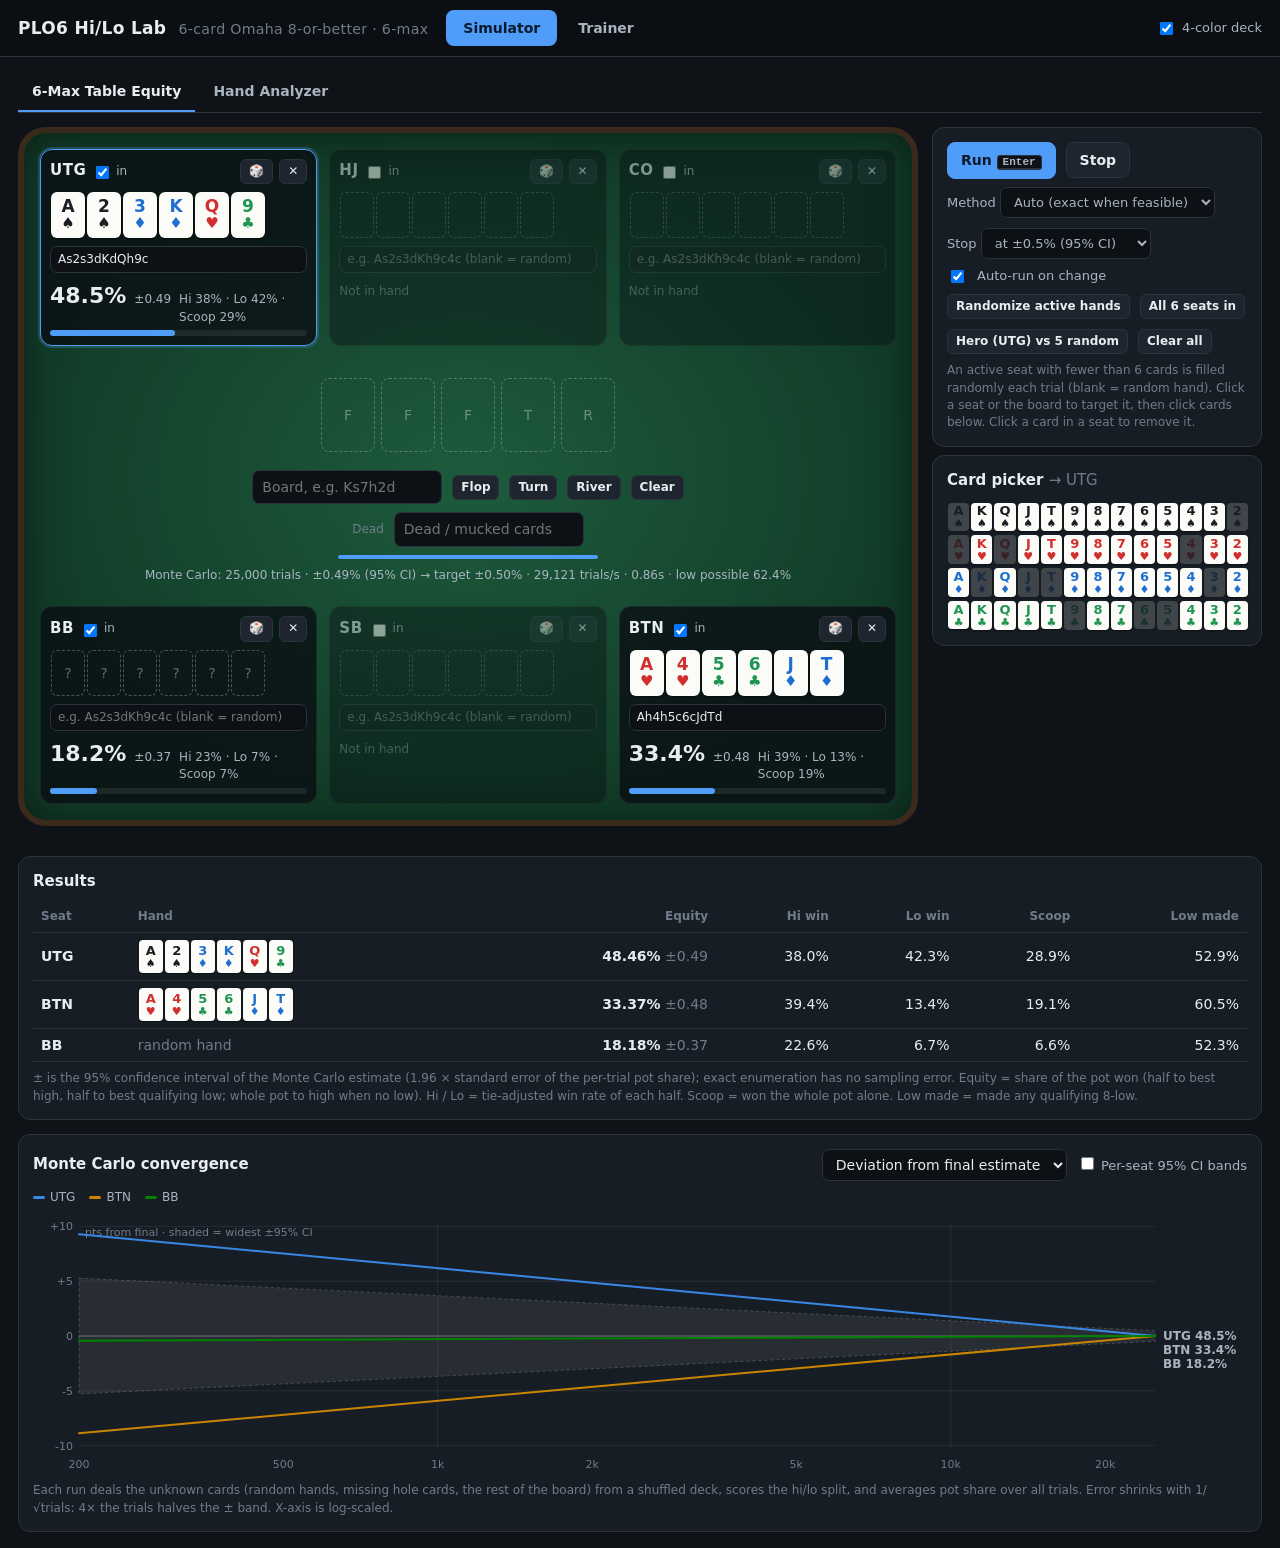
==== commit a5667576: "100M-hand EV cleanup: rounds 10-14, preflop spot scans, phone fixes - Problem-spot scans now cover p" ====
--- a/docs/index.html
+++ b/docs/index.html
@@ -1250,9 +1250,9 @@
 
 </script>
 <script>const PLO6_MODEL = {"version":3,"metric":"equity 3-way vs 2 hands from top 40%","play":40,"w":[0.106504,0.086294,0.041148,0.020648,0.060864,0.010404,-0.008396,-0.012847,0.009584,0.01144,-0.008565,0.02777,0.002081,-0.052051,0.01783,-0.009654,0.001786,0.016831,-0.004084,0.001544,0.001268,0.003698,0.001212,0.04019,0.017355,0.00375,-0.007723,0.009673,0.002046,0.052559],"modelQuantiles":[0.119705,0.172076,0.177158,0.179541,0.182288,0.184588,0.185856,0.187487,0.188286,0.18983,0.191672,0.193474,0.19468,0.195793,0.197268,0.197947,0.199119,0.200181,0.201146,0.202887,0.204452,0.205532,0.206388,0.20714,0.208272,0.210025,0.211827,0.214015,0.215054,0.216125,0.217521,0.220986,0.223843,0.225544,0.227527,0.229737,0.231453,0.232575,0.233655,0.234408,0.235257,0.235719,0.236408,0.236871,0.237583,0.238105,0.238419,0.238967,0.239492,0.23982,0.240366,0.240699,0.24107,0.241498,0.241888,0.242224,0.242443,0.242665,0.242846,0.243178,0.243518,0.243812,0.243962,0.244124,0.244391,0.244616,0.244954,0.245276,0.245378,0.245589,0.245854,0.246029,0.246306,0.246462,0.2467,0.246861,0.247043,0.247248,0.247429,0.247608,0.247775,0.24794,0.248162,0.248326,0.248444,0.248508,0.248732,0.249008,0.24916,0.249407,0.249464,0.249664,0.249859,0.250004,0.250292,0.250413,0.250553,0.250668,0.250817,0.251014,0.251137,0.25132,0.251514,0.251638,0.251751,0.251921,0.252012,0.252094,0.252252,0.252405,0.252528,0.252597,0.252702,0.252874,0.253025,0.253128,0.25328,0.253357,0.253408,0.253502,0.253553,0.253646,0.253669,0.253859,0.254054,0.25417,0.254296,0.25444,0.254676,0.2548,0.254887,0.254948,0.255098,0.255121,0.255195,0.25525,0.25534,0.255402,0.255556,0.255699,0.255863,0.256047,0.25622,0.256281,0.256365,0.256375,0.256463,0.256518,0.256586,0.256651,0.256723,0.2568,0.256902,0.25699,0.257103,0.257209,0.257359,0.257476,0.257602,0.257751,0.257815,0.257877,0.258028,0.258064,0.258172,0.258287,0.258374,0.258498,0.258544,0.258708,0.258795,0.258865,0.258958,0.259038,0.2591,0.259169,0.259303,0.25939,0.259533,0.259555,0.259624,0.259787,0.259831,0.259878,0.259976,0.260063,0.260063,0.260091,0.260209,0.260252,0.260349,0.260455,0.260582,0.260644,0.26071,0.260823,0.260941,0.261065,0.261099,0.261244,0.261331,0.261341,0.261448,0.261484,0.261564,0.261607,0.261723,0.261762,0.261869,0.261958,0.262038,0.262159,0.26223,0.262359,0.262486,0.26257,0.262693,0.262716,0.262773,0.262798,0.262861,0.262954,0.262992,0.263078,0.263137,0.263217,0.263253,0.263255,0.263358,0.263387,0.263474,0.263529,0.263555,0.263674,0.263761,0.263771,0.263947,0.264049,0.264129,0.264226,0.264303,0.264347,0.264405,0.264499,0.264545,0.264626,0.264681,0.264763,0.264797,0.264852,0.264923,0.264978,0.264993,0.265029,0.265099,0.265146,0.265218,0.26527,0.265305,0.265416,0.265512,0.265581,0.265658,0.265804,0.265858,0.265879,0.265959,0.266001,0.266046,0.266098,0.266191,0.266243,0.266261,0.266261,0.266351,0.266414,0.266414,0.266503,0.266537,0.266645,0.26669,0.26678,0.266835,0.266934,0.267118,0.267171,0.267253,0.267353,0.267376,0.267421,0.267514,0.26759,0.267646,0.267663,0.267747,0.267787,0.267823,0.267877,0.267958,0.268027,0.268086,0.268103,0.268266,0.268345,0.268379,0.268495,0.268542,0.268621,0.268691,0.268797,0.268916,0.268967,0.269055,0.269083,0.269138,0.26921,0.269359,0.269359,0.269415,0.269422,0.269508,0.269573,0.269647,0.269684,0.269761,0.26981,0.269923,0.269959,0.270029,0.270039,0.270112,0.270193,0.270235,0.270322,0.270388,0.27046,0.270492,0.270584,0.27069,0.270756,0.270843,0.270879,0.270933,0.270995,0.271074,0.271106,0.27119,0.271246,0.271281,0.271379,0.271461,0.271513,0.271525,0.271577,0.271677,0.271738,0.271801,0.271815,0.27196,0.272044,0.272098,0.272171,0.272235,0.272255,0.272351,0.272387,0.272521,0.272539,0.272655,0.272665,0.272721,0.272781,0.272818,0.272914,0.272971,0.273033,0.273092,0.273161,0.273228,0.273309,0.273355,0.27345,0.273512,0.273621,0.273655,0.273727,0.273788,0.273818,0.273909,0.273933,0.274014,0.274137,0.27421,0.274286,0.274301,0.27438,0.274458,0.274558,0.274577,0.274583,0.274665,0.2747,0.274819,0.274853,0.274969,0.275032,0.275159,0.275211,0.275375,0.27542,0.275463,0.275569,0.27563,0.275696,0.275773,0.27583,0.275845,0.275877,0.275942,0.275997,0.276049,0.276087,0.276106,0.276174,0.276274,0.276363,0.276433,0.276513,0.276684,0.276807,0.276895,0.276942,0.276971,0.277041,0.277157,0.2772,0.277247,0.277317,0.277371,0.277441,0.277477,0.277541,0.277559,0.277593,0.27765,0.277719,0.277809,0.27788,0.277963,0.278069,0.278163,0.278252,0.278275,0.278351,0.278439,0.278512,0.278551,0.278593,0.278709,0.278742,0.278791,0.278827,0.278943,0.278951,0.279006,0.279078,0.279118,0.279227,0.279248,0.279282,0.279408,0.279507,0.279543,0.279591,0.279695,0.279819,0.279825,0.279998,0.280063,0.28015,0.280225,0.280274,0.280382,0.280487,0.280516,0.280586,0.28064,0.280703,0.280839,0.280897,0.280968,0.281025,0.2811,0.281179,0.281246,0.281291,0.281333,0.281384,0.281479,0.281599,0.281709,0.281849,0.281971,0.282034,0.282122,0.28217,0.282249,0.28234,0.282399,0.282434,0.282528,0.282591,0.282649,0.282708,0.282826,0.282882,0.282941,0.283067,0.283106,0.283158,0.283224,0.283361,0.283438,0.283517,0.283616,0.283734,0.283848,0.283951,0.284025,0.284145,0.284193,0.284248,0.284302,0.28442,0.284513,0.284578,0.28463,0.284668,0.284718,0.284872,0.285061,0.285228,0.285305,0.28541,0.285516,0.285622,0.285758,0.285846,0.285905,0.286034,0.286109,0.286222,0.286363,0.286496,0.286575,0.286659,0.286798,0.286856,0.28694,0.287005,0.287098,0.287174,0.287262,0.287311,0.287491,0.287587,0.28774,0.287843,0.287965,0.288124,0.288211,0.288292,0.288369,0.288455,0.288535,0.288632,0.288759,0.288821,0.288908,0.289072,0.289111,0.289232,0.289387,0.289491,0.289612,0.289713,0.289809,0.289965,0.2901,0.290231,0.290409,0.290466,0.290554,0.290671,0.290722,0.290834,0.29096,0.291046,0.291183,0.291332,0.291531,0.291691,0.291758,0.291956,0.29199,0.292143,0.292237,0.292396,0.292512,0.292601,0.292694,0.292802,0.29297,0.293195,0.29331,0.293534,0.293687,0.293736,0.293872,0.294009,0.294148,0.29428,0.294401,0.29455,0.294672,0.2949,0.295091,0.295205,0.295277,0.295375,0.295447,0.29552,0.295623,0.295796,0.295935,0.296081,0.296246,0.296454,0.296668,0.296838,0.296915,0.296992,0.297115,0.297203,0.297431,0.297554,0.297777,0.297993,0.298113,0.29826,0.298439,0.29867,0.298829,0.298962,0.299037,0.299179,0.299269,0.299401,0.299662,0.299859,0.300072,0.300264,0.300409,0.300511,0.300588,0.300685,0.300853,0.301128,0.301405,0.301582,0.301841,0.302085,0.302269,0.302464,0.302681,0.302818,0.303118,0.303328,0.303455,0.303686,0.303857,0.303962,0.304133,0.304316,0.30439,0.304675,0.30492,0.305125,0.30527,0.305518,0.30566,0.30598,0.306234,0.306437,0.306713,0.306869,0.307123,0.307235,0.307535,0.307805,0.307966,0.308098,0.308358,0.308526,0.308749,0.308893,0.30909,0.309387,0.309625,0.309901,0.310135,0.310394,0.310566,0.31087,0.311179,0.311423,0.311741,0.312017,0.312125,0.312278,0.312435,0.312697,0.313009,0.313117,0.313326,0.313512,0.313805,0.313912,0.314222,0.314498,0.314681,0.314865,0.315063,0.31527,0.315581,0.315823,0.315976,0.316133,0.316407,0.316555,0.316652,0.31685,0.317091,0.317295,0.317517,0.317688,0.317915,0.318287,0.318563,0.318761,0.319041,0.319266,0.319537,0.319813,0.320156,0.320487,0.320835,0.321202,0.32148,0.321773,0.321942,0.322188,0.322627,0.322977,0.323194,0.32337,0.323661,0.3241,0.324289,0.324581,0.324913,0.325059,0.325339,0.325615,0.325841,0.326138,0.326417,0.326699,0.326879,0.327011,0.327287,0.327627,0.327841,0.328198,0.328456,0.328823,0.329131,0.329262,0.329513,0.329838,0.330112,0.330383,0.330763,0.331156,0.331388,0.331579,0.331716,0.331977,0.33231,0.33239,0.332604,0.332847,0.333108,0.333386,0.333666,0.333942,0.334266,0.334441,0.334639,0.334883,0.335159,0.335427,0.335709,0.335863,0.336115,0.336243,0.336481,0.336608,0.33686,0.33704,0.337326,0.337562,0.337771,0.337933,0.338139,0.338203,0.338529,0.338978,0.339182,0.339527,0.339828,0.340258,0.34045,0.340795,0.340989,0.341245,0.34145,0.341684,0.341891,0.34217,0.342461,0.342822,0.343073,0.343328,0.343581,0.343796,0.344114,0.344516,0.344905,0.345051,0.345382,0.345633,0.345915,0.3461,0.346341,0.346705,0.34696,0.34725,0.347573,0.347854,0.348099,0.34841,0.348715,0.348899,0.349135,0.349267,0.349666,0.349978,0.350162,0.350403,0.350529,0.350838,0.351227,0.351472,0.351702,0.351999,0.352489,0.352794,0.353291,0.353704,0.354112,0.35464,0.354872,0.355219,0.355528,0.355967,0.356289,0.356594,0.35691,0.357264,0.357521,0.357729,0.358253,0.358666,0.359097,0.3593,0.359641,0.359837,0.359941,0.360178,0.360559,0.36084,0.361111,0.361531,0.361951,0.362079,0.362579,0.363124,0.3634,0.363737,0.363997,0.364266,0.364631,0.364907,0.36512,0.365604,0.36588,0.3663,0.366576,0.367144,0.367653,0.368107,0.368535,0.36904,0.369525,0.370062,0.370545,0.370965,0.371433,0.372239,0.372701,0.3732,0.373604,0.373921,0.37449,0.374911,0.37529,0.375586,0.375758,0.376034,0.376306,0.376399,0.376671,0.377026,0.377406,0.37782,0.378096,0.378368,0.378683,0.378829,0.37916,0.379437,0.379982,0.380828,0.381621,0.382285,0.382689,0.383185,0.383762,0.384648,0.385196,0.386022,0.386838,0.38724,0.388021,0.388868,0.389562,0.390136,0.390565,0.391281,0.392249,0.392749,0.393389,0.394268,0.394657,0.395175,0.395648,0.396652,0.397405,0.398099,0.398809,0.400131,0.401135,0.401894,0.402422,0.403587,0.404882,0.405508,0.406776,0.407938,0.409311,0.411716,0.413122,0.414079,0.417096,0.419917,0.421703,0.425016,0.430714,0.436481,0.463146],"metricQuantiles":[0.081283,0.15805,0.169017,0.17355,0.17705,0.179833,0.182167,0.184617,0.1867,0.188767,0.1903,0.191933,0.19355,0.195333,0.196833,0.198083,0.199533,0.200833,0.202133,0.203367,0.204683,0.206283,0.2077,0.2091,0.210517,0.212167,0.213767,0.215267,0.216667,0.217933,0.21925,0.2204,0.221517,0.222567,0.223683,0.2245,0.2256,0.22655,0.227383,0.228067,0.2287,0.229417,0.2301,0.230833,0.231433,0.231983,0.23255,0.233083,0.233517,0.233983,0.23445,0.2349,0.2353,0.235733,0.236117,0.23655,0.236917,0.23725,0.23755,0.237917,0.238183,0.238483,0.238817,0.2391,0.23935,0.239617,0.239867,0.240117,0.2404,0.240633,0.240883,0.24115,0.24135,0.241617,0.24185,0.2421,0.242333,0.242533,0.2427,0.2429,0.243117,0.243367,0.243583,0.243817,0.244033,0.244217,0.244383,0.244583,0.244767,0.244967,0.24515,0.24535,0.245517,0.245733,0.245933,0.246117,0.2463,0.246483,0.246667,0.24685,0.24705,0.2472,0.24735,0.2475,0.247667,0.2478,0.247967,0.248133,0.248267,0.248433,0.248583,0.248733,0.248867,0.249017,0.24915,0.2493,0.249417,0.24955,0.249683,0.249833,0.249983,0.2501,0.25025,0.250383,0.2505,0.250633,0.25075,0.250883,0.251017,0.251133,0.251283,0.2514,0.251533,0.25165,0.251783,0.2519,0.252017,0.25215,0.252267,0.252383,0.252517,0.252633,0.25275,0.252883,0.253,0.2531,0.253233,0.25335,0.253467,0.253567,0.253683,0.253783,0.2539,0.254017,0.254133,0.25425,0.25435,0.254467,0.2546,0.254733,0.254833,0.254933,0.255033,0.25515,0.255233,0.25535,0.25545,0.25555,0.255667,0.255783,0.255883,0.256,0.256117,0.2562,0.2563,0.256417,0.256517,0.256617,0.2567,0.256817,0.256933,0.257017,0.257117,0.257217,0.257317,0.257417,0.257533,0.257633,0.257717,0.257817,0.257917,0.258017,0.2581,0.2582,0.2583,0.258417,0.2585,0.2586,0.2587,0.258783,0.258883,0.258967,0.25905,0.259167,0.259267,0.259383,0.259483,0.259583,0.259683,0.259767,0.25985,0.25995,0.260033,0.260133,0.260233,0.260317,0.260417,0.2605,0.260617,0.2607,0.2608,0.260883,0.260967,0.261067,0.261183,0.261267,0.26135,0.261433,0.261533,0.2616,0.2617,0.261783,0.261867,0.26195,0.26205,0.26215,0.262233,0.262317,0.262383,0.262467,0.262567,0.26265,0.262733,0.262833,0.262933,0.263017,0.2631,0.263183,0.263267,0.26335,0.263417,0.263483,0.263567,0.26365,0.263733,0.263817,0.263917,0.264,0.264067,0.264167,0.264267,0.264367,0.26445,0.264533,0.2646,0.264683,0.264767,0.26485,0.264933,0.265033,0.265117,0.265217,0.265283,0.265383,0.26545,0.265533,0.265633,0.2657,0.2658,0.265867,0.26595,0.266067,0.26615,0.266233,0.2663,0.266367,0.266467,0.26655,0.266633,0.266717,0.266783,0.266867,0.26695,0.267017,0.267083,0.267167,0.26725,0.267317,0.267417,0.267483,0.267567,0.26765,0.267733,0.267833,0.267917,0.268,0.268067,0.26815,0.26825,0.268333,0.268417,0.268483,0.268567,0.26865,0.268717,0.2688,0.268883,0.268967,0.269033,0.269117,0.269183,0.269267,0.26935,0.269433,0.2695,0.269567,0.26965,0.269733,0.2698,0.269883,0.269967,0.27005,0.270133,0.2702,0.270267,0.27035,0.270417,0.270517,0.2706,0.270667,0.270733,0.270817,0.2709,0.270983,0.27105,0.271117,0.2712,0.271283,0.27135,0.271417,0.271517,0.271583,0.271667,0.27175,0.271833,0.271917,0.272,0.2721,0.272167,0.27225,0.272333,0.272417,0.2725,0.272567,0.272633,0.2727,0.272783,0.272867,0.27295,0.273033,0.273117,0.273183,0.273283,0.273367,0.27345,0.273517,0.273617,0.2737,0.273783,0.27385,0.273933,0.274033,0.2741,0.274183,0.274267,0.27435,0.274417,0.2745,0.274567,0.27465,0.274733,0.274833,0.2749,0.275,0.275067,0.275167,0.27525,0.275333,0.275433,0.2755,0.2756,0.275667,0.27575,0.275833,0.275917,0.275983,0.276067,0.27615,0.276233,0.276317,0.276383,0.276483,0.276583,0.276667,0.27675,0.276833,0.276917,0.277,0.277083,0.27715,0.277233,0.277317,0.2774,0.277483,0.277567,0.27765,0.277717,0.277783,0.277883,0.277967,0.278067,0.278133,0.278217,0.2783,0.278383,0.278467,0.27855,0.27865,0.278717,0.2788,0.278867,0.27895,0.279033,0.2791,0.2792,0.279283,0.279367,0.27945,0.27955,0.279633,0.279717,0.279783,0.279867,0.27995,0.280033,0.280117,0.280217,0.280283,0.280383,0.28045,0.28055,0.28065,0.280733,0.280833,0.280917,0.281017,0.281083,0.281167,0.28125,0.28135,0.281433,0.281517,0.2816,0.281683,0.281767,0.28185,0.281933,0.282017,0.282083,0.282167,0.28225,0.282333,0.282433,0.282517,0.282617,0.2827,0.2828,0.282883,0.282967,0.283067,0.28315,0.283267,0.28335,0.28345,0.28355,0.283633,0.283733,0.283833,0.283917,0.284,0.284083,0.284167,0.284267,0.284333,0.284433,0.284533,0.284633,0.284717,0.2848,0.2849,0.284983,0.285083,0.2852,0.2853,0.285383,0.285467,0.285567,0.285667,0.285767,0.285867,0.28595,0.28605,0.286133,0.286217,0.2863,0.2864,0.2865,0.286617,0.2867,0.2868,0.2869,0.286983,0.2871,0.287183,0.287283,0.287383,0.287483,0.287567,0.287667,0.28775,0.287833,0.287933,0.288067,0.288167,0.288267,0.288383,0.288467,0.288567,0.288667,0.2888,0.288883,0.288983,0.289083,0.2892,0.289283,0.2894,0.289483,0.289583,0.289667,0.289783,0.2899,0.289983,0.290083,0.290183,0.2903,0.290417,0.290517,0.290617,0.290733,0.29085,0.290967,0.291083,0.291183,0.291317,0.291433,0.291533,0.291633,0.29175,0.29185,0.291967,0.292067,0.292167,0.292283,0.2924,0.2925,0.2926,0.292717,0.292833,0.292967,0.293083,0.2932,0.2933,0.293433,0.293533,0.29365,0.293767,0.293883,0.294,0.2941,0.2942,0.294333,0.294467,0.2946,0.294717,0.294817,0.294917,0.29505,0.295167,0.295283,0.2954,0.295517,0.29565,0.295783,0.2959,0.296017,0.29615,0.296267,0.296417,0.296567,0.2967,0.296817,0.296933,0.297067,0.2972,0.297317,0.29745,0.297567,0.297717,0.29785,0.297983,0.298117,0.29825,0.2984,0.29855,0.298667,0.2988,0.298917,0.29905,0.2992,0.29935,0.299483,0.29965,0.2998,0.29995,0.3001,0.300233,0.300383,0.300533,0.300683,0.30085,0.301,0.30115,0.3013,0.301467,0.301633,0.30175,0.301867,0.302033,0.302167,0.302333,0.302483,0.302633,0.302783,0.3029,0.30305,0.303217,0.303367,0.30355,0.303683,0.30385,0.304,0.304167,0.30435,0.304517,0.304667,0.304817,0.304983,0.305133,0.305317,0.305483,0.305617,0.3058,0.305983,0.30615,0.30635,0.3065,0.306667,0.306833,0.307,0.3072,0.307367,0.307567,0.307717,0.307883,0.308067,0.308217,0.308433,0.3086,0.3088,0.308983,0.309217,0.309383,0.3096,0.309783,0.309983,0.31015,0.310317,0.310533,0.3107,0.310883,0.311067,0.311283,0.311483,0.311683,0.3119,0.312067,0.312267,0.312417,0.312617,0.312817,0.313033,0.313217,0.313417,0.313617,0.3138,0.314,0.314217,0.314417,0.314633,0.31485,0.315083,0.315317,0.315533,0.315733,0.31595,0.3162,0.316417,0.31665,0.31685,0.31705,0.31725,0.317483,0.317683,0.317917,0.318133,0.318333,0.31855,0.318783,0.319,0.3192,0.319433,0.319667,0.3199,0.320083,0.3203,0.320517,0.32075,0.321,0.321217,0.321417,0.32165,0.32185,0.3221,0.322367,0.32265,0.322867,0.323117,0.32335,0.323583,0.323833,0.324083,0.324317,0.324567,0.324783,0.325033,0.325333,0.325583,0.32585,0.326083,0.326383,0.3266,0.326883,0.32715,0.327417,0.327667,0.328,0.3283,0.32855,0.328817,0.329083,0.329317,0.329583,0.32985,0.330133,0.3304,0.33065,0.330933,0.331267,0.331567,0.3318,0.3321,0.332333,0.33265,0.332883,0.333133,0.3334,0.333667,0.333933,0.334183,0.334417,0.33465,0.334933,0.335217,0.335483,0.33575,0.336033,0.336317,0.336583,0.336833,0.337133,0.3374,0.337733,0.338033,0.3383,0.338583,0.338883,0.3392,0.33945,0.33975,0.34005,0.340367,0.34065,0.34095,0.341233,0.3415,0.341783,0.3421,0.342333,0.342583,0.34285,0.3431,0.343367,0.34365,0.343933,0.344233,0.344483,0.344783,0.345017,0.345317,0.345617,0.345917,0.346217,0.346517,0.3468,0.347083,0.347383,0.3477,0.347983,0.348267,0.34855,0.348817,0.349117,0.34945,0.349767,0.3501,0.3504,0.3507,0.350967,0.351283,0.35155,0.351883,0.352167,0.35245,0.352817,0.353133,0.353433,0.353783,0.354067,0.35435,0.35465,0.354983,0.355367,0.355683,0.355983,0.356283,0.356583,0.3569,0.357217,0.357517,0.357883,0.358233,0.3586,0.358933,0.359233,0.359567,0.359917,0.360217,0.360533,0.360883,0.361233,0.361533,0.3619,0.362233,0.362617,0.363017,0.363333,0.3637,0.364067,0.3644,0.364767,0.365133,0.36555,0.3659,0.366233,0.366583,0.366917,0.367267,0.367767,0.368183,0.36855,0.3689,0.369217,0.3696,0.36995,0.370333,0.370717,0.371117,0.371467,0.37185,0.372267,0.372683,0.373033,0.373433,0.3738,0.37425,0.37465,0.375067,0.375433,0.37585,0.3763,0.376867,0.37735,0.37785,0.378433,0.379,0.379433,0.37995,0.380517,0.38095,0.381483,0.382067,0.382567,0.383083,0.383633,0.384267,0.384783,0.385417,0.386033,0.386633,0.387217,0.387817,0.388383,0.389,0.389667,0.390467,0.3911,0.391883,0.392567,0.393317,0.394083,0.394883,0.395633,0.3963,0.397267,0.398033,0.39895,0.399933,0.400717,0.4016,0.402483,0.403483,0.404533,0.40585,0.407067,0.408183,0.4094,0.410733,0.411917,0.413317,0.414733,0.416533,0.418367,0.4201,0.422017,0.424217,0.4268,0.430083,0.434333,0.439017,0.4469,0.4846],"r2":0.9185561816780948,"hands":120000,"trials":5000};
-const PLO6_RANGES = {"rfi":{"UTG":11.18,"HJ":16.17,"CO":26.75,"BTN":57.39,"SB":35.04},"sbComplete":65.77,"vsOpen":{"UTG>HJ":{"tb":4.25,"ct":25.74},"UTG>CO":{"tb":4.22,"ct":25.61},"UTG>BTN":{"tb":4.25,"ct":25.7},"UTG>SB":{"tb":10.01,"ct":25.57},"UTG>BB":{"tb":10.01,"ct":39.35},"HJ>CO":{"tb":5.54,"ct":28.27},"HJ>BTN":{"tb":5.54,"ct":28.37},"HJ>SB":{"tb":10.01,"ct":27.91},"HJ>BB":{"tb":10.01,"ct":41.92},"CO>BTN":{"tb":8.49,"ct":32.52},"CO>SB":{"tb":10.01,"ct":32.04},"CO>BB":{"tb":10.01,"ct":46.14},"BTN>SB":{"tb":10.01,"ct":41.76},"BTN>BB":{"tb":10.01,"ct":56.55},"SB>BB":{"tb":20.28,"ct":75.79}},"vs3":{"UTG>HJ":{"fb":7.32,"cb":10.01},"UTG>CO":{"fb":7.28,"cb":10.01},"UTG>BTN":{"fb":7.33,"cb":10.02},"UTG>SB":{"fb":1.89,"cb":11.03},"UTG>BB":{"fb":1.75,"cb":11.03},"HJ>CO":{"fb":8.7,"cb":13.13},"HJ>BTN":{"fb":8.68,"cb":13.13},"HJ>SB":{"fb":2.03,"cb":15.94},"HJ>BB":{"fb":1.92,"cb":15.94},"CO>BTN":{"fb":11.51,"cb":16.97},"CO>SB":{"fb":2.09,"cb":26.48},"CO>BB":{"fb":1.97,"cb":26.48},"BTN>SB":{"fb":2.06,"cb":44.85},"BTN>BB":{"fb":1.94,"cb":44.88},"SB>BB":{"fb":9.14,"cb":16.45}},"iterations":7,"refined":true,"pool":8000,"perSpot":1200,"evTrials":4000,"totalTrials":12191907254,"maxGap":2.92,"bbIso":25,"selfplay":{"from":"botpolicy6.json","widths":{"rfiUTG":1,"rfiHJ":1,"rfiCO":1,"rfiBTN":1,"rfiSB":1,"sbc":1,"iso":1,"tbIP":1,"ctIP":1,"tbBlind":10,"ctSB":1,"ctBB":1,"fb":1,"cb":1},"note":"chart widths tuned by self-play with the postflop bot (round 9+); solver charts in ranges.solver.json"}};
+const PLO6_RANGES = {"rfi":{"UTG":15.65,"HJ":16.17,"CO":34.78,"BTN":57.39,"SB":49.06},"sbComplete":65.77,"vsOpen":{"UTG>HJ":{"tb":4.25,"ct":25.74},"UTG>CO":{"tb":4.22,"ct":25.61},"UTG>BTN":{"tb":4.25,"ct":25.7},"UTG>SB":{"tb":10.01,"ct":25.57},"UTG>BB":{"tb":10.01,"ct":39.35},"HJ>CO":{"tb":5.54,"ct":28.27},"HJ>BTN":{"tb":5.54,"ct":28.37},"HJ>SB":{"tb":10.01,"ct":27.91},"HJ>BB":{"tb":20.01,"ct":41.92},"CO>BTN":{"tb":8.49,"ct":32.52},"CO>SB":{"tb":10.01,"ct":24.04},"CO>BB":{"tb":20.01,"ct":46.14},"BTN>SB":{"tb":10.01,"ct":31.76},"BTN>BB":{"tb":30.01,"ct":56.55},"SB>BB":{"tb":20.28,"ct":75.79}},"vs3":{"UTG>HJ":{"fb":4.39,"cb":10.01},"UTG>CO":{"fb":4.37,"cb":10.01},"UTG>BTN":{"fb":4.4,"cb":10.02},"UTG>SB":{"fb":1.13,"cb":11.03},"UTG>BB":{"fb":1.05,"cb":11.03},"HJ>CO":{"fb":5.22,"cb":13.13},"HJ>BTN":{"fb":5.21,"cb":13.13},"HJ>SB":{"fb":1.22,"cb":15.94},"HJ>BB":{"fb":1.15,"cb":15.94},"CO>BTN":{"fb":6.91,"cb":16.97},"CO>SB":{"fb":1.25,"cb":26.48},"CO>BB":{"fb":1.18,"cb":26.48},"BTN>SB":{"fb":1.24,"cb":44.85},"BTN>BB":{"fb":1.16,"cb":44.88},"SB>BB":{"fb":5.48,"cb":16.45}},"iterations":7,"refined":true,"pool":8000,"perSpot":1200,"evTrials":4000,"totalTrials":12191907254,"maxGap":2.92,"bbIso":5,"selfplay":{"from":"botpolicy11.json","widths":{"rfiUTG":1.4,"rfiHJ":1,"rfiCO":1.3,"rfiBTN":1,"rfiSB":1.4,"sbc":1,"iso":0.2,"tbIP":1,"ctIP":1,"tbBlind":10,"ctSB":1,"ctBB":1,"fb":0.6,"cb":1,"tb@BTN>BB":20,"ct@BTN>SB":-10,"ct@CO>SB":-8,"tb@HJ>BB":10,"tb@CO>BB":10},"note":"chart widths tuned by self-play with the postflop bot (round 9+); solver charts in ranges.solver.json"}};
 const PLO6_REALPOOL = "[base64]